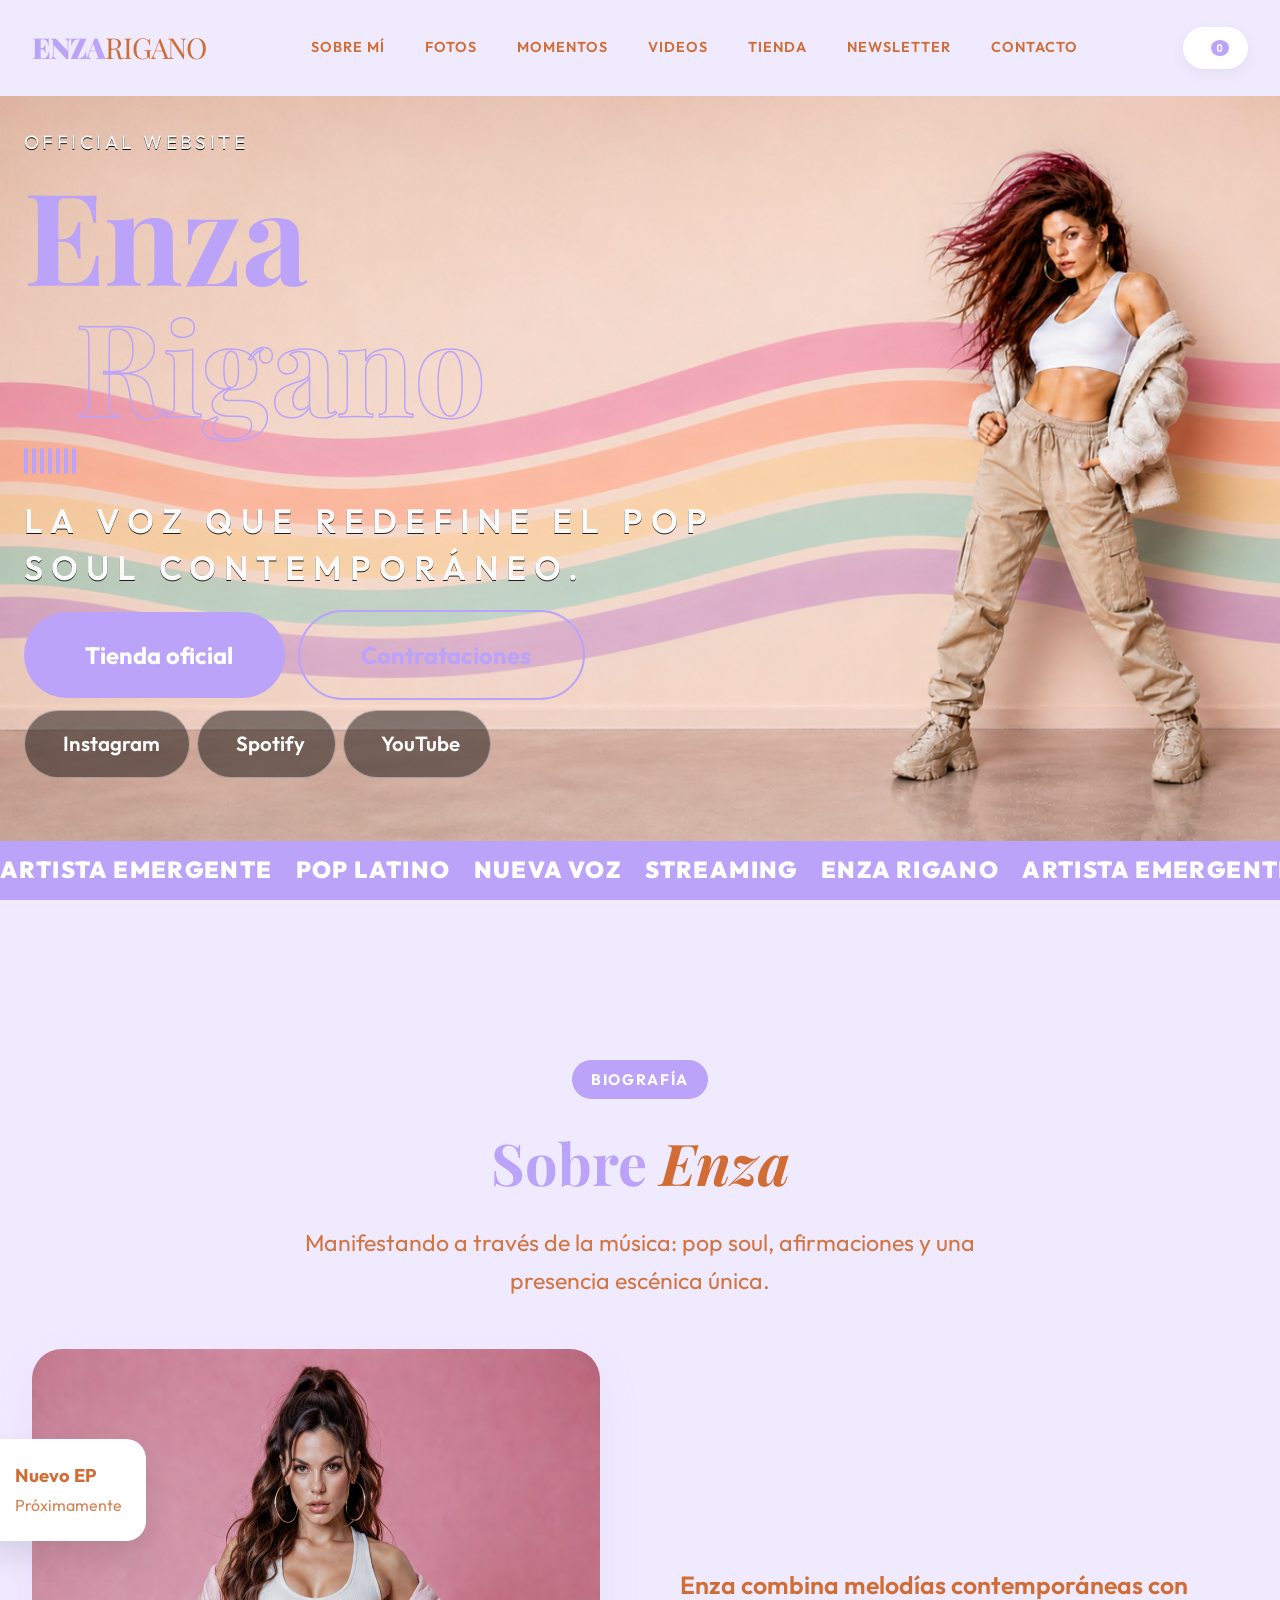
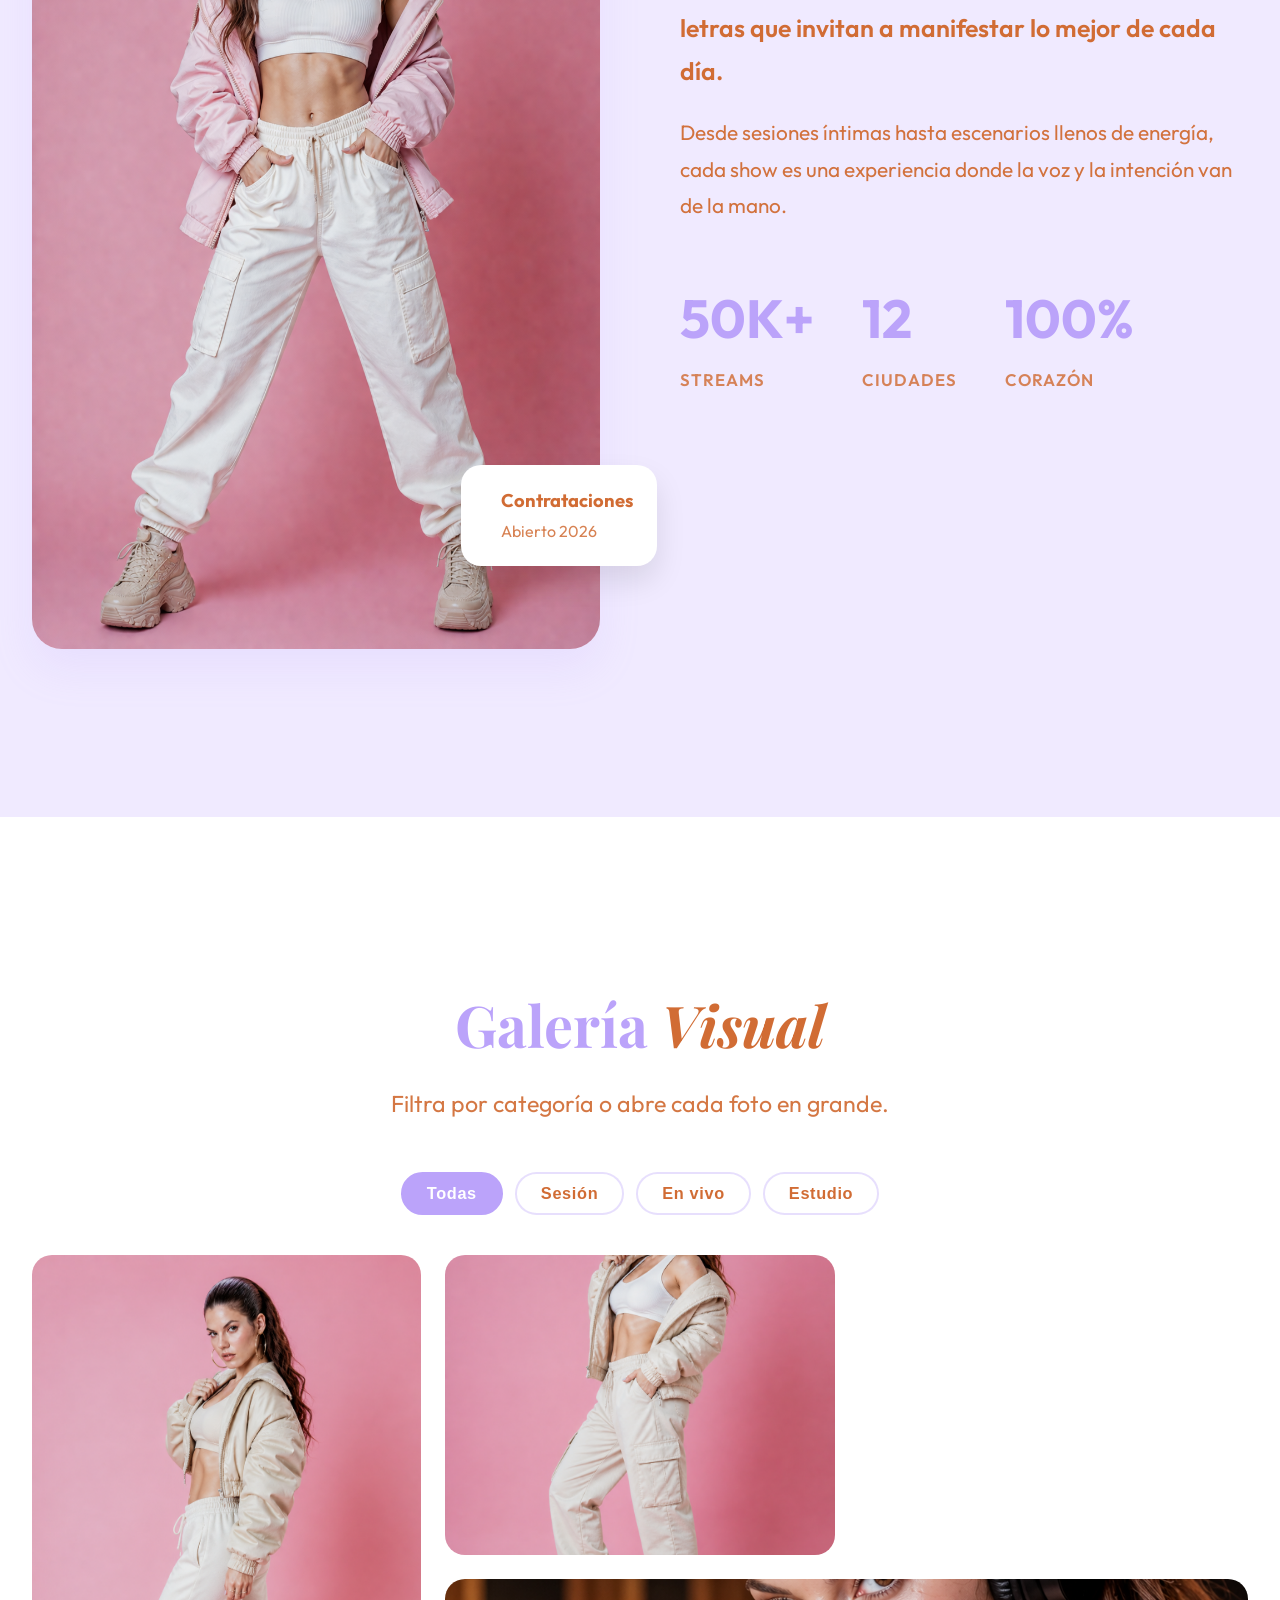
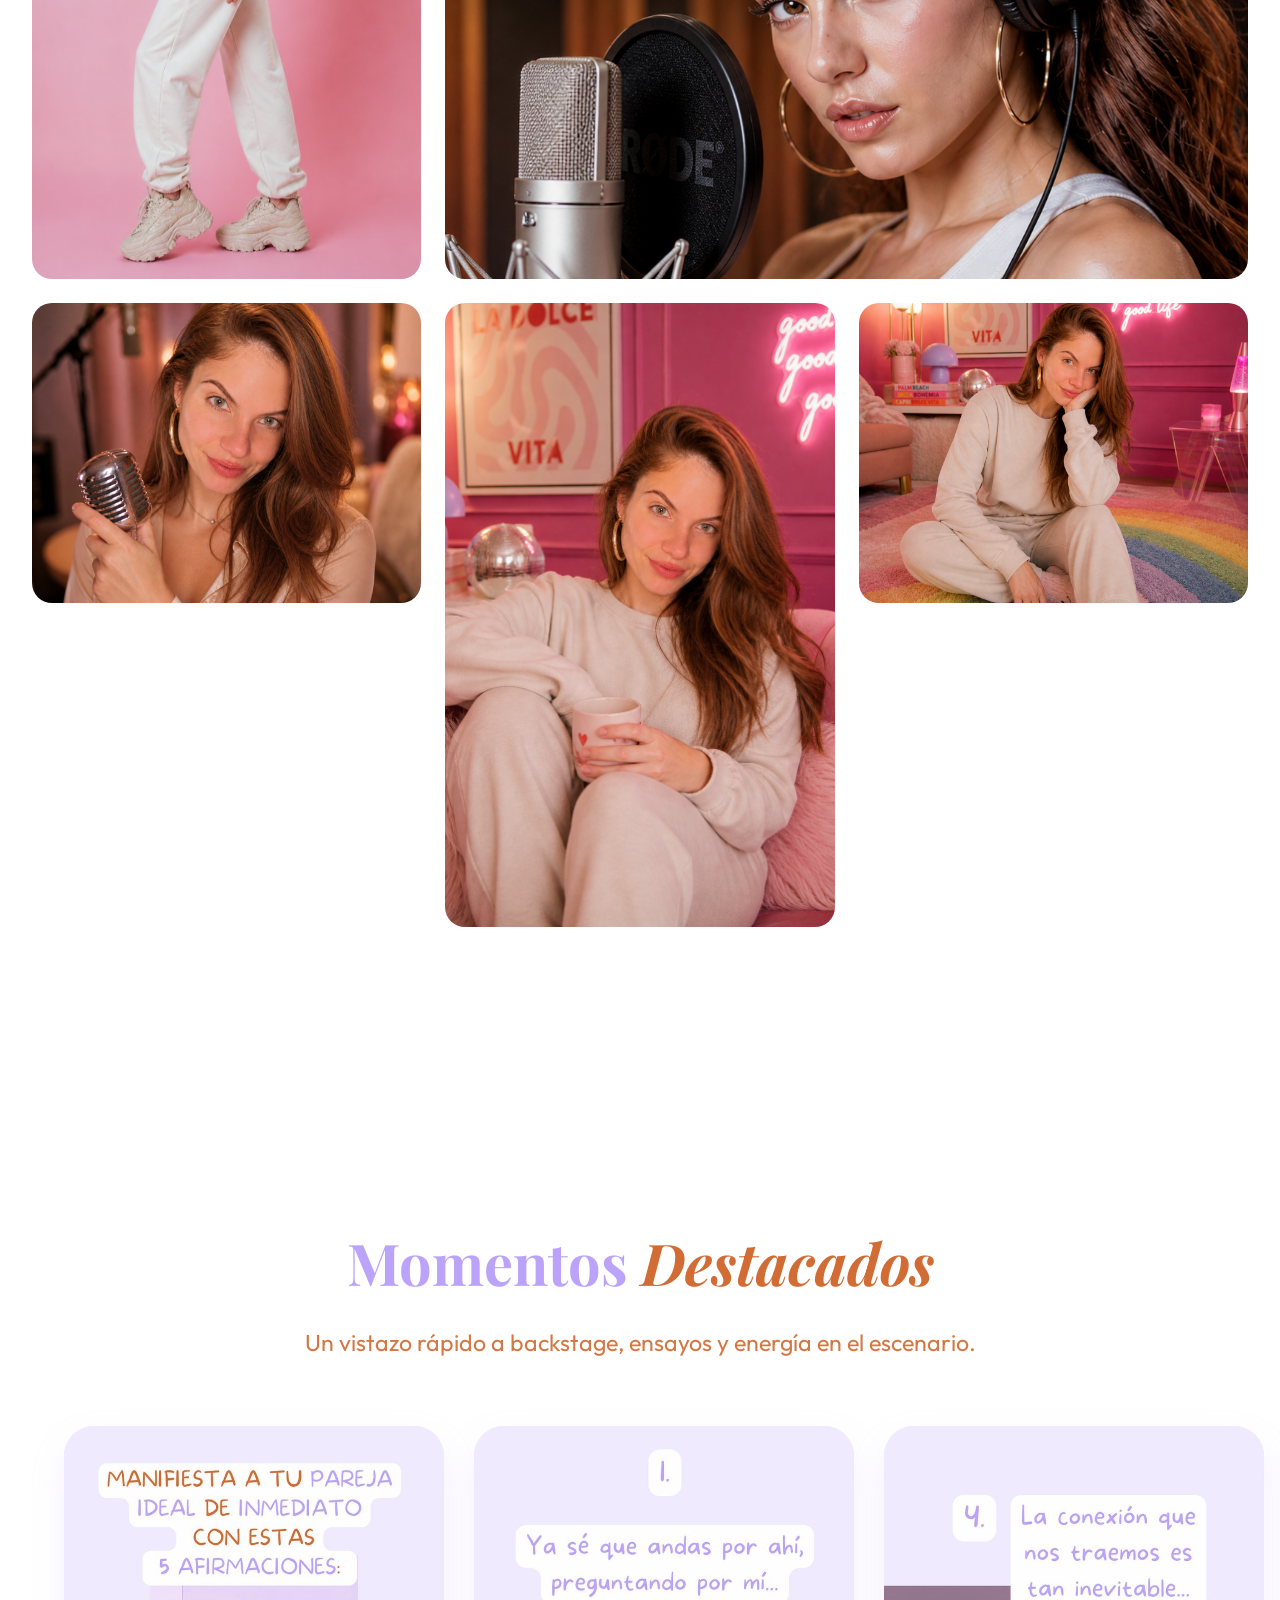
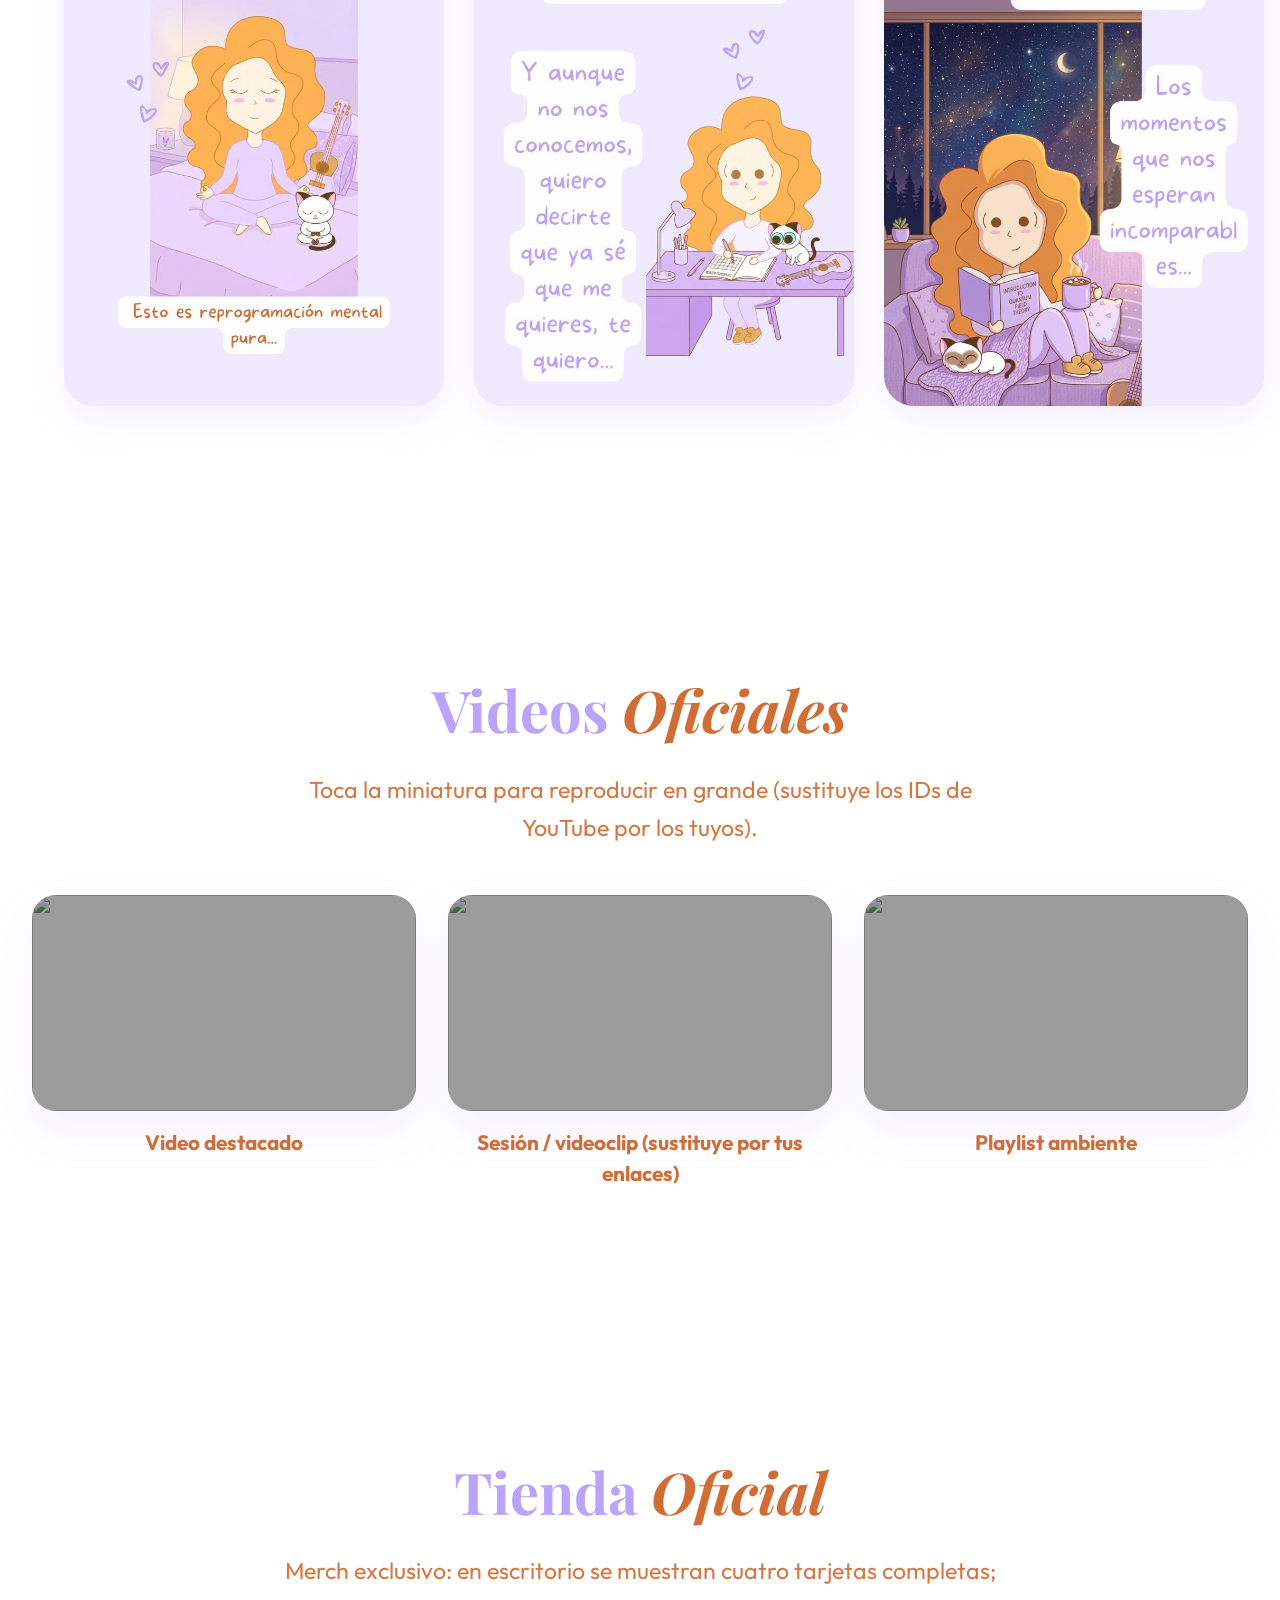
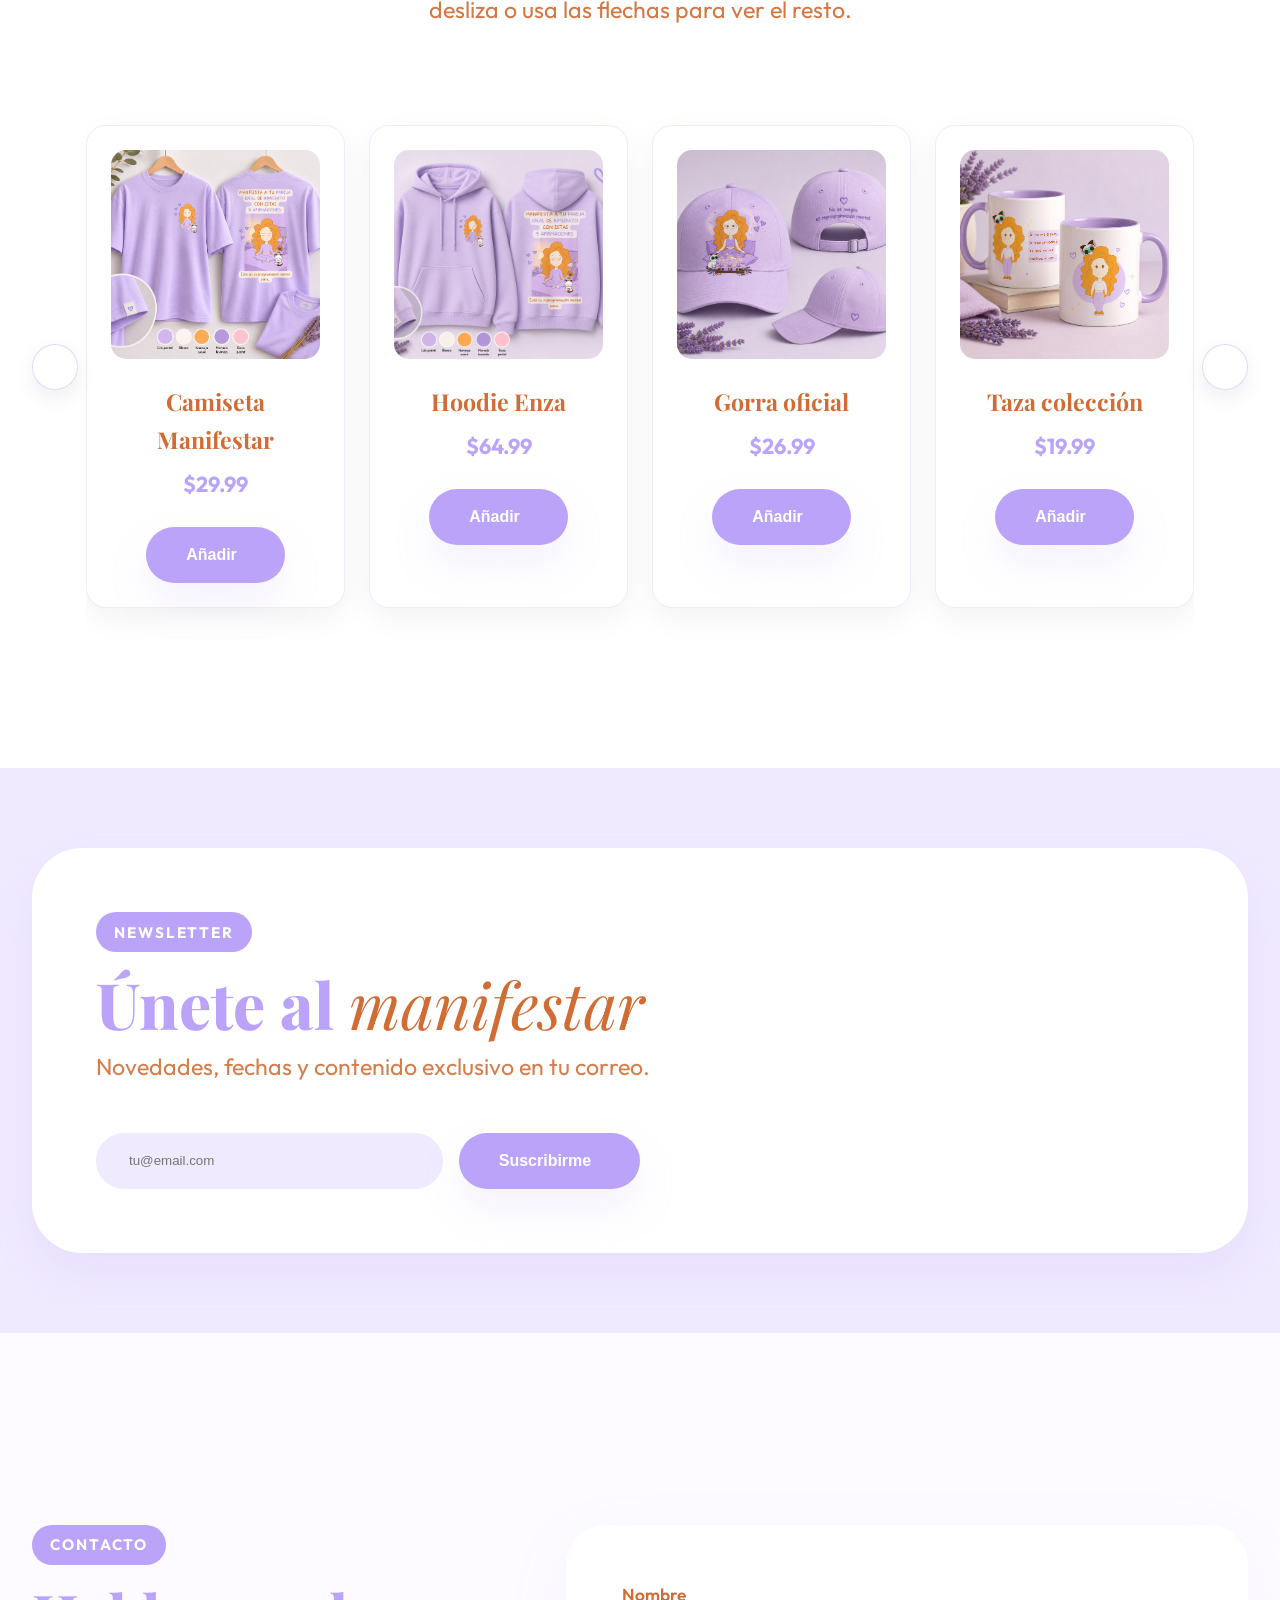
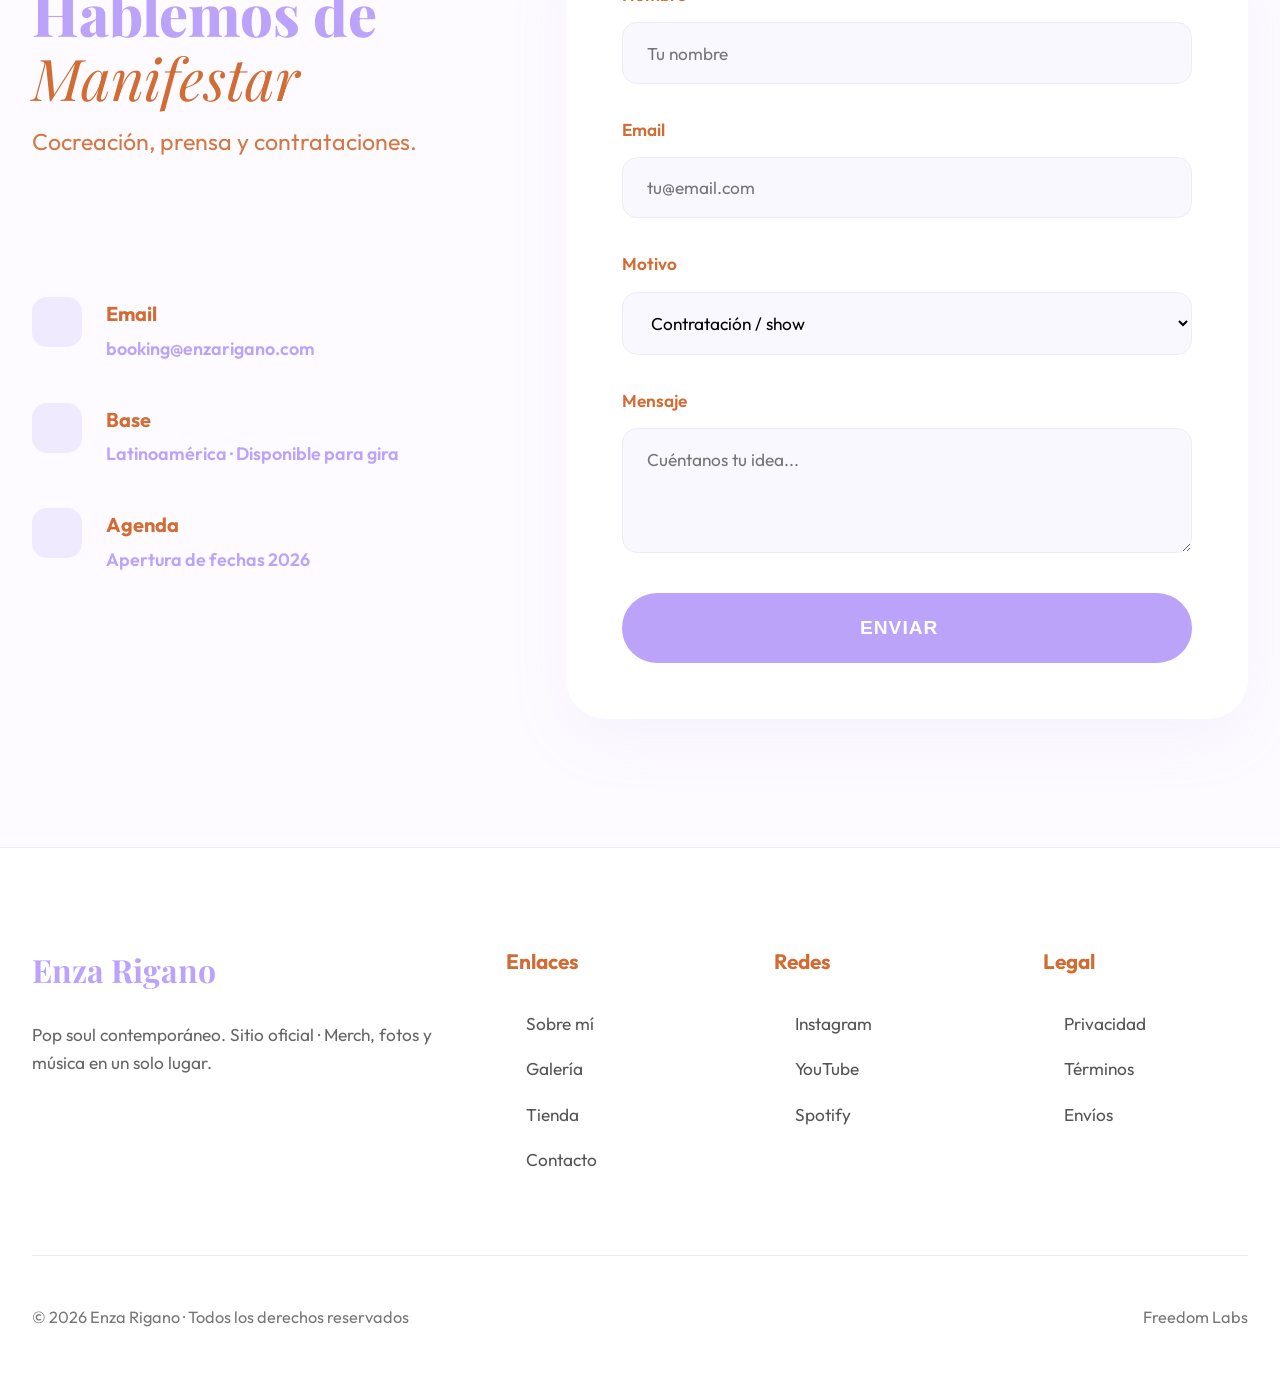
==== index.html @ 4b34cf37 "Sitio oficial Enza Rigano — landing estática Co-authored-by: Cursor <cursoragent@cursor.com>" ====
﻿<!DOCTYPE html>
<html lang="es">
<head>
  <meta charset="UTF-8"/>
  <meta name="viewport" content="width=device-width, initial-scale=1.0"/>
  <title>Enza Rigano — Oficial</title>
  <meta name="description" content="Sitio oficial de Enza Rigano. Música, fotos, videos y tienda oficial."/>
  <link rel="preconnect" href="https://fonts.googleapis.com"/>
  <link rel="preconnect" href="https://fonts.gstatic.com" crossorigin/>
  <link href="https://fonts.googleapis.com/css2?family=Outfit:wght@300;400;500;600;700;800;900&family=Playfair+Display:ital,wght@0,700;1,700&display=swap" rel="stylesheet"/>
  <script src="https://unpkg.com/lucide@latest"></script>
  <link rel="stylesheet" href="style.css?v=23"/>
</head>
<body>

<div id="cart-overlay" class="cart-overlay" onclick="toggleCart()"></div>
<aside id="cart-drawer" class="cart-drawer">
  <div class="cart-header">
    <h3>Tu Carrito <i data-lucide="shopping-bag"></i></h3>
    <button type="button" class="cart-close" onclick="toggleCart()" aria-label="Cerrar carrito"><i data-lucide="x"></i></button>
  </div>
  <div id="cart-items" class="cart-items">
    <p class="cart-empty"><i data-lucide="shopping-bag" aria-hidden="true"></i><span>Tu carrito está vacío</span></p>
  </div>
  <div class="cart-footer">
    <div class="cart-total-row"><span>Total</span><span id="cart-total">$0.00</span></div>
    <button type="button" class="btn-checkout" onclick="checkout()">Comprar ahora <i data-lucide="arrow-right" class="btn-lucide" aria-hidden="true"></i></button>
  </div>
</aside>

<header id="header">
  <div class="header-inner">
    <a href="#hero" class="logo">ENZA<span>RIGANO</span></a>
    <nav class="nav-links" aria-label="Principal">
      <a href="#about">Sobre Mí</a>
      <a href="#gallery">Fotos</a>
      <a href="#moments">Momentos</a>
      <a href="#videos">Videos</a>
      <a href="#store">Tienda</a>
      <a href="#newsletter">Newsletter</a>
      <a href="#contact">Contacto</a>
    </nav>
    <button type="button" class="cart-btn" onclick="toggleCart()"><i data-lucide="shopping-cart"></i> <span id="cart-count" class="cart-badge">0</span></button>
    <button type="button" class="nav-toggle" onclick="toggleNav()" aria-label="Abrir menú"><i data-lucide="menu"></i></button>
  </div>
</header>

<nav id="mobile-nav" class="mobile-nav" aria-label="Móvil">
  <a href="#about" onclick="toggleNav()">Sobre Mí</a>
  <a href="#gallery" onclick="toggleNav()">Fotos</a>
  <a href="#moments" onclick="toggleNav()">Momentos</a>
  <a href="#videos" onclick="toggleNav()">Videos</a>
  <a href="#store" onclick="toggleNav()">Tienda</a>
  <a href="#newsletter" onclick="toggleNav()">Newsletter</a>
  <a href="#contact" onclick="toggleNav()">Contacto</a>
</nav>

<!-- Header (fijo) + este bloque = 1 pantalla: hero flexible + franja marquee -->
<div id="hero" class="hero-viewport">
  <section class="hero-section" aria-label="Inicio">
    <img src="public/hero.png" class="hero-bg-img" alt="" width="1920" height="1080" fetchpriority="high">

    <div class="hero-inner">
      <div class="hero-content">
        <div class="hero-tag">Official Website</div>
        <h1 class="hero-title">
          <span class="hero-name-1">Enza</span>
          <span class="hero-name-2">Rigano</span>
        </h1>
        <div class="hero-waveform" aria-hidden="true">
          <span></span><span></span><span></span><span></span><span></span><span></span><span></span>
        </div>
        <p class="hero-subtitle">La voz que redefine el pop soul contemporáneo.</p>
        <div class="hero-btns">
          <a href="#store" class="btn-primary btn-with-icon"><i data-lucide="shopping-bag" aria-hidden="true"></i> Tienda oficial</a>
          <a href="#contact" class="btn-outline btn-with-icon"><i data-lucide="mic-2" aria-hidden="true"></i> Contrataciones</a>
        </div>
        <div class="hero-socials">
          <a href="https://instagram.com" class="social-pill" target="_blank" rel="noopener noreferrer"><i data-lucide="instagram"></i> Instagram</a>
          <a href="https://open.spotify.com" class="social-pill" target="_blank" rel="noopener noreferrer"><i data-lucide="music-2"></i> Spotify</a>
          <a href="https://youtube.com" class="social-pill" target="_blank" rel="noopener noreferrer"><i data-lucide="youtube"></i> YouTube</a>
        </div>
      </div>
    </div>
  </section>

  <div class="marquee-wrap" aria-hidden="true">
    <div class="marquee-track"><div class="marquee-group"><span class="marquee-phrase">Artista emergente</span><span class="marquee-sep" aria-hidden="true"><i data-lucide="sparkle"></i></span><span class="marquee-phrase">Pop latino</span><span class="marquee-sep" aria-hidden="true"><i data-lucide="sparkle"></i></span><span class="marquee-phrase">Nueva voz</span><span class="marquee-sep" aria-hidden="true"><i data-lucide="sparkle"></i></span><span class="marquee-phrase">Streaming</span><span class="marquee-sep" aria-hidden="true"><i data-lucide="sparkle"></i></span><span class="marquee-phrase">Enza Rigano</span><span class="marquee-sep" aria-hidden="true"><i data-lucide="sparkle"></i></span></div><div class="marquee-group"><span class="marquee-phrase">Artista emergente</span><span class="marquee-sep" aria-hidden="true"><i data-lucide="sparkle"></i></span><span class="marquee-phrase">Pop latino</span><span class="marquee-sep" aria-hidden="true"><i data-lucide="sparkle"></i></span><span class="marquee-phrase">Nueva voz</span><span class="marquee-sep" aria-hidden="true"><i data-lucide="sparkle"></i></span><span class="marquee-phrase">Streaming</span><span class="marquee-sep" aria-hidden="true"><i data-lucide="sparkle"></i></span><span class="marquee-phrase">Enza Rigano</span><span class="marquee-sep" aria-hidden="true"><i data-lucide="sparkle"></i></span></div><div class="marquee-group"><span class="marquee-phrase">Artista emergente</span><span class="marquee-sep" aria-hidden="true"><i data-lucide="sparkle"></i></span><span class="marquee-phrase">Pop latino</span><span class="marquee-sep" aria-hidden="true"><i data-lucide="sparkle"></i></span><span class="marquee-phrase">Nueva voz</span><span class="marquee-sep" aria-hidden="true"><i data-lucide="sparkle"></i></span><span class="marquee-phrase">Streaming</span><span class="marquee-sep" aria-hidden="true"><i data-lucide="sparkle"></i></span><span class="marquee-phrase">Enza Rigano</span><span class="marquee-sep" aria-hidden="true"><i data-lucide="sparkle"></i></span></div></div>
  </div>
</div>

<!-- ===== ABOUT ===== -->
<section id="about" class="about">
  <div class="container">
    <div class="section-header">
      <div class="section-tag">Biografía</div>
      <h2>Sobre <em>Enza</em></h2>
      <p>Manifestando a través de la música: pop soul, afirmaciones y una presencia escénica única.</p>
    </div>
    <div class="about-grid">
      <div class="about-img-wrap">
        <img src="public/enza4.png" class="about-img" alt="Enza Rigano en sesión" width="700" height="900" loading="lazy">
        <div class="about-card floating">
          <i data-lucide="disc-3"></i>
          <div><strong>Nuevo EP</strong><br><small>Próximamente</small></div>
        </div>
        <div class="about-card floating-2">
          <i data-lucide="mic-2"></i>
          <div><strong>Contrataciones</strong><br><small>Abierto 2026</small></div>
        </div>
      </div>
      <div class="about-copy">
        <p class="lead-text">Enza combina melodías contemporáneas con letras que invitan a manifestar lo mejor de cada día.</p>
        <p>Desde sesiones íntimas hasta escenarios llenos de energía, cada show es una experiencia donde la voz y la intención van de la mano.</p>
        <div class="about-stats">
          <div class="stat"><strong>50K+</strong><span>Streams</span></div>
          <div class="stat"><strong>12</strong><span>Ciudades</span></div>
          <div class="stat"><strong>100%</strong><span>Corazón</span></div>
        </div>
      </div>
    </div>
  </div>
</section>

<!-- ===== GALLERY ===== -->
<section id="gallery" class="gallery">
  <div class="container">
    <div class="section-header">
      <h2>Galería <em>Visual</em></h2>
      <p>Filtra por categoría o abre cada foto en grande.</p>
    </div>
    <div class="gallery-filters">
      <button type="button" class="filter-btn active" data-cat="all" onclick="filterGallery('all', this)">Todas</button>
      <button type="button" class="filter-btn" data-cat="sesion" onclick="filterGallery('sesion', this)">Sesión</button>
      <button type="button" class="filter-btn" data-cat="vivo" onclick="filterGallery('vivo', this)">En vivo</button>
      <button type="button" class="filter-btn" data-cat="estudio" onclick="filterGallery('estudio', this)">Estudio</button>
    </div>
    <div class="gallery-grid">
      <div class="gallery-item tall" data-cat="sesion" onclick="openLightbox('public/enza2.png','Sesión creativa')">
        <img src="public/enza2.png" alt="Galería Enza Rigano" loading="lazy">
        <div class="gallery-overlay"><span class="gallery-overlay-label"><i data-lucide="maximize-2" aria-hidden="true"></i> Ver</span></div>
      </div>
      <div class="gallery-item" data-cat="estudio" onclick="openLightbox('public/enza3.png','Estudio')">
        <img src="public/enza3.png" alt="Galería Enza Rigano" loading="lazy">
        <div class="gallery-overlay"><span class="gallery-overlay-label"><i data-lucide="maximize-2" aria-hidden="true"></i> Ver</span></div>
      </div>
      <div class="gallery-item wide" data-cat="vivo" onclick="openLightbox('public/enza5.png','En vivo')">
        <img src="public/enza5.png" alt="Galería Enza Rigano" loading="lazy">
        <div class="gallery-overlay"><span class="gallery-overlay-label"><i data-lucide="maximize-2" aria-hidden="true"></i> Ver</span></div>
      </div>
      <div class="gallery-item" data-cat="sesion" onclick="openLightbox('public/enza8.png','Sesión')">
        <img src="public/enza8.png" alt="Galería Enza Rigano" loading="lazy">
        <div class="gallery-overlay"><span class="gallery-overlay-label"><i data-lucide="maximize-2" aria-hidden="true"></i> Ver</span></div>
      </div>
      <div class="gallery-item tall" data-cat="vivo" onclick="openLightbox('public/enza9.png','Show')">
        <img src="public/enza9.png" alt="Galería Enza Rigano" loading="lazy">
        <div class="gallery-overlay"><span class="gallery-overlay-label"><i data-lucide="maximize-2" aria-hidden="true"></i> Ver</span></div>
      </div>
      <div class="gallery-item" data-cat="estudio" onclick="openLightbox('public/enza10.png','Estudio')">
        <img src="public/enza10.png" alt="Galería Enza Rigano" loading="lazy">
        <div class="gallery-overlay"><span class="gallery-overlay-label"><i data-lucide="maximize-2" aria-hidden="true"></i> Ver</span></div>
      </div>
    </div>
  </div>
</section>

<!-- ===== INSTA / MOMENTS CAROUSEL ===== -->
<section id="moments" class="insta-carousel">
  <div class="container">
    <div class="section-header">
      <h2>Momentos <em>Destacados</em></h2>
      <p>Un vistazo rápido a backstage, ensayos y energía en el escenario.</p>
    </div>
    <div class="insta-slider">
      <div id="insta-track" class="insta-track">
        <div class="insta-card"><img src="public/1.jfif" alt="Momento 1" loading="lazy" width="380" height="580"></div>
        <div class="insta-card"><img src="public/2.jfif" alt="Momento 2" loading="lazy" width="380" height="580"></div>
        <div class="insta-card"><img src="public/3.jfif" alt="Momento 3" loading="lazy" width="380" height="580"></div>
        <div class="insta-card"><img src="public/4.jfif" alt="Momento 4" loading="lazy" width="380" height="580"></div>
        <div class="insta-card"><img src="public/5.jfif" alt="Momento 5" loading="lazy" width="380" height="580"></div>
        <div class="insta-card"><img src="public/6.jfif" alt="Momento 6" loading="lazy" width="380" height="580"></div>
        <div class="insta-card"><img src="public/7.jfif" alt="Momento 7" loading="lazy" width="380" height="580"></div>
      </div>
    </div>
  </div>
</section>

<!-- ===== VIDEOS ===== -->
<section id="videos" class="videos">
  <div class="container">
    <div class="section-header">
      <h2>Videos <em>Oficiales</em></h2>
      <p>Toca la miniatura para reproducir en grande (sustituye los IDs de YouTube por los tuyos).</p>
    </div>
    <div class="video-grid video-grid--thumbs">
      <article class="video-card video-card--thumb">
        <button type="button" class="video-thumb-btn" onclick="openVideo('https://www.youtube.com/embed/jfKfPfyJRdk?autoplay=1&amp;rel=0')" aria-label="Reproducir video 1">
          <img src="https://img.youtube.com/vi/jfKfPfyJRdk/hqdefault.jpg" alt="" width="480" height="360" loading="lazy">
          <span class="video-play"><i data-lucide="play"></i></span>
        </button>
        <h3 class="video-card-title">Video destacado</h3>
      </article>
      <article class="video-card video-card--thumb">
        <button type="button" class="video-thumb-btn" onclick="openVideo('https://www.youtube.com/embed/kXYiU_JCYtU?autoplay=1&amp;rel=0')" aria-label="Reproducir video 2">
          <img src="https://img.youtube.com/vi/kXYiU_JCYtU/hqdefault.jpg" alt="" width="480" height="360" loading="lazy">
          <span class="video-play"><i data-lucide="play"></i></span>
        </button>
        <h3 class="video-card-title">Sesión / videoclip (sustituye por tus enlaces)</h3>
      </article>
      <article class="video-card video-card--thumb">
        <button type="button" class="video-thumb-btn" onclick="openVideo('https://www.youtube.com/embed/5qap5aO4i9A?autoplay=1&amp;rel=0')" aria-label="Reproducir video 3">
          <img src="https://img.youtube.com/vi/5qap5aO4i9A/hqdefault.jpg" alt="" width="480" height="360">
          <span class="video-play"><i data-lucide="play"></i></span>
        </button>
        <h3 class="video-card-title">Playlist ambiente</h3>
      </article>
    </div>
  </div>
</section>

<!-- ===== STORE ===== -->
<section id="store" class="marketplace">
  <div class="container">
    <div class="section-header">
      <h2>Tienda <em>Oficial</em></h2>
      <p>Merch exclusivo: en escritorio se muestran cuatro tarjetas completas; desliza o usa las flechas para ver el resto.</p>
    </div>
    <div class="product-carousel-shell">
      <button type="button" class="carousel-arrow carousel-arrow-prev" onclick="scrollProductCarousel(-1)" aria-label="Productos anteriores"><i data-lucide="chevron-left" aria-hidden="true"></i></button>
      <div class="product-carousel" id="product-carousel">
      <div class="product-card">
        <img src="public/camiseta.png" alt="Camiseta Manifestar" class="product-img" width="400" height="400" loading="lazy">
        <div class="product-info">
          <h3>Camiseta Manifestar</h3>
          <span class="product-price">$29.99</span>
          <button type="button" class="btn-primary" onclick="addToCart('Camiseta Manifestar', 29.99, 'public/camiseta.png')">Añadir <i data-lucide="plus" class="btn-lucide" aria-hidden="true"></i></button>
        </div>
      </div>
      <div class="product-card">
        <img src="public/hoodie.png" alt="Hoodie" class="product-img" width="400" height="400" loading="lazy">
        <div class="product-info">
          <h3>Hoodie Enza</h3>
          <span class="product-price">$64.99</span>
          <button type="button" class="btn-primary" onclick="addToCart('Hoodie Enza', 64.99, 'public/hoodie.png')">Añadir <i data-lucide="plus" class="btn-lucide" aria-hidden="true"></i></button>
        </div>
      </div>
      <div class="product-card">
        <img src="public/gorra.png" alt="Gorra" class="product-img" width="400" height="400" loading="lazy">
        <div class="product-info">
          <h3>Gorra oficial</h3>
          <span class="product-price">$26.99</span>
          <button type="button" class="btn-primary" onclick="addToCart('Gorra oficial', 26.99, 'public/gorra.png')">Añadir <i data-lucide="plus" class="btn-lucide" aria-hidden="true"></i></button>
        </div>
      </div>
      <div class="product-card">
        <img src="public/taza.png" alt="Taza" class="product-img" width="400" height="400" loading="lazy">
        <div class="product-info">
          <h3>Taza colección</h3>
          <span class="product-price">$19.99</span>
          <button type="button" class="btn-primary" onclick="addToCart('Taza colección', 19.99, 'public/taza.png')">Añadir <i data-lucide="plus" class="btn-lucide" aria-hidden="true"></i></button>
        </div>
      </div>
      <div class="product-card">
        <img src="public/cuadro.png" alt="Cuadro" class="product-img" width="400" height="400" loading="lazy">
        <div class="product-info">
          <h3>Cuadro edición limitada</h3>
          <span class="product-price">$48.99</span>
          <button type="button" class="btn-primary" onclick="addToCart('Cuadro edición limitada', 48.99, 'public/cuadro.png')">Añadir <i data-lucide="plus" class="btn-lucide" aria-hidden="true"></i></button>
        </div>
      </div>
      <div class="product-card">
        <img src="public/agenda.png" alt="Agenda" class="product-img" width="400" height="400" loading="lazy">
        <div class="product-info">
          <h3>Agenda Manifestar</h3>
          <span class="product-price">$34.99</span>
          <button type="button" class="btn-primary" onclick="addToCart('Agenda Manifestar', 34.99, 'public/agenda.png')">Añadir <i data-lucide="plus" class="btn-lucide" aria-hidden="true"></i></button>
        </div>
      </div>
    </div>
      <button type="button" class="carousel-arrow carousel-arrow-next" onclick="scrollProductCarousel(1)" aria-label="Más productos"><i data-lucide="chevron-right" aria-hidden="true"></i></button>
    </div>
  </div>
</section>

<!-- ===== NEWSLETTER ===== -->
<section id="newsletter" class="newsletter">
  <div class="container">
    <div class="newsletter-inner">
      <div>
        <div class="section-tag">Newsletter</div>
        <h2 class="section-title" style="margin-bottom: 0.5rem;">Únete al <em>manifestar</em></h2>
        <p class="section-sub" style="margin-bottom: 0;">Novedades, fechas y contenido exclusivo en tu correo.</p>
      </div>
      <form id="newsletter-form" class="nl-form" onsubmit="subscribeNewsletter(event)">
        <input type="email" name="email" placeholder="tu@email.com" required autocomplete="email">
        <button type="submit" class="btn-primary btn-with-icon">Suscribirme <i data-lucide="mail" aria-hidden="true"></i></button>
      </form>
    </div>
    <p id="nl-success" class="hidden nl-success nl-success-row" style="text-align:center;margin-top:1rem;"><i data-lucide="check-circle-2" class="success-icon" aria-hidden="true"></i><span>Gracias. Revisa tu bandeja.</span></p>
  </div>
</section>

<!-- ===== CONTACT ===== -->
<section id="contact" class="contact">
  <div class="container">
    <div class="contact-grid">
      <div class="contact-info">
        <div class="section-header section-header--left">
          <div class="section-tag">Contacto</div>
          <h2 class="section-title">Hablemos de <em>Manifestar</em></h2>
          <p class="section-sub">Cocreación, prensa y contrataciones.</p>
        </div>
        <div class="contact-item">
          <div class="contact-icon"><i data-lucide="mail"></i></div>
          <div class="contact-detail">
            <h4>Email</h4>
            <p><a href="mailto:booking@enzarigano.com">booking@enzarigano.com</a></p>
          </div>
        </div>
        <div class="contact-item">
          <div class="contact-icon"><i data-lucide="map-pin"></i></div>
          <div class="contact-detail">
            <h4>Base</h4>
            <p>Latinoamérica · Disponible para gira</p>
          </div>
        </div>
        <div class="contact-item">
          <div class="contact-icon"><i data-lucide="calendar"></i></div>
          <div class="contact-detail">
            <h4>Agenda</h4>
            <p>Apertura de fechas 2026</p>
          </div>
        </div>
      </div>
      <form class="contact-form" id="contact-form">
        <div class="form-group">
          <label for="contact-name">Nombre</label>
          <input id="contact-name" type="text" name="name" placeholder="Tu nombre" required>
        </div>
        <div class="form-group">
          <label for="contact-email">Email</label>
          <input id="contact-email" type="email" name="email" placeholder="tu@email.com" required autocomplete="email">
        </div>
        <div class="form-group">
          <label for="contact-topic">Motivo</label>
          <select id="contact-topic" name="topic">
            <option value="booking">Contratación / show</option>
            <option value="press">Prensa &amp; medios</option>
            <option value="collab">Colaboración</option>
            <option value="other">Otro</option>
          </select>
        </div>
        <div class="form-group">
          <label for="contact-msg">Mensaje</label>
          <textarea id="contact-msg" name="message" rows="4" placeholder="Cuéntanos tu idea..." required></textarea>
        </div>
        <button type="submit" class="btn-submit"><span>Enviar</span><i data-lucide="send-horizontal" class="btn-lucide" aria-hidden="true"></i></button>
        <p id="contact-success" class="hidden nl-success nl-success-row"><i data-lucide="check-circle-2" class="success-icon" aria-hidden="true"></i><span>Mensaje enviado. Te responderemos pronto.</span></p>
      </form>
    </div>
  </div>
</section>

<!-- ===== FOOTER ===== -->
<footer class="footer">
  <div class="container">
    <div class="footer-top">
      <div class="footer-brand">
        <span class="footer-logo">Enza Rigano</span>
        <p>Pop soul contemporáneo. Sitio oficial · Merch, fotos y música en un solo lugar.</p>
        <div class="footer-payments" aria-hidden="true">
          <i data-lucide="credit-card"></i>
          <i data-lucide="shield-check"></i>
        </div>
      </div>
      <div class="footer-col">
        <h4>Enlaces</h4>
        <ul class="footer-list">
          <li><a href="#about" class="footer-link"><i data-lucide="chevron-right" class="footer-link-icon" aria-hidden="true"></i><span>Sobre mí</span></a></li>
          <li><a href="#gallery" class="footer-link"><i data-lucide="chevron-right" class="footer-link-icon" aria-hidden="true"></i><span>Galería</span></a></li>
          <li><a href="#store" class="footer-link"><i data-lucide="chevron-right" class="footer-link-icon" aria-hidden="true"></i><span>Tienda</span></a></li>
          <li><a href="#contact" class="footer-link"><i data-lucide="chevron-right" class="footer-link-icon" aria-hidden="true"></i><span>Contacto</span></a></li>
        </ul>
      </div>
      <div class="footer-col">
        <h4>Redes</h4>
        <ul class="footer-list">
          <li><a href="https://instagram.com" target="_blank" rel="noopener noreferrer" class="footer-link"><i data-lucide="chevron-right" class="footer-link-icon" aria-hidden="true"></i><span>Instagram</span></a></li>
          <li><a href="https://youtube.com" target="_blank" rel="noopener noreferrer" class="footer-link"><i data-lucide="chevron-right" class="footer-link-icon" aria-hidden="true"></i><span>YouTube</span></a></li>
          <li><a href="https://open.spotify.com" target="_blank" rel="noopener noreferrer" class="footer-link"><i data-lucide="chevron-right" class="footer-link-icon" aria-hidden="true"></i><span>Spotify</span></a></li>
        </ul>
      </div>
      <div class="footer-col">
        <h4>Legal</h4>
        <ul class="footer-list">
          <li><a href="#" class="footer-link"><i data-lucide="chevron-right" class="footer-link-icon" aria-hidden="true"></i><span>Privacidad</span></a></li>
          <li><a href="#" class="footer-link"><i data-lucide="chevron-right" class="footer-link-icon" aria-hidden="true"></i><span>Términos</span></a></li>
          <li><a href="#" class="footer-link"><i data-lucide="chevron-right" class="footer-link-icon" aria-hidden="true"></i><span>Envíos</span></a></li>
        </ul>
      </div>
    </div>
    <div class="footer-bottom">
      <span>© <span id="year"></span> Enza Rigano · Todos los derechos reservados</span>
      <span><a href="https://freedomlabs.dev">Freedom Labs</a></span>
    </div>
  </div>
</footer>

<!-- ===== LIGHTBOX ===== -->
<div id="lightbox" class="lightbox" role="dialog" aria-modal="true" aria-label="Vista ampliada" onclick="closeLightbox()">
  <button type="button" class="lightbox-close" onclick="event.stopPropagation(); closeLightbox()" aria-label="Cerrar">×</button>
  <img id="lightbox-img" src="" alt="" onclick="event.stopPropagation()">
  <p id="lightbox-caption" class="lightbox-caption" onclick="event.stopPropagation()"></p>
</div>

<!-- ===== VIDEO MODAL ===== -->
<div id="video-modal" class="video-modal" role="dialog" aria-modal="true" aria-label="Reproductor de video" onclick="closeVideo()">
  <button type="button" class="video-modal-close" onclick="event.stopPropagation(); closeVideo()" aria-label="Cerrar video">×</button>
  <div class="video-modal-inner" onclick="event.stopPropagation()">
    <iframe id="video-iframe" title="Video" allow="accelerometer; autoplay; clipboard-write; encrypted-media; gyroscope; picture-in-picture" allowfullscreen></iframe>
  </div>
</div>

<script src="app.js"></script>
<script>
  document.getElementById('year').textContent = new Date().getFullYear();
  lucide.createIcons();
</script>
</body>
</html>
---- style.css ----
:root {
  --color-lila-bg: #f0eaff;
  --color-accent-purple: #bba3fa;
  --color-text-brown: #d16c34;
  --color-white: #ffffff;
  --color-dark: #2d2d2d;
  --color-glass: rgba(255, 255, 255, 0.7);
  --font-primary: 'Outfit', sans-serif;
  --font-secondary: 'Playfair Display', serif;
  --transition: all 0.4s cubic-bezier(0.165, 0.84, 0.44, 1);
  --shadow-premium: 0 20px 40px rgba(187, 163, 250, 0.15);
}

svg.lucide {
  width: 20px;
  height: 20px;
  stroke-width: 2px;
  vertical-align: middle;
}

.icon-inline svg.lucide {
  width: 16px;
  height: 16px;
  margin-left: 5px;
}

/* Iconos en botones � Lucide (l�nea fina, consistente con el resto del sitio) */
.btn-checkout,
.product-carousel .btn-primary {
  display: inline-flex;
  align-items: center;
  justify-content: center;
  gap: 0.5rem;
}

.btn-checkout svg.lucide,
.product-carousel .btn-primary svg.lucide {
  width: 1.15em;
  height: 1.15em;
  flex-shrink: 0;
}

.contact-form .btn-submit svg.lucide {
  width: 1.2em;
  height: 1.2em;
}

* {
  margin: 0;
  padding: 0;
  box-sizing: border-box;
}

html {
  scroll-behavior: smooth;
}

body {
  font-family: var(--font-primary);
  background-color: var(--color-lila-bg);
  color: var(--color-text-brown);
  overflow-x: hidden;
  line-height: 1.65;
  font-size: 1.0625rem;
}

h1, h2, h3, .logo {
  color: var(--color-accent-purple);
  font-family: var(--font-secondary);
}

a {
  text-decoration: none;
  color: inherit;
  transition: var(--transition);
}

ul {
  list-style: none;
}

.container {
  max-width: 1300px;
  margin: 0 auto;
  padding: 0 2rem;
}

.section-tag {
  display: inline-block;
  background: var(--color-accent-purple);
  color: white;
  padding: 0.45rem 1.15rem;
  border-radius: 50px;
  font-size: 0.95rem;
  font-weight: 700;
  text-transform: uppercase;
  letter-spacing: 0.12em;
  margin-bottom: 1rem;
}

.section-title {
  font-size: clamp(2.35rem, 5vw, 4rem);
  font-weight: 800;
  margin-bottom: 1.5rem;
  line-height: 1.12;
}

.section-title em {
  font-style: italic;
  font-family: var(--font-secondary);
  font-weight: 400;
  color: var(--color-text-brown);
}

.section-sub {
  font-size: clamp(1.25rem, 2.2vw, 1.45rem);
  margin-bottom: 3rem;
  opacity: 0.88;
  line-height: 1.6;
}

/* ===== BUTTONS ===== */
.btn-primary {
  display: inline-block;
  background: var(--color-accent-purple);
  color: white;
  padding: 1.2rem 2.5rem;
  border-radius: 50px;
  font-weight: 700;
  font-size: 1rem;
  border: none;
  cursor: pointer;
  box-shadow: var(--shadow-premium);
  transition: var(--transition);
}

.btn-primary:hover {
  transform: translateY(-5px);
  box-shadow: 0 25px 50px rgba(187, 163, 250, 0.3);
}

.btn-ghost {
  display: inline-block;
  background: transparent;
  color: var(--color-accent-purple);
  padding: 1.2rem 2.5rem;
  border-radius: 50px;
  font-weight: 700;
  font-size: 1rem;
  border: 2px solid var(--color-accent-purple);
  cursor: pointer;
  transition: var(--transition);
  margin-left: 1rem;
}

.btn-ghost:hover {
  background: var(--color-accent-purple);
  color: white;
}

/* ===== HEADER ===== */
header {
  background: #f0eaff;
  position: fixed;
  top: 0;
  left: 0;
  width: 100%;
  z-index: 1000;
  transition: var(--transition);
  padding: 1.5rem 0;
}

header.scrolled {
  background: #f0eaff;
  backdrop-filter: blur(20px);
  padding: 1rem 0;
  box-shadow: 0 10px 30px rgba(0,0,0,0.05);
}

.header-inner {
  max-width: 1400px;
  margin: 0 auto;
  padding: 0 2rem;
  display: flex;
  justify-content: space-between;
  align-items: center;
}

.logo {
  font-size: 1.8rem;
  font-weight: 900;
  letter-spacing: -1px;
}

.logo span {
  font-weight: 300;
  color: var(--color-text-brown);
}

.nav-links {
  display: flex;
  gap: 2.5rem;
}

.nav-links a {
  font-weight: 600;
  font-size: 0.9rem;
  text-transform: uppercase;
  letter-spacing: 1px;
  position: relative;
}

.nav-links a::after {
  content: '';
  position: absolute;
  bottom: -5px;
  left: 0;
  width: 0;
  height: 2px;
  background: var(--color-accent-purple);
  transition: var(--transition);
}

.nav-links a:hover::after {
  width: 100%;
}

.cart-btn {
  background: white;
  border: none;
  padding: 0.8rem 1.2rem;
  border-radius: 50px;
  font-weight: 700;
  cursor: pointer;
  display: flex;
  align-items: center;
  gap: 0.5rem;
  box-shadow: 0 5px 15px rgba(0,0,0,0.05);
}

.cart-badge {
  background: var(--color-accent-purple);
  color: white;
  font-size: 0.7rem;
  padding: 2px 6px;
  border-radius: 50%;
}

/* ===== HERO ===== */
.hero {
  position: relative;
  height: 100vh;
  display: flex;
  align-items: center;
  justify-content: center;
  overflow: hidden;
  background: #000; background-color: #1a1a1a;
}

.hero-bg {
  position: absolute;
  top: 0;
  left: 0;
  width: 100%;
  height: 100%;
}

/* Opacidad solo en el bloque legacy .hero � no en .hero-section (foto a full color) */
.hero .hero-bg-img {
  width: 100%;
  height: 100%;
  object-fit: cover;
  opacity: 0.6;
}

.hero-overlay {
  position: absolute;
  top: 0;
  left: 0;
  width: 100%;
  height: 100%;
  background: linear-gradient(to bottom, rgba(240, 234, 255, 0.2), var(--color-lila-bg));
}

.hero-content {
  position: relative;
  z-index: 2;
  text-align: left;
  width: 50%;
  padding-left: 5%;
}

.hero-title {
  font-size: clamp(4rem, 12vw, 9rem);
  line-height: 0.85;
  margin-bottom: 1.5rem;
  letter-spacing: -4px;
}

.hero-name-1 { 
  display: block; 
  color: var(--color-accent-purple);
  text-shadow: 0 0 30px rgba(187, 163, 250, 0.3);
}
.hero-name-2 { 
  display: block; 
  padding-left: clamp(2rem, 5vw, 6rem);
  color: transparent;
  -webkit-text-stroke: 1.5px var(--color-accent-purple);
  filter: drop-shadow(0 0 10px rgba(187, 163, 250, 0.2));
}

.hero-waveform {
  display: flex;
  align-items: center;
  gap: 4px;
  margin-bottom: 3rem;
  height: 40px;
}

.hero-waveform span {
  width: 4px;
  height: 20px;
  background: var(--color-accent-purple);
  border-radius: 10px;
  animation: wave 1.2s ease-in-out infinite;
}

@keyframes wave {
  0%, 100% { height: 10px; opacity: 0.5; }
  50% { height: 40px; opacity: 1; }
}

.hero-waveform span:nth-child(2) { animation-delay: 0.1s; }
.hero-waveform span:nth-child(3) { animation-delay: 0.2s; }
.hero-waveform span:nth-child(4) { animation-delay: 0.3s; }
.hero-waveform span:nth-child(5) { animation-delay: 0.4s; }
/* ... and so on for others ... */

.hero-socials {
  display: flex;
  gap: 1rem;
  margin-top: 3rem;
}

.social-pill {
  padding: 0.6rem 1.2rem;
  border-radius: 50px;
  background: var(--color-glass);
  backdrop-filter: blur(10px);
  border: 1px solid rgba(255,255,255,0.3);
  font-size: 0.8rem;
  font-weight: 600;
  color: var(--color-text-brown);
  display: flex;
  align-items: center;
  gap: 0.5rem;
}

.hero-subtitle {
  font-size: 1.5rem;
  font-weight: 300;
  margin-bottom: 2.5rem;
  letter-spacing: 8px;
  text-transform: uppercase;
}

.hero-artist-img {
  position: absolute;
  right: 5%;
  bottom: 0;
  width: 45%;
  height: 90%;
  z-index: 1;
}

.artist-photo {
  width: 100%;
  height: 100%;
  object-fit: contain;
  filter: drop-shadow(0 20px 50px rgba(187, 163, 250, 0.4));
}

/* ===== MARQUEE ===== */
.marquee-wrap {
  background: var(--color-accent-purple);
  padding: 1rem 0;
  overflow: hidden;
  white-space: nowrap;
}

.marquee-track {
  display: inline-flex;
  flex-wrap: nowrap;
  align-items: center;
  width: max-content;
  animation: marquee 20s linear infinite;
}

.marquee-group {
  display: inline-flex;
  align-items: center;
  flex-shrink: 0;
}

.marquee-track .marquee-phrase {
  color: white;
  font-size: clamp(1.15rem, 3.5vw, 1.85rem);
  font-weight: 900;
  text-transform: uppercase;
  margin-right: 0;
  font-family: var(--font-primary);
  letter-spacing: 0.06em;
}

.marquee-sep {
  display: inline-flex;
  align-items: center;
  justify-content: center;
  vertical-align: middle;
  margin: 0 1.15rem;
  color: rgba(255, 255, 255, 0.95);
}

.marquee-sep svg.lucide {
  width: 0.95em;
  height: 0.95em;
  flex-shrink: 0;
  stroke-width: 2.4px;
}

@keyframes marquee {
  0% { transform: translateX(0); }
  /* Tres copias iguales: avanzar exactamente una copia (sin huecos por espacios en HTML) */
  100% { transform: translateX(calc(-100% / 3)); }
}

/* ===== ABOUT ===== */
.about {
  padding: 10rem 0;
}

.about-grid {
  display: grid;
  grid-template-columns: 1fr 1fr;
  gap: 5rem;
  align-items: center;
}

.about-img-wrap {
  position: relative;
}

.about-img {
  width: 100%;
  border-radius: 30px;
  box-shadow: var(--shadow-premium);
}

.about-card {
  position: absolute;
  background: white;
  padding: 1.35rem 1.5rem;
  border-radius: 20px;
  display: flex;
  align-items: center;
  gap: 1rem;
  box-shadow: 0 15px 30px rgba(0,0,0,0.1);
  font-size: 1.05rem;
}

.about-card strong {
  font-size: 1.15rem;
}

.about-card small {
  font-size: 1rem;
  opacity: 0.85;
}

.floating { top: 10%; left: -10%; animation: float 6s ease-in-out infinite; }
.floating-2 { bottom: 10%; right: -10%; animation: float 6s ease-in-out infinite reverse; }

@keyframes float {
  0%, 100% { transform: translateY(0); }
  50% { transform: translateY(-20px); }
}

.about-stats {
  display: flex;
  gap: 3rem;
  margin: 3rem 0;
}

.stat strong {
  display: block;
  font-size: clamp(2.75rem, 5vw, 3.35rem);
  color: var(--color-accent-purple);
}

/* ===== GALLERY ===== */
.gallery {
  padding: 10rem 0;
  background: white;
}

.gallery-grid {
  display: grid;
  grid-template-columns: repeat(auto-fill, minmax(300px, 1fr));
  grid-auto-rows: 300px;
  gap: 1.5rem;
}

.gallery-item {
  position: relative;
  overflow: hidden;
  border-radius: 20px;
  cursor: pointer;
}

.gallery-item.tall { grid-row: span 2; }
.gallery-item.wide { grid-column: span 2; }

.gallery-item img {
  width: 100%;
  height: 100%;
  object-fit: cover;
  transition: var(--transition);
}

.gallery-item:hover img {
  transform: scale(1.1);
}

.gallery-overlay {
  position: absolute;
  top: 0;
  left: 0;
  width: 100%;
  height: 100%;
  background: rgba(187, 163, 250, 0.8);
  display: flex;
  align-items: center;
  justify-content: center;
  opacity: 0;
  transition: var(--transition);
}

.gallery-item:hover .gallery-overlay {
  opacity: 1;
}

.gallery-overlay-label {
  display: inline-flex;
  align-items: center;
  gap: 0.45rem;
  color: white;
  font-weight: 700;
  text-transform: uppercase;
  letter-spacing: 0.08em;
}

.gallery-overlay-label svg.lucide {
  width: 1.05em;
  height: 1.05em;
  flex-shrink: 0;
}

/* ===== STORE ===== */
.store {
  padding: 10rem 0;
}

.store-grid {
  display: grid;
  grid-template-columns: repeat(auto-fill, minmax(350px, 1fr));
  gap: 2.5rem;
}

.product-card {
  background: white;
  border-radius: 30px;
  padding: 1.5rem;
  transition: var(--transition);
  border: 1px solid rgba(187, 163, 250, 0.1);
}

.product-card:hover {
  transform: translateY(-10px);
  box-shadow: var(--shadow-premium);
}

.product-img-wrap {
  position: relative;
  border-radius: 20px;
  overflow: hidden;
  aspect-ratio: 1;
}

.product-img-wrap img {
  width: 100%;
  height: 100%;
  object-fit: cover;
}

.btn-add-cart {
  background: var(--color-accent-purple);
  color: white;
  border: none;
  padding: 0.8rem 1.5rem;
  border-radius: 50px;
  font-weight: 700;
  cursor: pointer;
  transition: var(--transition);
}

.product-footer {
  display: flex;
  justify-content: space-between;
  align-items: center;
  margin-top: 1.5rem;
}

.product-price {
  font-size: 1.5rem;
  font-weight: 800;
  color: var(--color-accent-purple);
}

/* ===== CART DRAWER ===== */
.cart-drawer {
  position: fixed;
  top: 0;
  right: -450px;
  width: 400px;
  height: 100vh;
  background: white;
  z-index: 2000;
  transition: 0.5s cubic-bezier(0.77, 0, 0.175, 1);
  padding: 2rem;
  display: flex;
  flex-direction: column;
  box-shadow: -10px 0 30px rgba(0,0,0,0.1);
}

.cart-drawer.open {
  right: 0;
}

.cart-overlay {
  position: fixed;
  inset: 0;
  background: rgba(0, 0, 0, 0.45);
  z-index: 1999;
  opacity: 0;
  visibility: hidden;
  transition: opacity 0.35s ease, visibility 0.35s ease;
}

.cart-overlay.open {
  opacity: 1;
  visibility: visible;
}

.cart-close {
  background: none;
  border: none;
  cursor: pointer;
  padding: 0.35rem;
  color: var(--color-accent-purple);
  display: flex;
  align-items: center;
  justify-content: center;
}

.cart-header {
  display: flex;
  justify-content: space-between;
  align-items: center;
  margin-bottom: 2rem;
  border-bottom: 1px solid var(--color-lila-bg);
  padding-bottom: 1rem;
}

.cart-items {
  flex: 1;
  overflow-y: auto;
}

.cart-empty {
  display: flex;
  align-items: center;
  justify-content: center;
  gap: 0.65rem;
  padding: 2.25rem 1rem;
  text-align: center;
  font-size: 1.08rem;
  color: var(--color-text-brown);
  opacity: 0.9;
}

.cart-empty svg.lucide {
  width: 22px;
  height: 22px;
  opacity: 0.5;
  flex-shrink: 0;
}

.cart-item {
  display: flex;
  gap: 1rem;
  align-items: center;
  margin-bottom: 1.5rem;
  background: #f0eaff;
  padding: 1rem;
  border-radius: 15px;
  position: relative;
}

.cart-item img {
  width: 60px;
  height: 60px;
  border-radius: 10px;
  object-fit: cover;
}

.cart-item-info h4 {
  font-size: 1rem;
  margin-bottom: 0.2rem;
}

.cart-remove {
  position: absolute;
  top: 10px;
  right: 10px;
  background: none;
  border: none;
  color: var(--color-text-brown);
  cursor: pointer;
}

.cart-footer {
  margin-top: 2rem;
  border-top: 1px solid var(--color-lila-bg);
  padding-top: 1.5rem;
}

.cart-total-row {
  display: flex;
  justify-content: space-between;
  font-size: 1.5rem;
  font-weight: 800;
  margin-bottom: 1.5rem;
  color: var(--color-accent-purple);
}

.btn-checkout {
  width: 100%;
  background: var(--color-accent-purple);
  color: white;
  border: none;
  padding: 1.2rem;
  border-radius: 50px;
  font-weight: 700;
  cursor: pointer;
}

/* ===== LIGHTBOX & VIDEO MODAL ===== */
.lightbox, .video-modal {
  position: fixed;
  top: 0;
  left: 0;
  width: 100%;
  height: 100%;
  background: rgba(0,0,0,0.9);
  z-index: 3000;
  display: none;
  align-items: center;
  justify-content: center;
  flex-direction: column;
}

.lightbox.open, .video-modal.open {
  display: flex;
}

.lightbox img {
  max-width: 80%;
  max-height: 80%;
  border-radius: 20px;
}

.video-modal-inner {
  width: 80%;
  aspect-ratio: 16/9;
  position: relative;
}

.video-modal-inner iframe {
  width: 100%;
  height: 100%;
  border-radius: 20px;
}

.lightbox-close, .video-modal-close {
  position: absolute;
  top: 30px;
  right: 30px;
  background: white;
  border: none;
  width: 40px;
  height: 40px;
  border-radius: 50%;
  cursor: pointer;
  font-weight: bold;
}

/* ===== PARTICLES ===== */
.hero-particles {
  position: absolute;
  top: 0;
  left: 0;
  width: 100%;
  height: 100%;
  pointer-events: none;
}

.particle {
  position: absolute;
  width: 5px;
  height: 5px;
  background: var(--color-accent-purple);
  border-radius: 50%;
  opacity: 0.3;
  animation: moveParticle 10s linear infinite;
}

@keyframes moveParticle {
  0% { transform: translateY(0) rotate(0deg); }
  100% { transform: translateY(-100vh) rotate(360deg); }
}

/* ===== MOBILE NAV ===== */
.mobile-nav {
  position: fixed;
  top: 0;
  right: -100%;
  width: 100%;
  height: 100vh;
  background: var(--color-accent-purple);
  z-index: 999;
  display: flex;
  flex-direction: column;
  align-items: center;
  justify-content: center;
  gap: 2rem;
  transition: 0.5s;
}

.mobile-nav.open {
  right: 0;
}

.mobile-nav a {
  color: white;
  font-size: 2rem;
  font-weight: 800;
}

.nav-toggle {
  display: none;
  background: none;
  border: none;
  font-size: 2rem;
  color: var(--color-accent-purple);
  cursor: pointer;
}

@media (max-width: 768px) {
  .nav-links {
    display: none;
  }

  .nav-toggle {
    display: block;
  }
}

/* ===== NEWSLETTER ===== */
.newsletter {
  padding: 5rem 0;
}

.newsletter-inner {
  background: var(--color-white);
  padding: 4rem;
  border-radius: 50px;
  display: flex;
  justify-content: space-between;
  align-items: center;
  gap: 3rem;
  box-shadow: var(--shadow-premium);
}

.nl-form {
  display: flex;
  align-items: center;
  gap: 1rem;
  width: 50%;
}

.nl-form input {
  flex: 1;
  padding: 1.2rem 2rem;
  border-radius: 50px;
  border: 1px solid var(--color-lila-bg);
  background: #f0eaff;
}

.hidden { display: none; }
.nl-success {
  color: #2ecc71;
  font-weight: 700;
  margin-top: 1rem;
  font-size: 1.12rem;
}

.nl-success.nl-success-row:not(.hidden) {
  display: inline-flex;
  align-items: center;
  justify-content: center;
  gap: 0.55rem;
  flex-wrap: wrap;
  width: 100%;
}

.nl-success-row svg.lucide {
  width: 1.35em;
  height: 1.35em;
  flex-shrink: 0;
}

/* ===== CONTACT ===== */
.contact-grid { align-items: flex-start; display: grid; }

/* ===== SECTION HEADERS (p�gina principal) ===== */
.section-header {
  text-align: center;
  max-width: 720px;
  margin: 0 auto 3rem;
}

.section-header h2 {
  font-size: clamp(2.35rem, 4.5vw, 3.75rem);
  margin-bottom: 0.85rem;
  color: var(--color-accent-purple);
}

.section-header h2 em {
  font-style: italic;
  font-family: var(--font-secondary);
  color: var(--color-text-brown);
}

.section-header p {
  font-size: clamp(1.2rem, 2.3vw, 1.45rem);
  line-height: 1.65;
  opacity: 0.92;
}

.section-header--left {
  text-align: left;
  margin-left: 0;
  max-width: none;
}

.hero-btns {
  display: flex;
  gap: 1rem;
  flex-wrap: wrap;
  align-items: center;
}

.btn-with-icon {
  display: inline-flex;
  align-items: center;
  justify-content: center;
  gap: 0.55rem;
}

.btn-with-icon svg.lucide {
  width: 1.15em;
  height: 1.15em;
  flex-shrink: 0;
}

button.btn-with-icon,
a.btn-primary.btn-with-icon,
a.btn-outline.btn-with-icon {
  display: inline-flex;
}

.btn-outline {
  display: inline-block;
  border: 2px solid rgba(255, 255, 255, 0.95);
  color: #fff;
  padding: 1rem 2rem;
  border-radius: 50px;
  font-weight: 700;
  font-size: 0.95rem;
  transition: var(--transition);
}

.btn-outline:hover {
  background: #fff;
  color: var(--color-accent-purple);
}

.hero-section .btn-outline {
  border: 2px solid var(--color-accent-purple);
  color: var(--color-accent-purple);
}

.hero-section .btn-outline:hover {
  background: var(--color-accent-purple);
  color: #fff;
}

/* ===== VIDEOS ===== */
.videos {
  padding: 8rem 0;
  background: white;
}

.video-grid {
  display: grid;
  gap: 2rem;
  max-width: 900px;
  margin: 0 auto;
}

.video-card {
  border-radius: 24px;
  overflow: hidden;
  aspect-ratio: 16 / 9;
  background: #000;
  box-shadow: var(--shadow-premium);
}

.video-card iframe {
  width: 100%;
  height: 100%;
  border: 0;
  display: block;
}


/* ===== RESTORED INSTA CAROUSEL ===== */
.insta-carousel {
  padding: 8rem 0;
  background: var(--color-white);
  overflow: hidden;
}

.insta-slider {
  margin-top: 4rem;
  position: relative;
  width: 100%;
  mask-image: none !important;
}

.insta-track {
  display: flex;
  gap: 30px;
  width: max-content;
  animation: scrollInsta 60s linear infinite;
}

.insta-card {
  width: 380px;
  height: 580px;
  flex-shrink: 0;
  border-radius: 30px;
  overflow: hidden;
  box-shadow: 0 15px 35px rgba(187, 163, 250, 0.15);
  transition: var(--transition);
  cursor: pointer;
  background: #f0eaff;
}

.insta-card:hover {
  transform: translateY(-15px) scale(1.02);
  box-shadow: 0 25px 50px rgba(187, 163, 250, 0.3);
}

.insta-card img {
  width: 100%;
  height: 100%;
  object-fit: cover;
}

@keyframes scrollInsta {
  0% { transform: translateX(0); }
  100% { transform: translateX(calc(-350px * 7)); } /* Basado en 7 im�genes originales */
}



.insta-carousel .container { max-width: 1700px !important; width: 95% !important; }


/* ===== RESTORED CONTACT SECTION ===== */
.contact {
  padding: 8rem 0;
  background: #fdfbff;
}

.contact-grid { align-items: flex-start;
  display: grid;
  grid-template-columns: 1fr 1.5fr;
  gap: 5rem;
  margin-top: 4rem;
}

.contact-info {
  display: flex;
  flex-direction: column;
  gap: 2.5rem;
}

.contact-item {
  display: flex;
  align-items: flex-start;
  gap: 1.5rem;
}

.contact-icon {
  width: 50px;
  height: 50px;
  background: var(--color-lila-bg);
  border-radius: 15px;
  display: flex;
  align-items: center;
  justify-content: center;
  color: var(--color-accent-purple);
  flex-shrink: 0;
}

.contact-detail h4 {
  font-size: 1.25rem;
  margin-bottom: 0.35rem;
  color: var(--color-text-brown);
}

.contact-detail p, .contact-detail a {
  color: var(--color-accent-purple);
  font-weight: 600;
  text-decoration: none;
  font-size: 1.12rem;
  line-height: 1.5;
}

.contact-form {
  background: var(--color-white);
  padding: 3.5rem;
  border-radius: 40px;
  box-shadow: 0 20px 60px rgba(187, 163, 250, 0.1);
}

.form-group {
  margin-bottom: 2rem;
}

.form-group label {
  display: block;
  margin-bottom: 0.8rem;
  font-weight: 600;
  color: var(--color-text-brown);
  font-size: 1.08rem;
}

.form-group input, .form-group select, .form-group textarea {
  width: 100%;
  padding: 1.2rem 1.5rem;
  border-radius: 15px;
  border: 1px solid #eee;
  background: #f9f7ff;
  font-family: inherit;
  font-size: 1.08rem;
  transition: var(--transition);
}

.form-group input:focus, .form-group select:focus, .form-group textarea:focus {
  outline: none;
  border-color: var(--color-accent-purple);
  background: var(--color-white);
  box-shadow: 0 0 0 4px rgba(187, 163, 250, 0.1);
}

.btn-submit {
  width: 100%;
  padding: 1.5rem;
  background: var(--color-accent-purple);
  color: white;
  border: none;
  border-radius: 50px;
  font-size: 1.2rem;
  font-weight: 700;
  text-transform: uppercase;
  letter-spacing: 1px;
  cursor: pointer;
  transition: var(--transition);
  display: flex;
  align-items: center;
  justify-content: center;
  gap: 1rem;
}

.btn-submit:hover {
  background: var(--color-text-brown);
  transform: translateY(-5px);
}

/* ===== RESTORED FOOTER ===== */
.footer {
  padding: 6rem 0 3rem;
  background: #fff;
  border-top: 1px solid #f0eaff;
}

.footer-top {
  display: grid;
  grid-template-columns: 2fr 1fr 1fr 1fr;
  gap: 4rem;
  margin-bottom: 4rem;
}

.footer-brand .footer-logo {
  font-family: 'Playfair Display', serif;
  font-size: 2rem;
  font-weight: 700;
  color: var(--color-accent-purple);
  margin-bottom: 1.5rem;
  display: block;
}

.footer-brand p {
  color: #666;
  line-height: 1.65;
  margin-bottom: 2rem;
  font-size: 1.08rem;
}

.footer-col h4 {
  font-size: 1.3rem;
  margin-bottom: 2rem;
  color: var(--color-text-brown);
}

.footer-list {
  list-style: none;
}

.footer-list li {
  margin-bottom: 1rem;
}

.footer-list a {
  color: #555;
  text-decoration: none;
  transition: var(--transition);
  font-size: 1.08rem;
}

.footer-link {
  display: inline-flex;
  align-items: center;
  gap: 0.4rem;
}

.footer-link-icon {
  width: 14px;
  height: 14px;
  flex-shrink: 0;
  opacity: 0.42;
  stroke-width: 2px;
}

.footer-link:hover .footer-link-icon {
  opacity: 0.85;
}

.footer-list a:hover {
  color: var(--color-accent-purple);
}

.footer-bottom {
  padding-top: 3rem;
  border-top: 1px solid #eee;
  display: flex;
  justify-content: space-between;
  align-items: center;
  color: #777;
  font-size: 1.02rem;
}

@media (max-width: 992px) {
  .contact-grid, .footer-top {
    grid-template-columns: 1fr;
    gap: 3rem;
  }
}


.footer-top { display: grid; grid-template-columns: 2fr 1fr 1fr 1fr; gap: 4rem; margin-bottom: 4rem; }


.footer-payments {
  display: flex;
  gap: 1.5rem;
  align-items: center;
  margin-top: 2rem;
  opacity: 0.6;
}
.footer-payments i {
  font-size: 1.5rem;
}


/* ===== MARKETPLACE / TIENDA (carrusel horizontal) ===== */
.marketplace {
  padding: 8rem 0;
  background: var(--color-white);
}

.marketplace .product-carousel-shell {
  position: relative;
  margin-top: 4rem;
}

.marketplace .product-carousel {
  --pgap: 1.5rem;
  margin-top: 0;
  display: flex;
  gap: var(--pgap);
  overflow-x: auto;
  overflow-y: hidden;
  padding: 2rem 0;
  scroll-snap-type: x proximity;
  scroll-padding-inline: 0;
  -webkit-overflow-scrolling: touch;
  scrollbar-width: thin;
  scrollbar-color: rgba(187, 163, 250, 0.55) transparent;
}

.marketplace .product-carousel::-webkit-scrollbar {
  height: 7px;
}

.marketplace .product-carousel::-webkit-scrollbar-thumb {
  background: rgba(187, 163, 250, 0.45);
  border-radius: 99px;
}

.marketplace .product-carousel .product-card {
  scroll-snap-align: start;
  flex-shrink: 0;
  box-sizing: border-box;
  background: #fff;
  border-radius: 20px;
  padding: 1.5rem;
  border: 1px solid #f0eaff;
  box-shadow: 0 10px 30px rgba(0, 0, 0, 0.05);
  text-align: center;
  transition: var(--transition);
}

.marketplace .product-carousel .product-card:hover {
  transform: translateY(-8px);
  box-shadow: 0 20px 50px rgba(187, 163, 250, 0.18);
}

.marketplace .product-carousel .product-img {
  width: 100%;
  aspect-ratio: 1;
  height: auto;
  border-radius: 15px;
  object-fit: cover;
  margin-bottom: 1rem;
  background: #f9f7ff;
}

.marketplace .product-carousel .product-info h3 {
  font-size: 1.45rem;
  color: var(--color-text-brown);
  margin-bottom: 0.5rem;
}

.marketplace .product-carousel .product-price {
  font-size: 1.35rem;
  font-weight: 700;
  color: var(--color-accent-purple);
  margin-bottom: 1.5rem;
  display: block;
}

/* Ancho = N tarjetas enteras seg�n el ancho �til del carrusel (evita la 4� cortada) */
@media (min-width: 1100px) {
  .marketplace .product-carousel .product-card {
    flex: 0 0 calc((100% - 3 * var(--pgap)) / 4);
    width: calc((100% - 3 * var(--pgap)) / 4);
    max-width: calc((100% - 3 * var(--pgap)) / 4);
  }
}

@media (min-width: 768px) and (max-width: 1099.98px) {
  .marketplace .product-carousel {
    --pgap: 1.35rem;
  }

  .marketplace .product-carousel .product-card {
    flex: 0 0 calc((100% - 2 * var(--pgap)) / 3);
    width: calc((100% - 2 * var(--pgap)) / 3);
    max-width: calc((100% - 2 * var(--pgap)) / 3);
  }
}

@media (min-width: 520px) and (max-width: 767.98px) {
  .marketplace .product-carousel {
    --pgap: 1rem;
  }

  .marketplace .product-carousel .product-card {
    flex: 0 0 calc((100% - var(--pgap)) / 2);
    width: calc((100% - var(--pgap)) / 2);
    max-width: calc((100% - var(--pgap)) / 2);
  }
}

@media (max-width: 519.98px) {
  .marketplace .product-carousel {
    --pgap: 0.85rem;
    scroll-padding-inline: 0.25rem;
  }

  .marketplace .product-carousel .product-card {
    flex: 0 0 min(calc(100vw - 3.25rem), 320px);
    width: min(calc(100vw - 3.25rem), 320px);
    max-width: min(calc(100vw - 3.25rem), 320px);
  }
}

.marketplace .carousel-arrow {
  position: absolute;
  top: 50%;
  transform: translateY(-50%);
  z-index: 2;
  width: 46px;
  height: 46px;
  border-radius: 50%;
  border: 1px solid rgba(187, 163, 250, 0.4);
  background: #fff;
  color: var(--color-accent-purple);
  cursor: pointer;
  display: none;
  align-items: center;
  justify-content: center;
  box-shadow: 0 8px 22px rgba(0, 0, 0, 0.07);
  transition: var(--transition);
}

.marketplace .carousel-arrow:hover {
  background: var(--color-lila-bg);
  border-color: var(--color-accent-purple);
}

.marketplace .carousel-arrow svg.lucide {
  width: 22px;
  height: 22px;
}

.marketplace .carousel-arrow-prev {
  left: 0;
}

.marketplace .carousel-arrow-next {
  right: 0;
}

@media (min-width: 768px) {
  .marketplace .carousel-arrow {
    display: flex;
  }

  .marketplace .product-carousel-shell {
    padding: 0 54px;
  }
}

/* ===== PAGE RESTORE: anchors + hero layout + gallery filters + video thumbs ===== */
section[id],
#hero.hero-viewport {
  scroll-margin-top: 96px;
}

/* Una pantalla: header (fixed) + hero + franja marquee caben en el viewport */
.hero-viewport {
  display: flex;
  flex-direction: column;
  width: 100%;
  height: 100vh;
  height: 100dvh;
  max-height: 100vh;
  max-height: 100dvh;
  overflow: hidden;
  box-sizing: border-box;
}

.hero-viewport > .hero-section {
  flex: 1 1 0;
  min-height: 0;
}

.hero-viewport > .marquee-wrap {
  flex: 0 0 auto;
}

.hero-section {
  position: relative;
  box-sizing: border-box;
  min-height: 0;
  overflow: hidden;
  background: #0a0a0a;
}

/* Fondo foto: opacidad 1 (antes heredaba .hero-bg-img al 60% + fondo lila = aspecto blanquecino) */
.hero-section .hero-bg-img {
  position: absolute;
  inset: 0;
  width: 100%;
  height: 100%;
  object-fit: cover;
  object-position: center center;
  opacity: 1;
  z-index: 1;
  pointer-events: none;
}

.hero-inner {
  position: relative;
  z-index: 2;
  max-width: 1400px;
  width: 100%;
  height: 100%;
  min-height: 0;
  margin: 0 auto;
  padding: 4.75rem 1.5rem 0.75rem;
  box-sizing: border-box;
  display: flex;
  align-items: center;
  justify-content: flex-start;
  overflow-y: auto;
  overflow-x: hidden;
  -webkit-overflow-scrolling: touch;
}

.hero-section .hero-content {
  width: 100%;
  max-width: 820px;
  text-align: left;
  padding: 0.25rem 0;
  background: transparent;
  border-radius: 0;
  box-shadow: none;
  max-height: 100%;
  box-sizing: border-box;
}

.hero-section .hero-tag {
  display: inline-block;
  text-transform: uppercase;
  margin-bottom: 0.6rem;
  font-size: 1.2rem;
  letter-spacing: 0.18em;
  color: rgba(255, 255, 255, 0.98);
  /* Sin glow: solo contorno m�nimo para leer sobre la foto */
  text-shadow: 0 1px 0 rgba(0, 0, 0, 0.9);
}

.hero-section .hero-title {
  letter-spacing: -1px;
  margin-bottom: 0.5rem;
}

/* M�s grande y sin resplandor (anula .hero-name-* globales: text-shadow / filter) */
.hero-section .hero-name-1 {
  font-size: clamp(3.75rem, 13vw, 8rem);
  line-height: 1.02;
  text-shadow: none;
  filter: none;
}

.hero-section .hero-name-2 {
  font-size: clamp(3.75rem, 13vw, 8rem);
  line-height: 1.02;
  filter: none;
  padding-left: clamp(1.25rem, 4vw, 4rem);
  text-shadow: none;
}

/* Evita el margin-bottom global de 3rem del .hero-waveform que romp�a los 540px */
.hero-section .hero-waveform {
  margin-bottom: 0.75rem;
  height: 48px;
}

.hero-section .hero-waveform span {
  height: 26px;
}

.hero-section .hero-subtitle {
  margin-bottom: 1.2rem;
  font-size: clamp(1.45rem, 3.2vw, 2.1rem);
  line-height: 1.4;
  color: rgba(255, 255, 255, 0.98);
  text-shadow: 0 1px 0 rgba(0, 0, 0, 0.85);
  font-weight: 600;
}

.hero-section .hero-btns {
  justify-content: flex-start;
  gap: 0.85rem;
}

.hero-section .hero-btns .btn-primary,
.hero-section .hero-btns .btn-outline {
  padding: 1.45rem 3.25rem;
  font-size: 1.48rem;
  border-radius: 50px;
  box-shadow: none;
  filter: none;
}

.hero-section .hero-btns .btn-primary:hover,
.hero-section .hero-btns .btn-outline:hover {
  box-shadow: none;
  transform: translateY(-2px);
}

.hero-section .hero-socials {
  margin-top: 0.65rem;
  flex-wrap: wrap;
  gap: 0.45rem;
}

.hero-section .social-pill {
  color: #fff;
  font-size: 1.28rem;
  padding: 1rem 1.85rem;
  background: rgba(0, 0, 0, 0.45);
  border: 1px solid rgba(255, 255, 255, 0.4);
  backdrop-filter: none;
  -webkit-backdrop-filter: none;
  box-shadow: none;
}

.hero-section .social-pill svg.lucide {
  width: 28px;
  height: 28px;
}

.hero-viewport .marquee-wrap {
  padding: 0.65rem 0;
}

.hero-viewport .marquee-track .marquee-phrase {
  font-size: clamp(0.95rem, 2.8vw, 1.45rem);
}

.hero-viewport .marquee-sep {
  margin: 0 0.72rem;
}

.hero-viewport .marquee-sep svg.lucide {
  width: 0.88em;
  height: 0.88em;
}

@media (max-height: 720px) {
  .hero-section .hero-name-1,
  .hero-section .hero-name-2 {
    font-size: clamp(2.65rem, 9vw, 4.75rem);
  }

  .hero-section .hero-waveform {
    margin-bottom: 0.45rem;
    height: 34px;
  }

  .hero-section .hero-subtitle {
    font-size: clamp(1.15rem, 2.5vw, 1.55rem);
    margin-bottom: 0.65rem;
  }

  .hero-section .hero-socials {
    margin-top: 0.45rem;
  }

  .hero-section .hero-btns .btn-primary,
  .hero-section .hero-btns .btn-outline {
    padding: 1.15rem 2.35rem;
    font-size: 1.22rem;
  }

  .hero-inner {
    padding-top: 4.25rem;
    padding-bottom: 0.35rem;
  }
}

@media (max-width: 992px) {
  .hero-inner {
    align-items: center;
    justify-content: center;
    text-align: center;
    min-height: 0;
    height: 100%;
    padding: 4.75rem 1rem 0.65rem;
  }

  .hero-section .hero-content {
    text-align: center;
    margin: 0 auto;
    max-width: 100%;
  }

  .hero-section .hero-subtitle {
    margin-left: auto;
    margin-right: auto;
  }

  .hero-section .hero-btns,
  .hero-section .hero-socials {
    justify-content: center;
  }
}

.lead-text {
  font-size: clamp(1.35rem, 2.5vw, 1.55rem);
  line-height: 1.75;
  margin-bottom: 1.35rem;
  font-weight: 600;
}

.about-copy {
  font-size: clamp(1.15rem, 2vw, 1.3rem);
  line-height: 1.75;
}

.about-copy p:not(.lead-text) {
  opacity: 0.95;
  margin-bottom: 1.15rem;
}

.about-stats .stat span {
  display: block;
  font-size: 1.05rem;
  font-weight: 600;
  opacity: 0.82;
  text-transform: uppercase;
  letter-spacing: 0.06em;
}

.gallery-filters {
  display: flex;
  flex-wrap: wrap;
  gap: 0.75rem;
  justify-content: center;
  margin-bottom: 2.5rem;
}

.filter-btn {
  border: 2px solid rgba(187, 163, 250, 0.35);
  background: white;
  color: var(--color-text-brown);
  padding: 0.65rem 1.5rem;
  border-radius: 50px;
  font-weight: 700;
  font-size: 1.02rem;
  letter-spacing: 0.04em;
  cursor: pointer;
  transition: var(--transition);
}

.filter-btn:hover,
.filter-btn.active {
  background: var(--color-accent-purple);
  border-color: var(--color-accent-purple);
  color: white;
}

.video-grid--thumbs {
  max-width: none;
  grid-template-columns: repeat(auto-fit, minmax(260px, 1fr));
}

.video-card--thumb {
  aspect-ratio: auto;
  background: transparent;
  box-shadow: none;
  overflow: visible;
}

.video-thumb-btn {
  position: relative;
  display: block;
  width: 100%;
  padding: 0;
  border: none;
  border-radius: 24px;
  overflow: hidden;
  cursor: pointer;
  aspect-ratio: 16 / 9;
  box-shadow: var(--shadow-premium);
}

.video-thumb-btn img {
  width: 100%;
  height: 100%;
  object-fit: cover;
  display: block;
  transition: transform 0.45s ease;
}

.video-thumb-btn:hover img {
  transform: scale(1.05);
}

.video-play {
  position: absolute;
  inset: 0;
  display: flex;
  align-items: center;
  justify-content: center;
  background: rgba(0, 0, 0, 0.35);
  transition: var(--transition);
}

.video-thumb-btn:hover .video-play {
  background: rgba(0, 0, 0, 0.5);
}

.video-play svg.lucide {
  width: 56px;
  height: 56px;
  color: white;
  stroke-width: 1.5px;
  filter: drop-shadow(0 4px 12px rgba(0, 0, 0, 0.5));
}

.video-card-title {
  margin-top: 1rem;
  font-size: clamp(1.12rem, 2vw, 1.3rem);
  font-family: var(--font-primary);
  font-weight: 700;
  color: var(--color-text-brown);
  text-align: center;
  line-height: 1.45;
}

.lightbox {
  padding: 2rem;
  cursor: zoom-out;
}

.lightbox img {
  cursor: default;
}

.lightbox-caption {
  color: white;
  margin-top: 1rem;
  font-weight: 600;
  text-align: center;
  max-width: 90vw;
}

.newsletter-inner {
  flex-wrap: wrap;
}

@media (max-width: 768px) {
  .nl-form {
    width: 100%;
    flex-direction: column;
  }
}
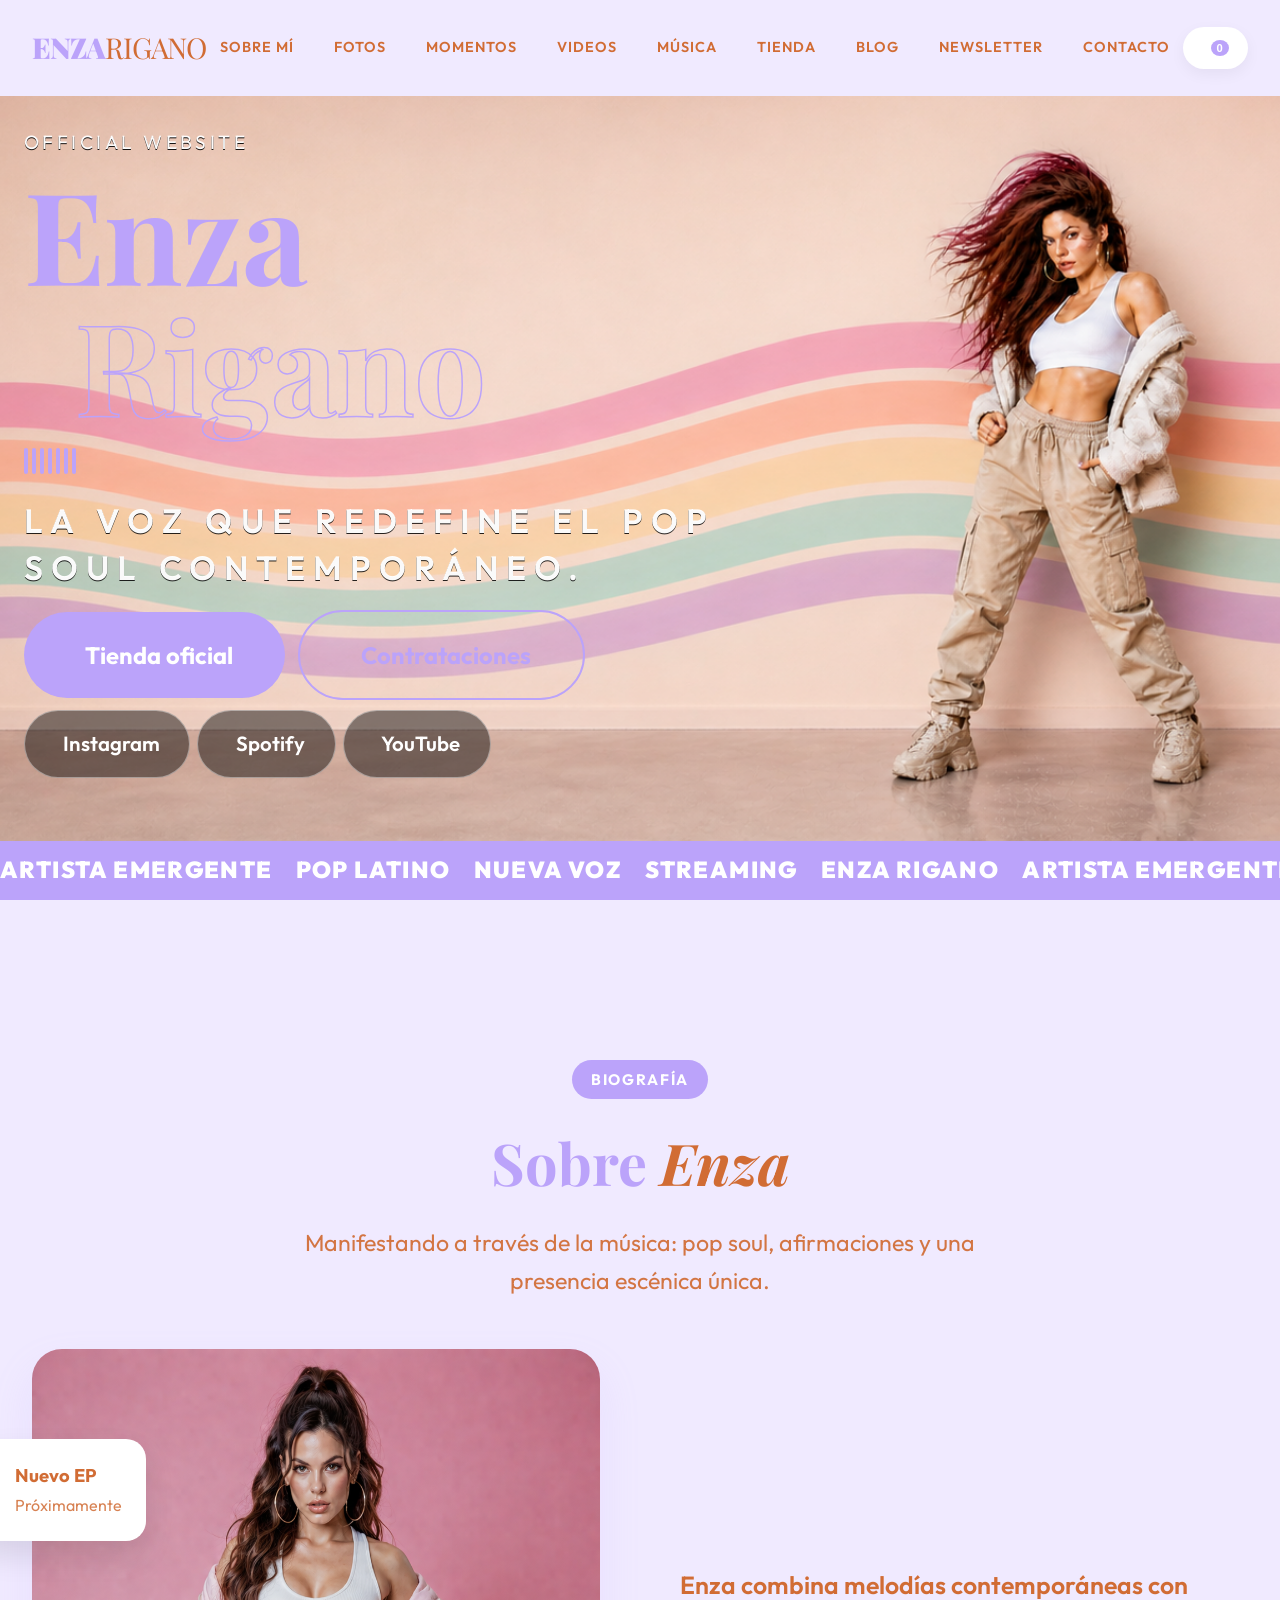
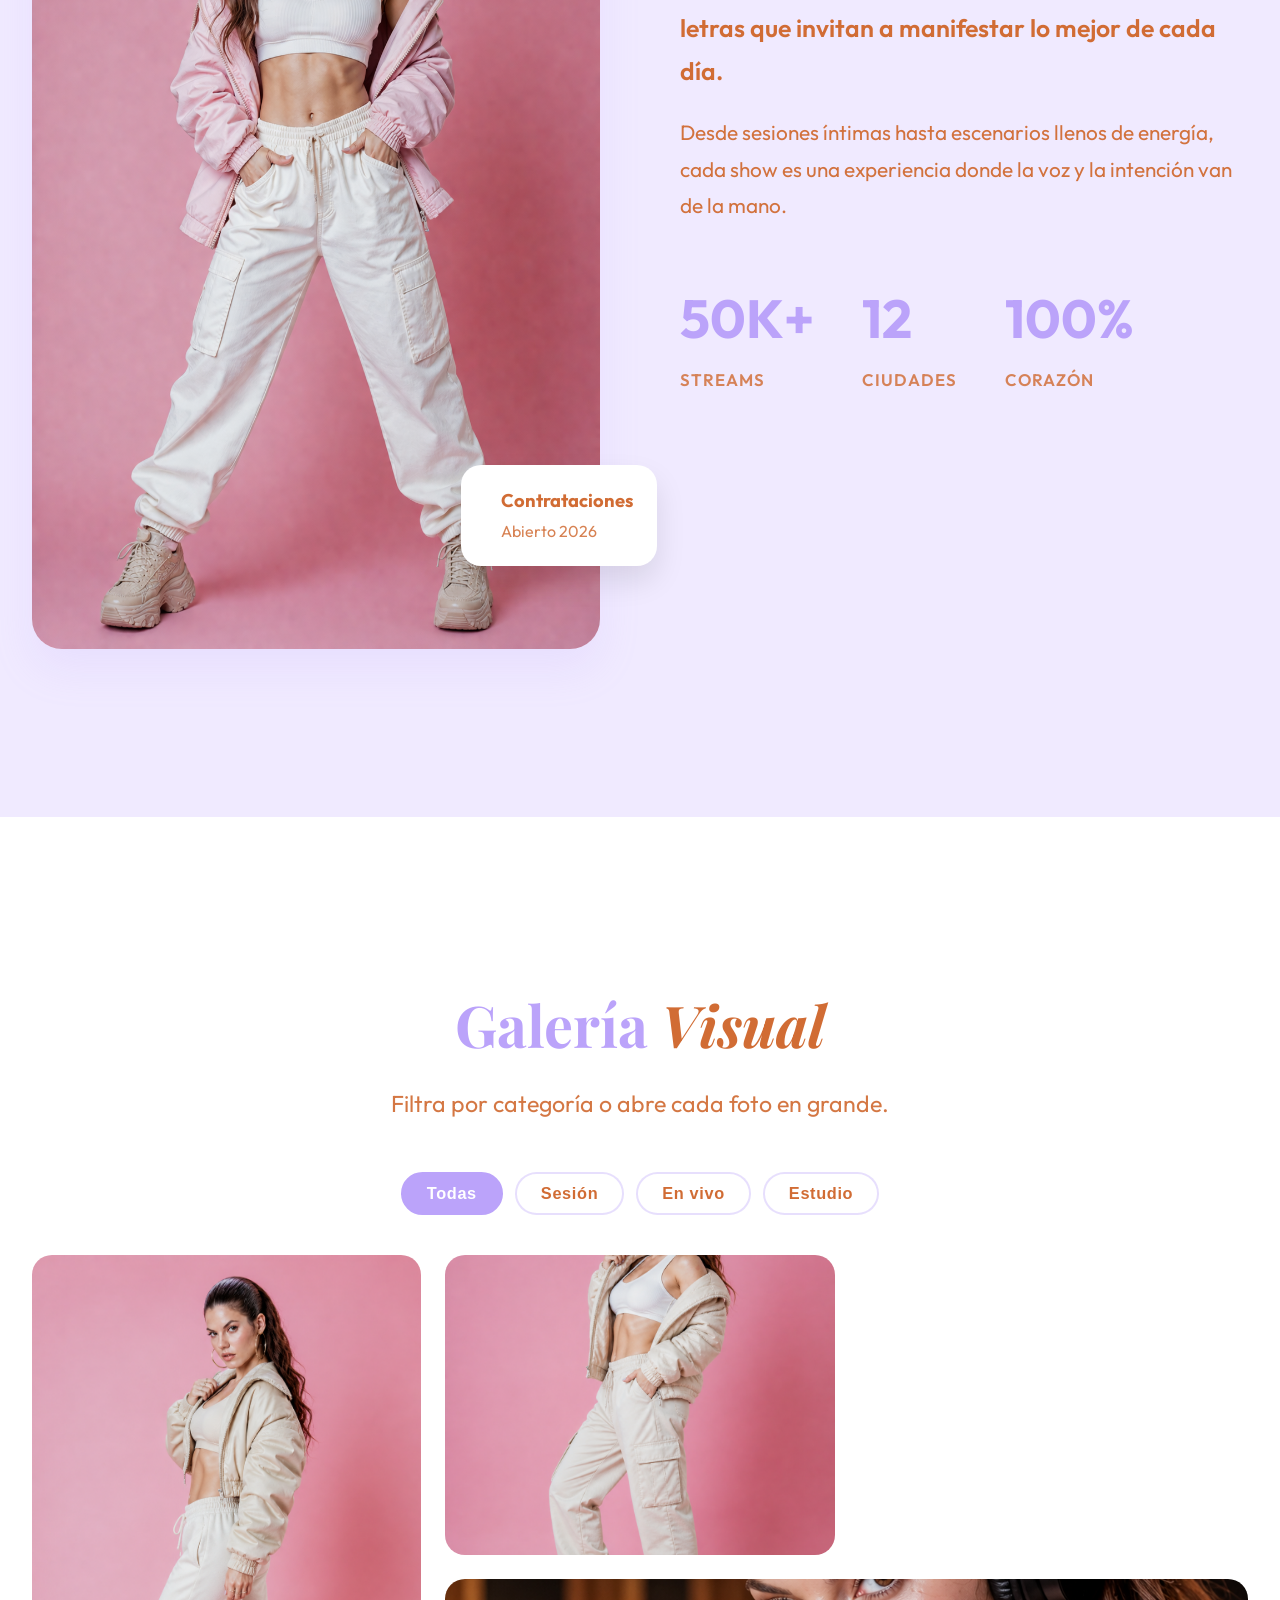
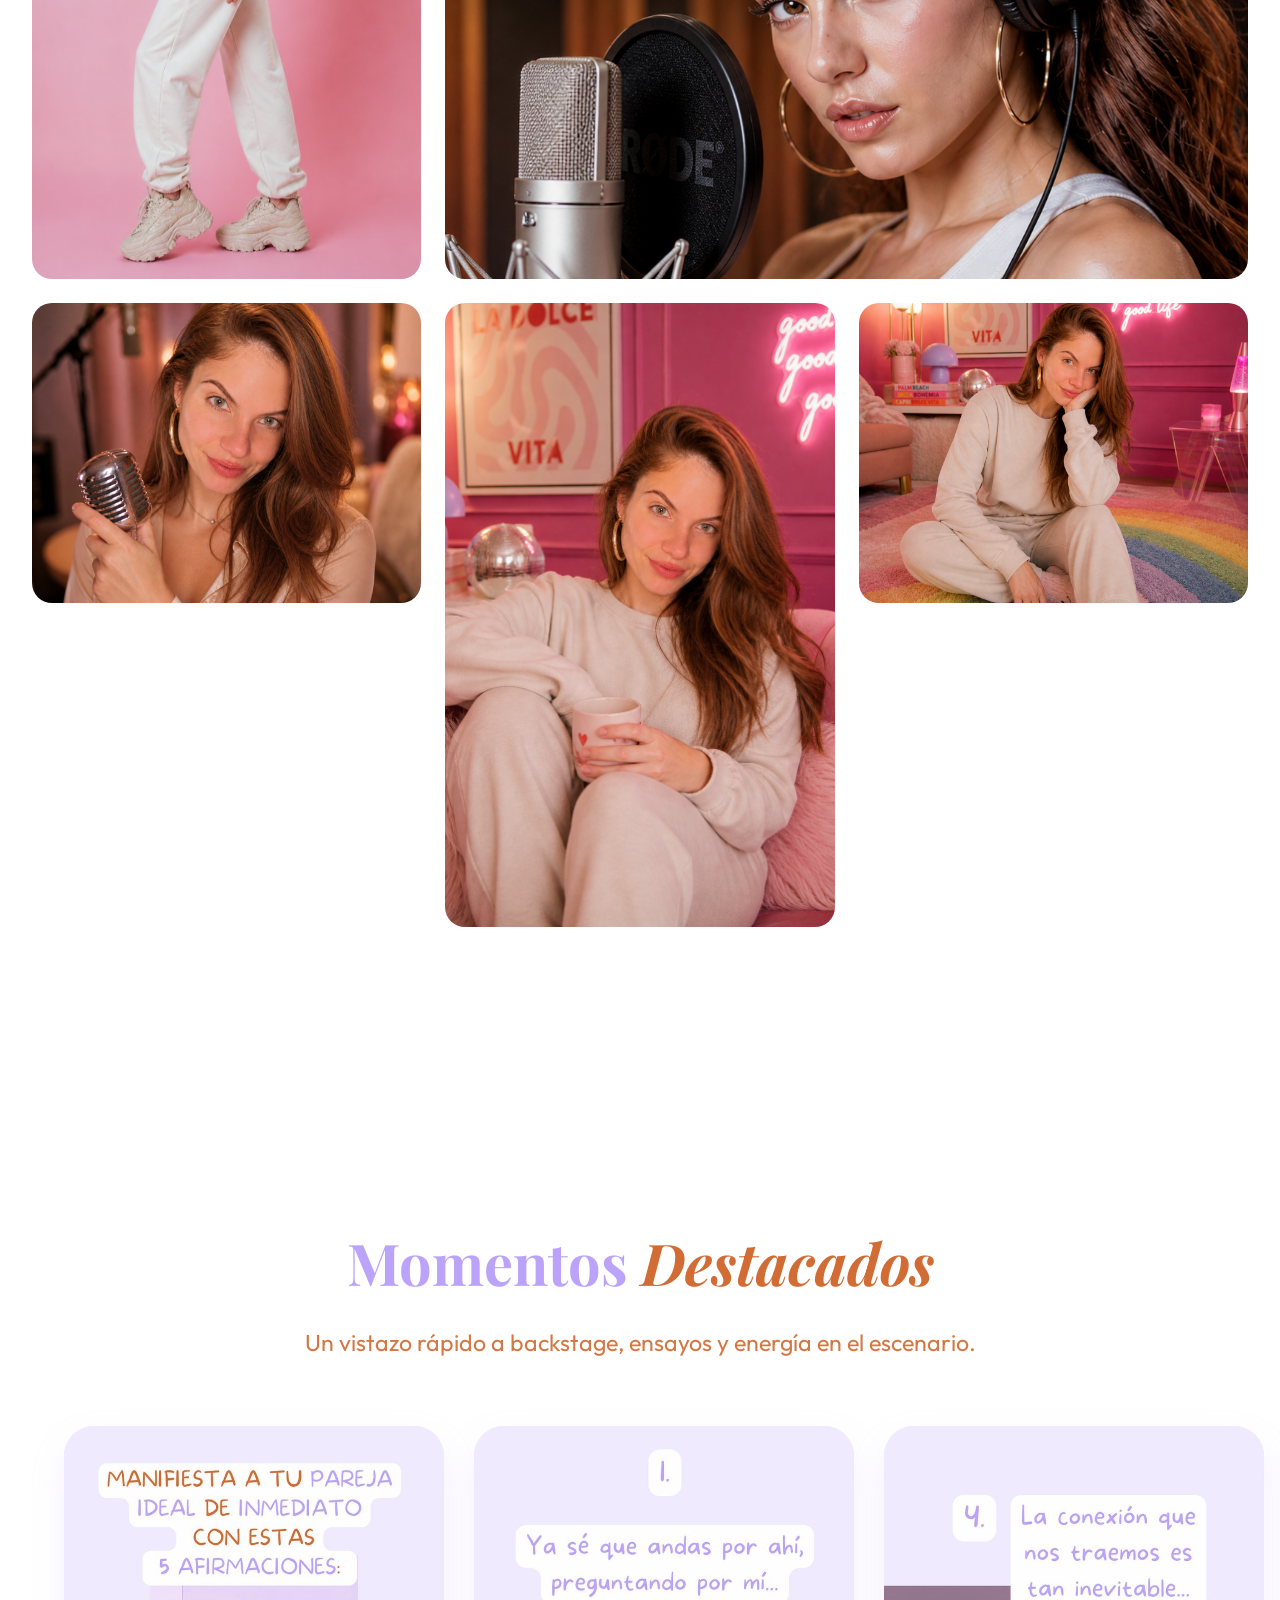
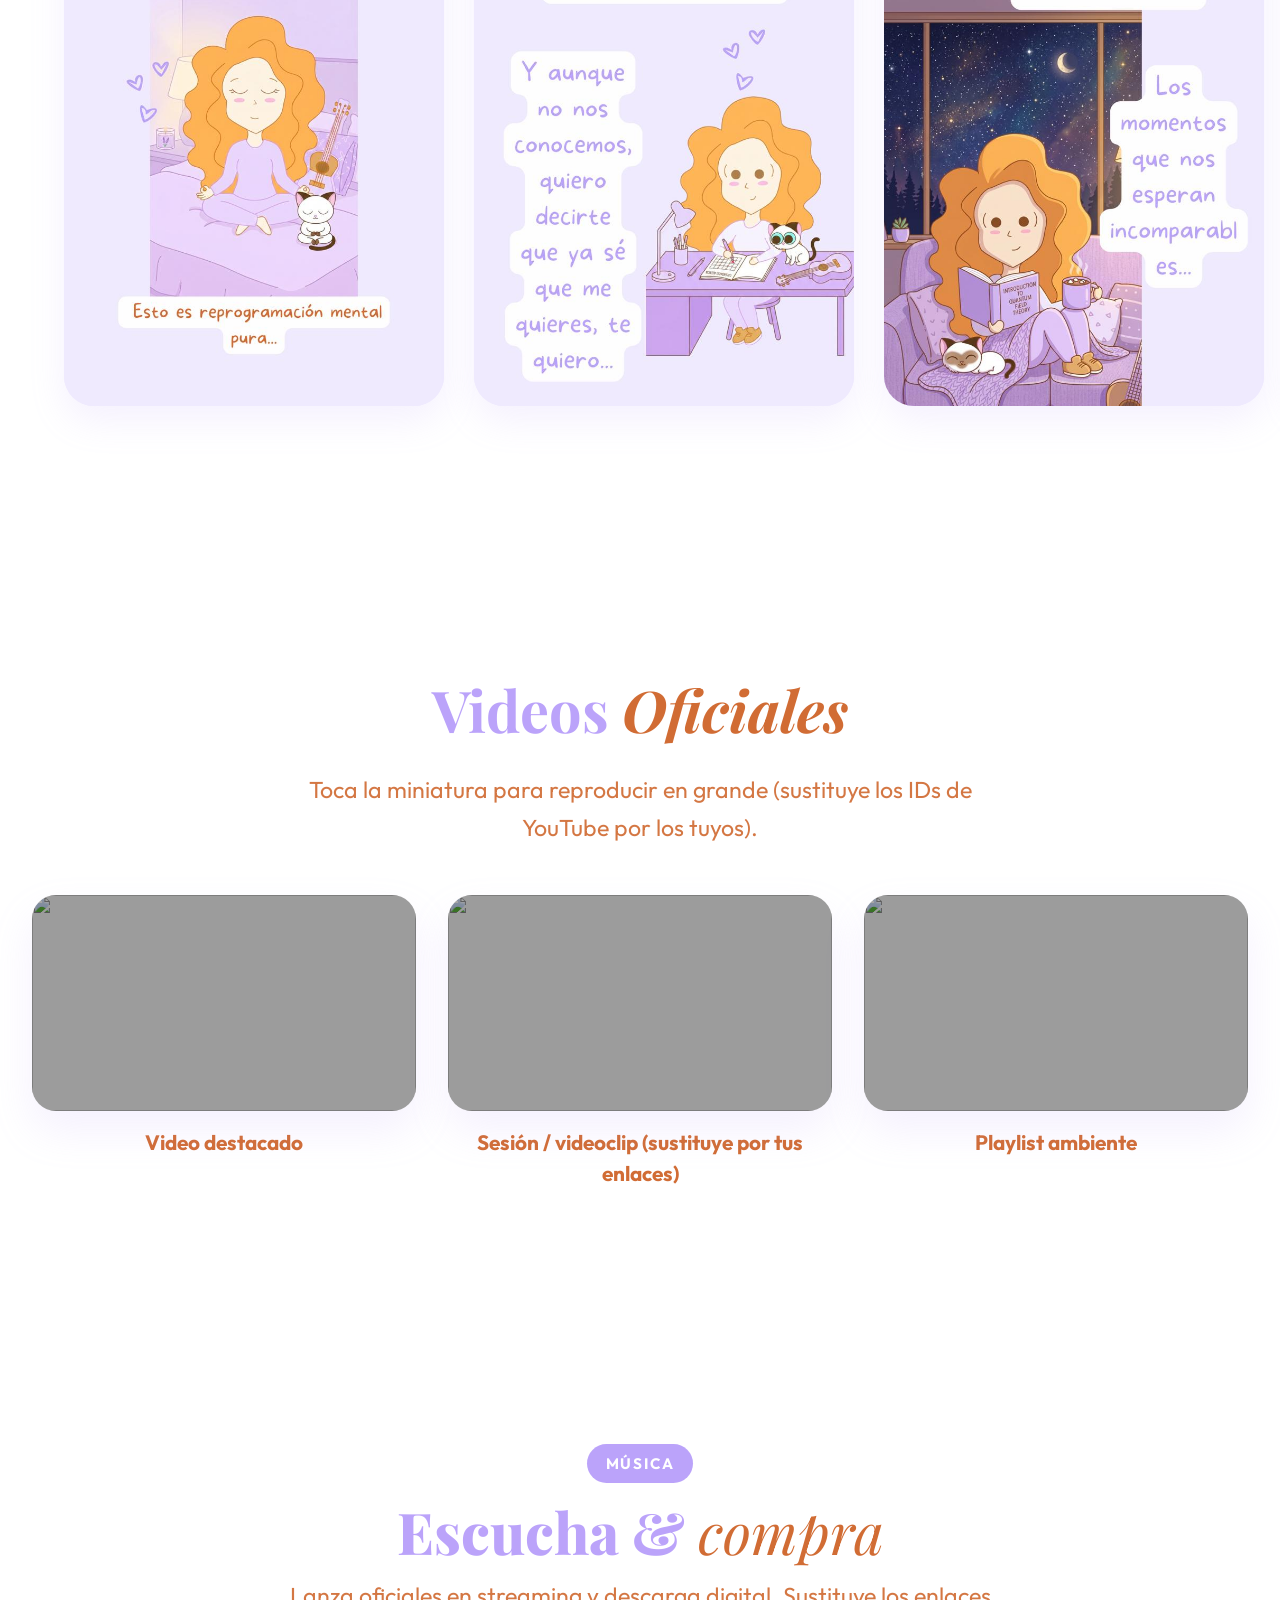
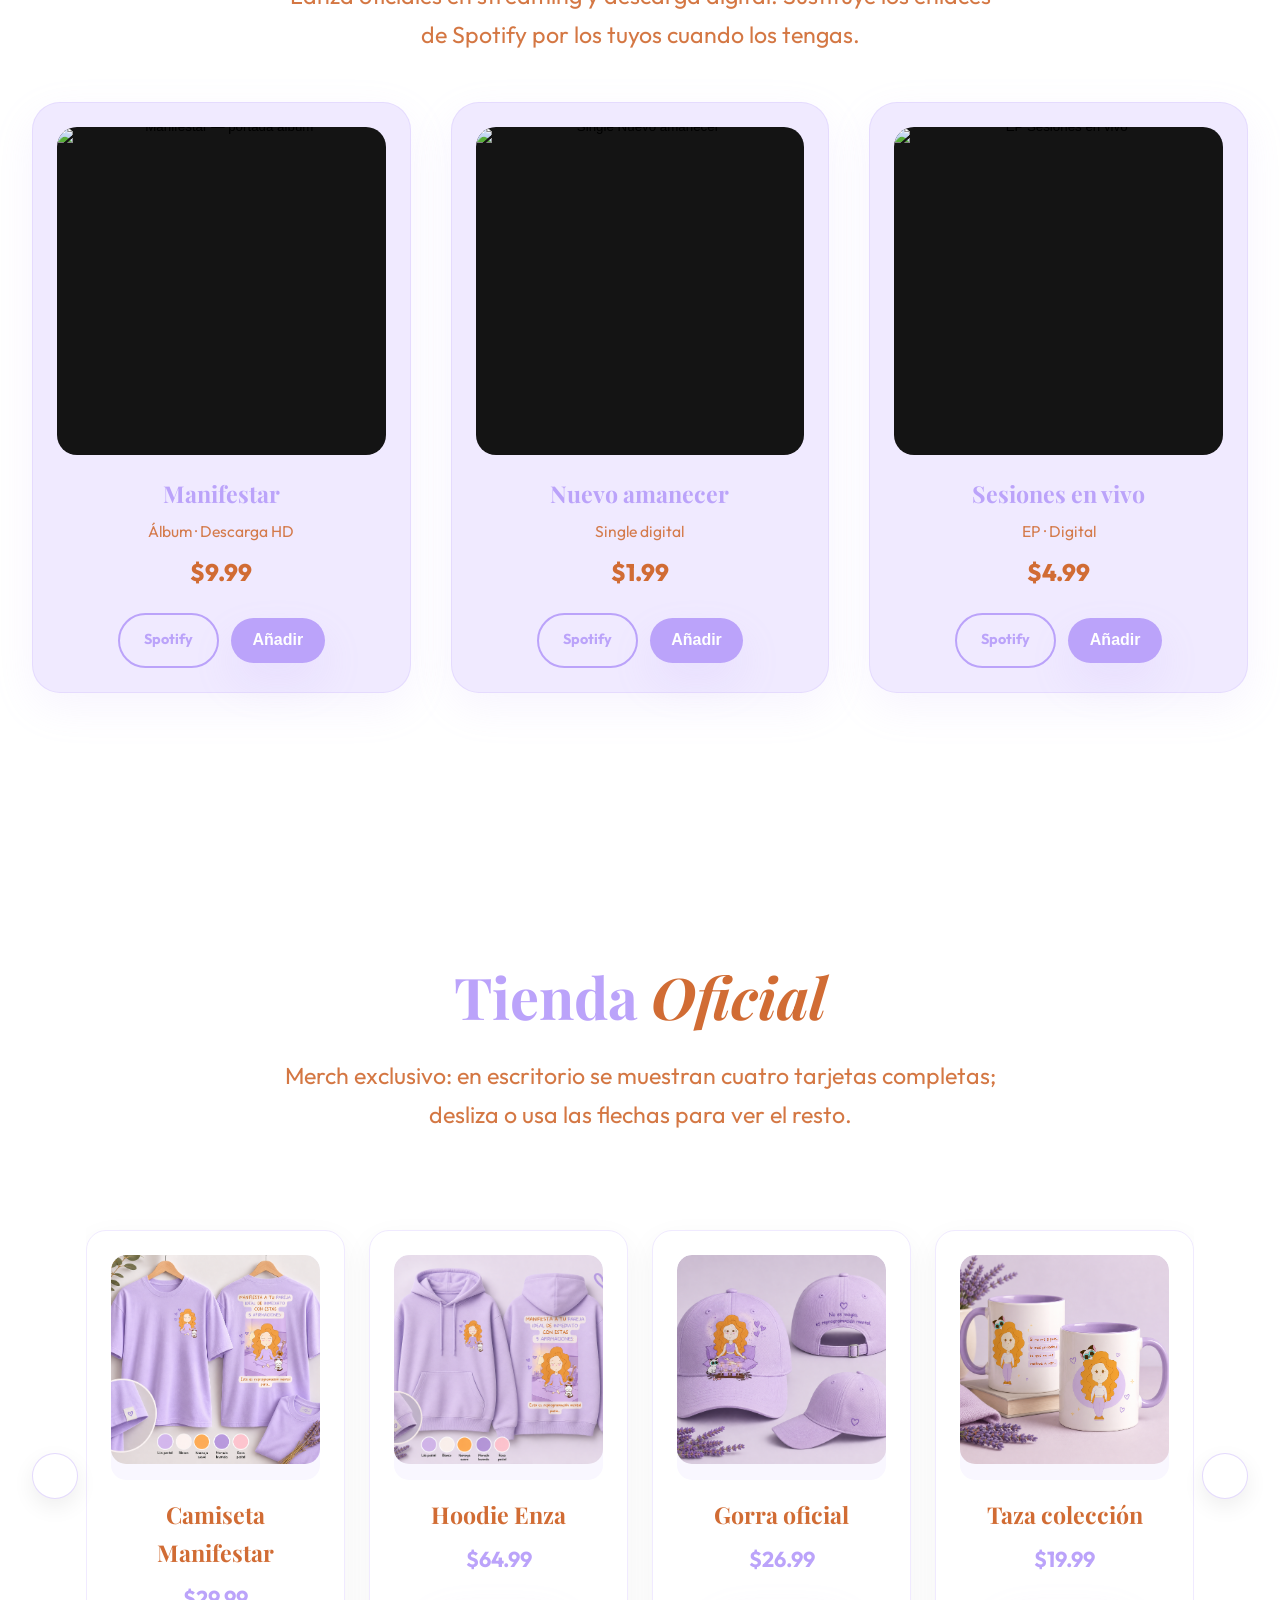
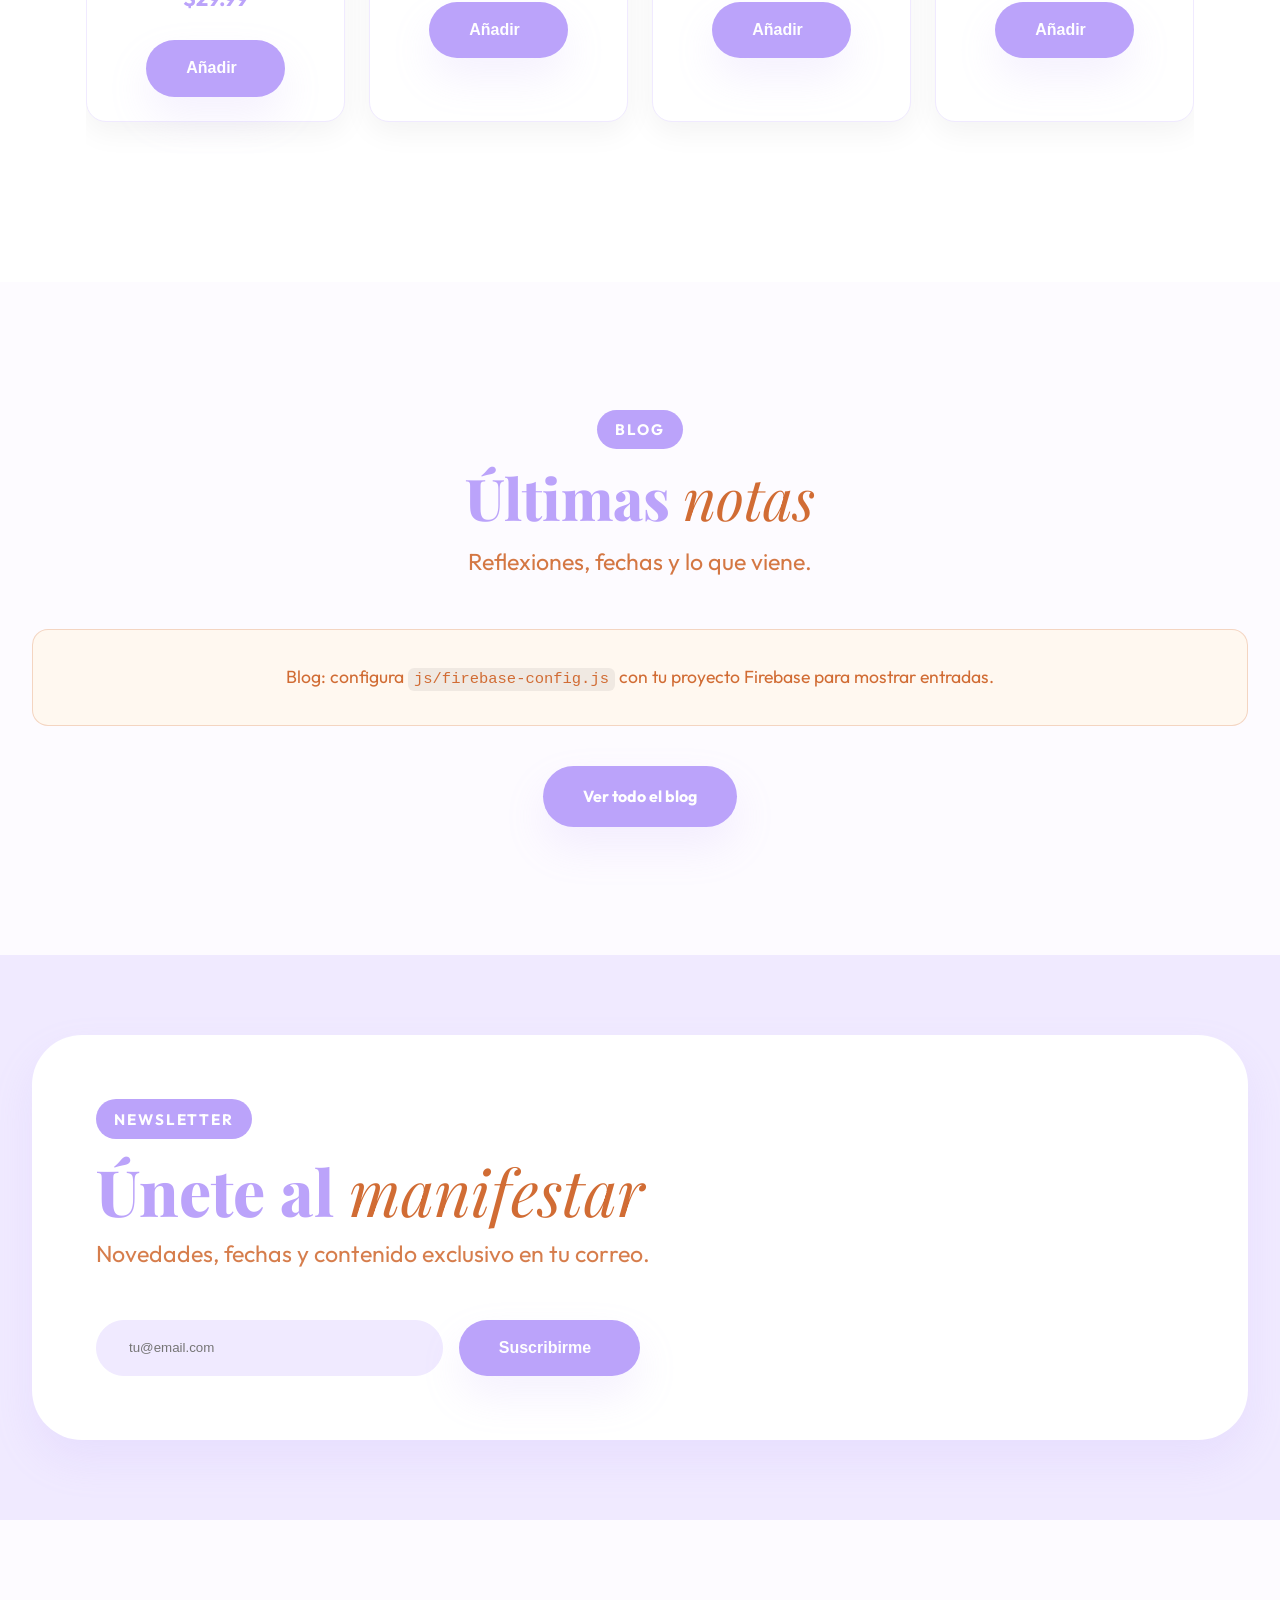
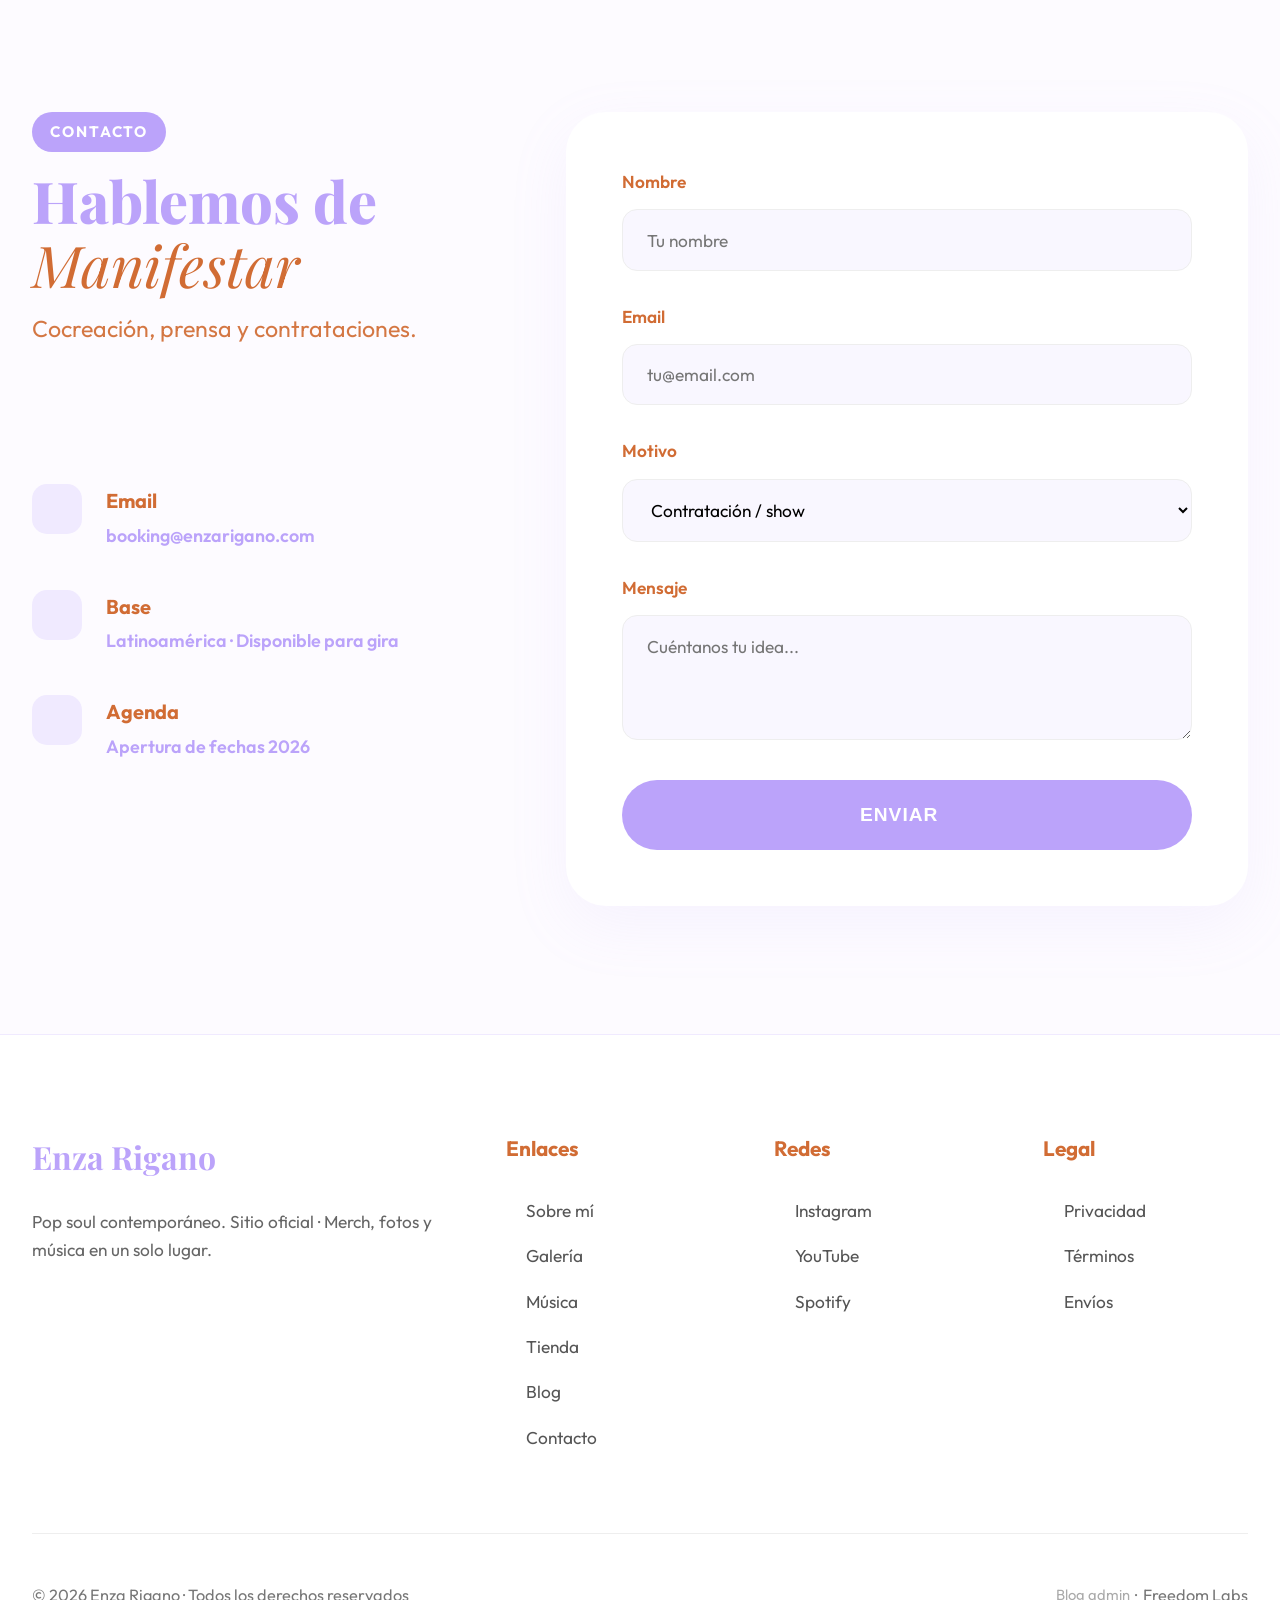
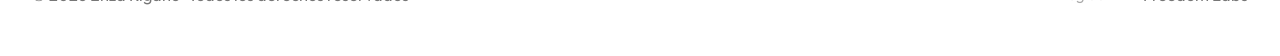
==== commit a9dde91a: "Blog Firebase, seccion Musica, modal de producto y estilos Co-authored-by: Cursor <cursoragent@curso" ====
--- a/index.html
+++ b/index.html
@@ -9,7 +9,7 @@
   <link rel="preconnect" href="https://fonts.gstatic.com" crossorigin/>
   <link href="https://fonts.googleapis.com/css2?family=Outfit:wght@300;400;500;600;700;800;900&family=Playfair+Display:ital,wght@0,700;1,700&display=swap" rel="stylesheet"/>
   <script src="https://unpkg.com/lucide@latest"></script>
-  <link rel="stylesheet" href="style.css?v=23"/>
+  <link rel="stylesheet" href="style.css?v=25"/>
 </head>
 <body>
 
@@ -36,7 +36,9 @@
       <a href="#gallery">Fotos</a>
       <a href="#moments">Momentos</a>
       <a href="#videos">Videos</a>
+      <a href="#music">Música</a>
       <a href="#store">Tienda</a>
+      <a href="blog/index.html">Blog</a>
       <a href="#newsletter">Newsletter</a>
       <a href="#contact">Contacto</a>
     </nav>
@@ -50,7 +52,9 @@
   <a href="#gallery" onclick="toggleNav()">Fotos</a>
   <a href="#moments" onclick="toggleNav()">Momentos</a>
   <a href="#videos" onclick="toggleNav()">Videos</a>
+  <a href="#music" onclick="toggleNav()">Música</a>
   <a href="#store" onclick="toggleNav()">Tienda</a>
+  <a href="blog/index.html" onclick="toggleNav()">Blog</a>
   <a href="#newsletter" onclick="toggleNav()">Newsletter</a>
   <a href="#contact" onclick="toggleNav()">Contacto</a>
 </nav>
@@ -218,6 +222,55 @@
   </div>
 </section>
 
+<!-- ===== MÚSICA (venta digital + streaming) ===== -->
+<section id="music" class="music-store">
+  <div class="container">
+    <div class="section-header">
+      <div class="section-tag">Música</div>
+      <h2 class="section-title">Escucha &amp; <em>compra</em></h2>
+      <p class="section-sub">Lanza oficiales en streaming y descarga digital. Sustituye los enlaces de Spotify por los tuyos cuando los tengas.</p>
+    </div>
+    <div class="music-grid">
+      <article class="music-card">
+        <button type="button" class="modal-hit music-cover-hit" data-pname="Manifestar — Álbum (digital)" data-pprice="9.99" data-pimg="public/album1.png" aria-label="Ampliar portada Manifestar">
+          <img src="public/album1.png" alt="Manifestar — portada álbum" class="music-cover-img" width="400" height="400" loading="lazy">
+        </button>
+        <h3 class="music-card-title">Manifestar</h3>
+        <p class="music-card-meta">Álbum · Descarga HD</p>
+        <span class="music-card-price">$9.99</span>
+        <div class="music-card-actions">
+          <a href="https://open.spotify.com/" target="_blank" rel="noopener noreferrer" class="btn-outline music-stream-btn">Spotify</a>
+          <button type="button" class="btn-primary music-add-btn" onclick="addToCart('Manifestar — Álbum (digital)', 9.99, 'public/album1.png')">Añadir <i data-lucide="plus" class="btn-lucide" aria-hidden="true"></i></button>
+        </div>
+      </article>
+      <article class="music-card">
+        <button type="button" class="modal-hit music-cover-hit" data-pname="Single — Nuevo amanecer (digital)" data-pprice="1.99" data-pimg="public/album2.png" aria-label="Ampliar portada single">
+          <img src="public/album2.png" alt="Single Nuevo amanecer" class="music-cover-img" width="400" height="400" loading="lazy">
+        </button>
+        <h3 class="music-card-title">Nuevo amanecer</h3>
+        <p class="music-card-meta">Single digital</p>
+        <span class="music-card-price">$1.99</span>
+        <div class="music-card-actions">
+          <a href="https://open.spotify.com/" target="_blank" rel="noopener noreferrer" class="btn-outline music-stream-btn">Spotify</a>
+          <button type="button" class="btn-primary music-add-btn" onclick="addToCart('Single — Nuevo amanecer (digital)', 1.99, 'public/album2.png')">Añadir <i data-lucide="plus" class="btn-lucide" aria-hidden="true"></i></button>
+        </div>
+      </article>
+      <article class="music-card">
+        <button type="button" class="modal-hit music-cover-hit" data-pname="EP Sesiones en vivo (digital)" data-pprice="4.99" data-pimg="public/album3.png" aria-label="Ampliar portada EP">
+          <img src="public/album3.png" alt="EP Sesiones en vivo" class="music-cover-img" width="400" height="400" loading="lazy">
+        </button>
+        <h3 class="music-card-title">Sesiones en vivo</h3>
+        <p class="music-card-meta">EP · Digital</p>
+        <span class="music-card-price">$4.99</span>
+        <div class="music-card-actions">
+          <a href="https://open.spotify.com/" target="_blank" rel="noopener noreferrer" class="btn-outline music-stream-btn">Spotify</a>
+          <button type="button" class="btn-primary music-add-btn" onclick="addToCart('EP Sesiones en vivo (digital)', 4.99, 'public/album3.png')">Añadir <i data-lucide="plus" class="btn-lucide" aria-hidden="true"></i></button>
+        </div>
+      </article>
+    </div>
+  </div>
+</section>
+
 <!-- ===== STORE ===== -->
 <section id="store" class="marketplace">
   <div class="container">
@@ -229,7 +282,9 @@
       <button type="button" class="carousel-arrow carousel-arrow-prev" onclick="scrollProductCarousel(-1)" aria-label="Productos anteriores"><i data-lucide="chevron-left" aria-hidden="true"></i></button>
       <div class="product-carousel" id="product-carousel">
       <div class="product-card">
-        <img src="public/camiseta.png" alt="Camiseta Manifestar" class="product-img" width="400" height="400" loading="lazy">
+        <button type="button" class="modal-hit product-img-hit" data-pname="Camiseta Manifestar" data-pprice="29.99" data-pimg="public/camiseta.png" aria-label="Ver Camiseta Manifestar">
+          <img src="public/camiseta.png" alt="Camiseta Manifestar" class="product-img" width="400" height="400" loading="lazy">
+        </button>
         <div class="product-info">
           <h3>Camiseta Manifestar</h3>
           <span class="product-price">$29.99</span>
@@ -237,7 +292,9 @@
         </div>
       </div>
       <div class="product-card">
-        <img src="public/hoodie.png" alt="Hoodie" class="product-img" width="400" height="400" loading="lazy">
+        <button type="button" class="modal-hit product-img-hit" data-pname="Hoodie Enza" data-pprice="64.99" data-pimg="public/hoodie.png" aria-label="Ver Hoodie Enza">
+          <img src="public/hoodie.png" alt="Hoodie" class="product-img" width="400" height="400" loading="lazy">
+        </button>
         <div class="product-info">
           <h3>Hoodie Enza</h3>
           <span class="product-price">$64.99</span>
@@ -245,7 +302,9 @@
         </div>
       </div>
       <div class="product-card">
-        <img src="public/gorra.png" alt="Gorra" class="product-img" width="400" height="400" loading="lazy">
+        <button type="button" class="modal-hit product-img-hit" data-pname="Gorra oficial" data-pprice="26.99" data-pimg="public/gorra.png" aria-label="Ver gorra oficial">
+          <img src="public/gorra.png" alt="Gorra" class="product-img" width="400" height="400" loading="lazy">
+        </button>
         <div class="product-info">
           <h3>Gorra oficial</h3>
           <span class="product-price">$26.99</span>
@@ -253,7 +312,9 @@
         </div>
       </div>
       <div class="product-card">
-        <img src="public/taza.png" alt="Taza" class="product-img" width="400" height="400" loading="lazy">
+        <button type="button" class="modal-hit product-img-hit" data-pname="Taza colección" data-pprice="19.99" data-pimg="public/taza.png" aria-label="Ver taza colección">
+          <img src="public/taza.png" alt="Taza" class="product-img" width="400" height="400" loading="lazy">
+        </button>
         <div class="product-info">
           <h3>Taza colección</h3>
           <span class="product-price">$19.99</span>
@@ -261,7 +322,9 @@
         </div>
       </div>
       <div class="product-card">
-        <img src="public/cuadro.png" alt="Cuadro" class="product-img" width="400" height="400" loading="lazy">
+        <button type="button" class="modal-hit product-img-hit" data-pname="Cuadro edición limitada" data-pprice="48.99" data-pimg="public/cuadro.png" aria-label="Ver cuadro">
+          <img src="public/cuadro.png" alt="Cuadro" class="product-img" width="400" height="400" loading="lazy">
+        </button>
         <div class="product-info">
           <h3>Cuadro edición limitada</h3>
           <span class="product-price">$48.99</span>
@@ -269,7 +332,9 @@
         </div>
       </div>
       <div class="product-card">
-        <img src="public/agenda.png" alt="Agenda" class="product-img" width="400" height="400" loading="lazy">
+        <button type="button" class="modal-hit product-img-hit" data-pname="Agenda Manifestar" data-pprice="34.99" data-pimg="public/agenda.png" aria-label="Ver agenda">
+          <img src="public/agenda.png" alt="Agenda" class="product-img" width="400" height="400" loading="lazy">
+        </button>
         <div class="product-info">
           <h3>Agenda Manifestar</h3>
           <span class="product-price">$34.99</span>
@@ -278,6 +343,21 @@
       </div>
     </div>
       <button type="button" class="carousel-arrow carousel-arrow-next" onclick="scrollProductCarousel(1)" aria-label="Más productos"><i data-lucide="chevron-right" aria-hidden="true"></i></button>
+    </div>
+  </div>
+</section>
+
+<!-- ===== BLOG PREVIEW ===== -->
+<section id="blog" class="blog-section">
+  <div class="container">
+    <div class="section-header">
+      <div class="section-tag">Blog</div>
+      <h2 class="section-title">Últimas <em>notas</em></h2>
+      <p class="section-sub">Reflexiones, fechas y lo que viene.</p>
+    </div>
+    <div id="blog-preview" class="blog-preview-grid"></div>
+    <div class="blog-preview-actions">
+      <a href="blog/index.html" class="btn-primary blog-all-link">Ver todo el blog</a>
     </div>
   </div>
 </section>
@@ -378,7 +458,9 @@
         <ul class="footer-list">
           <li><a href="#about" class="footer-link"><i data-lucide="chevron-right" class="footer-link-icon" aria-hidden="true"></i><span>Sobre mí</span></a></li>
           <li><a href="#gallery" class="footer-link"><i data-lucide="chevron-right" class="footer-link-icon" aria-hidden="true"></i><span>Galería</span></a></li>
+          <li><a href="#music" class="footer-link"><i data-lucide="chevron-right" class="footer-link-icon" aria-hidden="true"></i><span>Música</span></a></li>
           <li><a href="#store" class="footer-link"><i data-lucide="chevron-right" class="footer-link-icon" aria-hidden="true"></i><span>Tienda</span></a></li>
+          <li><a href="blog/index.html" class="footer-link"><i data-lucide="chevron-right" class="footer-link-icon" aria-hidden="true"></i><span>Blog</span></a></li>
           <li><a href="#contact" class="footer-link"><i data-lucide="chevron-right" class="footer-link-icon" aria-hidden="true"></i><span>Contacto</span></a></li>
         </ul>
       </div>
@@ -401,7 +483,7 @@
     </div>
     <div class="footer-bottom">
       <span>© <span id="year"></span> Enza Rigano · Todos los derechos reservados</span>
-      <span><a href="https://freedomlabs.dev">Freedom Labs</a></span>
+      <span class="footer-bottom-links"><a href="admin/index.html" class="footer-admin-link">Blog admin</a><span aria-hidden="true"> · </span><a href="https://freedomlabs.dev">Freedom Labs</a></span>
     </div>
   </div>
 </footer>
@@ -421,6 +503,27 @@
   </div>
 </div>
 
+<!-- ===== PRODUCT / MUSIC PREVIEW MODAL ===== -->
+<div id="product-modal" class="product-modal" role="dialog" aria-modal="true" aria-label="Detalle del producto" onclick="if(event.target===this) closeProductModal()">
+  <button type="button" class="product-modal-close" onclick="closeProductModal()" aria-label="Cerrar">×</button>
+  <div class="product-modal-inner" onclick="event.stopPropagation()">
+    <div class="product-modal-visual">
+      <img id="product-modal-img" src="" alt="">
+    </div>
+    <div class="product-modal-detail">
+      <h3 id="product-modal-title" class="product-modal-title"></h3>
+      <p id="product-modal-price" class="product-modal-price"></p>
+      <button type="button" id="product-modal-add" class="btn-primary btn-with-icon product-modal-add">
+        Añadir al carrito <i data-lucide="plus" class="btn-lucide" aria-hidden="true"></i>
+      </button>
+    </div>
+  </div>
+</div>
+
+<script src="https://www.gstatic.com/firebasejs/10.14.1/firebase-app-compat.js"></script>
+<script src="https://www.gstatic.com/firebasejs/10.14.1/firebase-firestore-compat.js"></script>
+<script src="js/firebase-config.js"></script>
+<script src="js/public-blog.js"></script>
 <script src="app.js"></script>
 <script>
   document.getElementById('year').textContent = new Date().getFullYear();
--- a/style.css
+++ b/style.css
@@ -766,7 +766,7 @@
 }
 
 /* ===== LIGHTBOX & VIDEO MODAL ===== */
-.lightbox, .video-modal {
+.lightbox, .video-modal, .product-modal {
   position: fixed;
   top: 0;
   left: 0;
@@ -780,7 +780,7 @@
   flex-direction: column;
 }
 
-.lightbox.open, .video-modal.open {
+.lightbox.open, .video-modal.open, .product-modal.open {
   display: flex;
 }
 
@@ -802,7 +802,7 @@
   border-radius: 20px;
 }
 
-.lightbox-close, .video-modal-close {
+.lightbox-close, .video-modal-close, .product-modal-close {
   position: absolute;
   top: 30px;
   right: 30px;
@@ -813,6 +813,96 @@
   border-radius: 50%;
   cursor: pointer;
   font-weight: bold;
+  z-index: 5;
+}
+
+.product-modal-inner {
+  display: flex;
+  flex-direction: column;
+  align-items: stretch;
+  max-width: min(960px, 94vw);
+  max-height: 92vh;
+  margin: 3rem 1rem 1rem;
+  background: #fff;
+  border-radius: 28px;
+  overflow: hidden;
+  box-shadow: 0 24px 80px rgba(0, 0, 0, 0.35);
+}
+
+.product-modal-visual {
+  flex: 1;
+  min-height: 200px;
+  display: flex;
+  align-items: center;
+  justify-content: center;
+  background: linear-gradient(180deg, #f8f6ff 0%, #efe9ff 100%);
+  padding: 1.25rem;
+}
+
+.product-modal-visual img {
+  max-width: 100%;
+  max-height: min(52vh, 520px);
+  width: auto;
+  height: auto;
+  object-fit: contain;
+  border-radius: 16px;
+}
+
+.product-modal-detail {
+  flex-shrink: 0;
+  padding: 1.75rem 2rem 2rem;
+  text-align: center;
+  border-top: 1px solid #eee9fb;
+}
+
+.product-modal-title {
+  font-family: var(--font-secondary);
+  font-size: clamp(1.45rem, 3vw, 1.85rem);
+  color: var(--color-accent-purple);
+  margin-bottom: 0.5rem;
+  line-height: 1.25;
+}
+
+.product-modal-price {
+  font-size: 1.65rem;
+  font-weight: 800;
+  color: var(--color-text-brown);
+  margin-bottom: 1.35rem;
+}
+
+.product-modal-add {
+  padding: 1.05rem 2.25rem;
+  font-size: 1.05rem;
+}
+
+@media (min-width: 768px) {
+  .product-modal-inner {
+    flex-direction: row;
+    align-items: stretch;
+    max-height: min(88vh, 640px);
+    margin-top: 2rem;
+  }
+
+  .product-modal-visual {
+    flex: 1 1 58%;
+    min-height: 320px;
+    padding: 2rem;
+  }
+
+  .product-modal-detail {
+    flex: 0 0 42%;
+    display: flex;
+    flex-direction: column;
+    justify-content: center;
+    text-align: left;
+    border-top: none;
+    border-left: 1px solid #eee9fb;
+    padding: 2.5rem;
+  }
+
+  .product-modal-add {
+    align-self: flex-start;
+  }
 }
 
 /* ===== PARTICLES ===== */
@@ -1896,3 +1986,620 @@
   }
 }
 
+/* ===== BLOG (landing preview + listado + entrada) ===== */
+.blog-section {
+  padding: 8rem 0;
+  background: #fdfbff;
+}
+
+.blog-preview-grid {
+  display: grid;
+  grid-template-columns: repeat(auto-fit, minmax(280px, 1fr));
+  gap: 2rem;
+  margin-top: 2rem;
+  min-height: 4rem;
+}
+
+.blog-card {
+  background: #fff;
+  border-radius: 24px;
+  padding: 2rem;
+  border: 1px solid #eee9fb;
+  box-shadow: 0 12px 36px rgba(187, 163, 250, 0.08);
+  text-align: left;
+  transition: var(--transition);
+}
+
+.blog-card:hover {
+  transform: translateY(-6px);
+  box-shadow: 0 20px 48px rgba(187, 163, 250, 0.15);
+}
+
+.blog-card-meta {
+  font-size: 0.9rem;
+  color: #888;
+  margin-bottom: 0.75rem;
+  text-transform: uppercase;
+  letter-spacing: 0.06em;
+}
+
+.blog-card-title {
+  font-family: var(--font-secondary);
+  font-size: clamp(1.35rem, 2.5vw, 1.65rem);
+  color: var(--color-accent-purple);
+  margin-bottom: 0.75rem;
+  line-height: 1.25;
+}
+
+.blog-card-excerpt {
+  font-size: 1.08rem;
+  line-height: 1.6;
+  color: var(--color-text-brown);
+  opacity: 0.92;
+  margin-bottom: 1.25rem;
+}
+
+a.blog-card-link {
+  font-weight: 800;
+  color: var(--color-accent-purple);
+  text-transform: uppercase;
+  font-size: 0.88rem;
+  letter-spacing: 0.08em;
+}
+
+a.blog-card-link:hover {
+  text-decoration: underline;
+}
+
+.blog-preview-actions {
+  text-align: center;
+  margin-top: 2.5rem;
+}
+
+.blog-all-link {
+  display: inline-flex;
+  align-items: center;
+  justify-content: center;
+  padding: 1.1rem 2.5rem;
+}
+
+.blog-empty,
+.blog-loading,
+.blog-msg {
+  text-align: center;
+  font-size: 1.1rem;
+  color: #666;
+  padding: 2rem 1rem;
+  grid-column: 1 / -1;
+}
+
+.blog-msg--warn {
+  color: var(--color-text-brown);
+  background: #fff8f0;
+  border-radius: 16px;
+  border: 1px solid rgba(209, 108, 52, 0.25);
+}
+
+.blog-msg--err {
+  color: #b00020;
+  background: #fff5f5;
+  border-radius: 16px;
+  border: 1px solid rgba(176, 0, 32, 0.2);
+}
+
+.blog-msg code {
+  font-size: 0.88em;
+  background: rgba(0, 0, 0, 0.06);
+  padding: 0.15rem 0.4rem;
+  border-radius: 6px;
+}
+
+.blog-page {
+  padding: 7rem 0 5rem;
+  background: var(--color-white);
+  min-height: 60vh;
+}
+
+.blog-page-header {
+  margin-bottom: 3rem;
+}
+
+.blog-list {
+  display: flex;
+  flex-direction: column;
+  gap: 3rem;
+}
+
+.blog-list-item {
+  padding-bottom: 3rem;
+  border-bottom: 1px solid #eee;
+}
+
+.blog-list-item:last-child {
+  border-bottom: none;
+}
+
+.blog-list-date {
+  display: block;
+  font-size: 0.95rem;
+  color: #888;
+  margin-bottom: 0.5rem;
+  text-transform: uppercase;
+  letter-spacing: 0.06em;
+}
+
+.blog-list-title {
+  font-family: var(--font-secondary);
+  font-size: clamp(1.75rem, 3vw, 2.35rem);
+  color: var(--color-accent-purple);
+  margin-bottom: 1rem;
+}
+
+.blog-list-excerpt {
+  font-size: 1.15rem;
+  line-height: 1.65;
+  color: var(--color-text-brown);
+  margin-bottom: 1.5rem;
+  opacity: 0.92;
+}
+
+.blog-list-read {
+  display: inline-flex;
+  padding: 0.85rem 1.75rem;
+  font-size: 0.95rem;
+}
+
+.blog-post-page {
+  padding: 7rem 0 5rem;
+  max-width: 780px;
+}
+
+.blog-post-header {
+  margin-bottom: 2.5rem;
+}
+
+.blog-back {
+  display: inline-block;
+  font-weight: 700;
+  color: var(--color-accent-purple);
+  margin-bottom: 1rem;
+  font-size: 0.95rem;
+}
+
+.blog-post-date {
+  display: block;
+  font-size: 0.95rem;
+  color: #888;
+  margin-bottom: 1rem;
+}
+
+.blog-post-title {
+  font-family: var(--font-secondary);
+  font-size: clamp(2rem, 4vw, 2.75rem);
+  color: var(--color-accent-purple);
+  line-height: 1.15;
+}
+
+.blog-post-body {
+  font-size: 1.15rem;
+  line-height: 1.75;
+  color: var(--color-text-brown);
+}
+
+.blog-post-body p {
+  margin-bottom: 1.25rem;
+}
+
+.footer-admin-link {
+  color: #aaa;
+  font-size: 0.92rem;
+}
+
+.footer-admin-link:hover {
+  color: var(--color-accent-purple);
+}
+
+.footer-bottom-links {
+  display: inline-flex;
+  flex-wrap: wrap;
+  align-items: center;
+  gap: 0.35rem;
+}
+
+/* ===== ADMIN BLOG ===== */
+.admin-body {
+  min-height: 100vh;
+  background: var(--color-lila-bg);
+  padding-top: 5.5rem;
+}
+
+.admin-header {
+  background: #fff;
+  border-bottom: 1px solid #eee9fb;
+  padding: 1rem 0;
+  position: fixed;
+  top: 0;
+  left: 0;
+  width: 100%;
+  z-index: 1000;
+}
+
+.admin-header-inner {
+  display: flex;
+  align-items: center;
+  justify-content: space-between;
+  gap: 1rem;
+  flex-wrap: wrap;
+}
+
+.admin-logo {
+  font-size: 1.45rem;
+}
+
+.admin-badge {
+  font-size: 0.8rem;
+  font-weight: 700;
+  text-transform: uppercase;
+  letter-spacing: 0.1em;
+  color: var(--color-accent-purple);
+}
+
+.admin-logout {
+  margin-left: auto;
+  padding: 0.65rem 1.35rem;
+  font-size: 0.88rem;
+}
+
+.admin-main {
+  padding-bottom: 4rem;
+}
+
+.admin-banner {
+  margin-bottom: 1.5rem;
+}
+
+.admin-page-title {
+  font-family: var(--font-secondary);
+  font-size: clamp(1.75rem, 3vw, 2.25rem);
+  color: var(--color-accent-purple);
+  margin-bottom: 1rem;
+}
+
+.admin-intro {
+  font-size: 1.05rem;
+  color: #555;
+  margin-bottom: 1.5rem;
+  line-height: 1.6;
+}
+
+.admin-login-fields {
+  display: flex;
+  flex-direction: column;
+  gap: 0.5rem;
+  max-width: 420px;
+  margin-bottom: 1rem;
+}
+
+.admin-login-fields label {
+  font-weight: 700;
+  font-size: 0.9rem;
+  color: var(--color-text-brown);
+}
+
+.admin-login-fields input {
+  padding: 0.9rem 1.1rem;
+  border-radius: 12px;
+  border: 1px solid #ddd;
+  font-size: 1rem;
+  margin-bottom: 0.5rem;
+}
+
+.admin-login-actions {
+  display: flex;
+  flex-wrap: wrap;
+  gap: 1rem;
+  align-items: center;
+}
+
+.admin-btn-secondary {
+  border-color: var(--color-accent-purple);
+  color: var(--color-accent-purple);
+}
+
+.admin-msg {
+  padding: 0.75rem 1rem;
+  border-radius: 12px;
+  font-size: 0.98rem;
+  margin: 0.75rem 0;
+}
+
+.admin-msg--info {
+  background: #eef6ff;
+  color: #1565c0;
+}
+
+.admin-msg--ok {
+  background: #e8f5e9;
+  color: #2e7d32;
+}
+
+.admin-msg--err {
+  background: #ffebee;
+  color: #c62828;
+}
+
+.admin-login-panel {
+  background: #fff;
+  padding: 2.5rem;
+  border-radius: 24px;
+  box-shadow: var(--shadow-premium);
+  max-width: 560px;
+}
+
+.admin-editor {
+  background: #fff;
+  padding: 2.5rem;
+  border-radius: 24px;
+  box-shadow: var(--shadow-premium);
+}
+
+.admin-editor-head {
+  display: flex;
+  flex-wrap: wrap;
+  justify-content: space-between;
+  align-items: center;
+  gap: 1rem;
+  margin-bottom: 2rem;
+}
+
+.admin-form {
+  display: flex;
+  flex-direction: column;
+  gap: 0.5rem;
+}
+
+.admin-form label {
+  font-weight: 700;
+  margin-top: 0.75rem;
+  color: var(--color-text-brown);
+}
+
+.admin-hint {
+  font-weight: 400;
+  opacity: 0.75;
+  font-size: 0.9em;
+}
+
+.admin-form input[type="text"],
+.admin-form textarea {
+  padding: 0.85rem 1rem;
+  border-radius: 14px;
+  border: 1px solid #ddd;
+  font-size: 1.05rem;
+  font-family: var(--font-primary);
+}
+
+.admin-form textarea {
+  resize: vertical;
+  min-height: 120px;
+}
+
+.admin-checkbox {
+  display: flex;
+  align-items: center;
+  gap: 0.65rem;
+  margin-top: 1rem;
+  font-weight: 600;
+  cursor: pointer;
+}
+
+.admin-submit {
+  margin-top: 1rem;
+  align-self: flex-start;
+  padding: 1rem 2.5rem;
+}
+
+.admin-list-wrap {
+  margin-top: 3.5rem;
+  padding-top: 2.5rem;
+  border-top: 1px solid #eee;
+}
+
+.admin-list-title {
+  font-size: 1.35rem;
+  margin-bottom: 1.25rem;
+  color: var(--color-text-brown);
+}
+
+.admin-post-list {
+  list-style: none;
+}
+
+.admin-post-row {
+  display: flex;
+  flex-wrap: wrap;
+  align-items: center;
+  gap: 0.75rem 1rem;
+  padding: 1rem 0;
+  border-bottom: 1px solid #f0f0f0;
+}
+
+.admin-post-title {
+  flex: 1 1 200px;
+  font-weight: 700;
+  color: var(--color-dark);
+}
+
+.admin-post-badge {
+  font-size: 0.8rem;
+  padding: 0.25rem 0.65rem;
+  border-radius: 99px;
+  background: var(--color-lila-bg);
+  color: var(--color-accent-purple);
+  font-weight: 700;
+}
+
+.btn-admin-edit,
+.btn-admin-delete {
+  padding: 0.45rem 0.85rem;
+  border-radius: 10px;
+  border: none;
+  cursor: pointer;
+  font-weight: 700;
+  font-size: 0.88rem;
+}
+
+.btn-admin-edit {
+  background: var(--color-accent-purple);
+  color: #fff;
+}
+
+.btn-admin-delete {
+  background: transparent;
+  color: #b00020;
+  border: 1px solid rgba(176, 0, 32, 0.35);
+}
+
+.admin-loading,
+.admin-empty {
+  color: #777;
+  padding: 1rem 0;
+}
+
+.admin-body .btn-outline,
+.admin-header .btn-outline {
+  border: 2px solid var(--color-accent-purple);
+  color: var(--color-accent-purple);
+  background: transparent;
+}
+
+.admin-body .btn-outline:hover,
+.admin-header .btn-outline:hover {
+  background: var(--color-accent-purple);
+  color: #fff;
+}
+
+/* ===== M�SICA (venta digital) ===== */
+.music-store {
+  padding: 8rem 0;
+  background: #fff;
+}
+
+.music-grid {
+  display: grid;
+  grid-template-columns: repeat(auto-fit, minmax(280px, 1fr));
+  gap: 2.5rem;
+  margin-top: 2rem;
+}
+
+.music-card {
+  background: var(--color-lila-bg);
+  border-radius: 28px;
+  padding: 1.5rem;
+  text-align: center;
+  border: 1px solid rgba(187, 163, 250, 0.22);
+  box-shadow: 0 14px 42px rgba(187, 163, 250, 0.12);
+  transition: var(--transition);
+}
+
+.music-card:hover {
+  transform: translateY(-6px);
+  box-shadow: 0 22px 56px rgba(187, 163, 250, 0.18);
+}
+
+.music-cover-hit {
+  display: block;
+  width: 100%;
+  border: none;
+  padding: 0;
+  background: #141414;
+  border-radius: 20px;
+  overflow: hidden;
+  cursor: zoom-in;
+  margin-bottom: 1.25rem;
+  line-height: 0;
+  aspect-ratio: 1;
+}
+
+.music-cover-img {
+  width: 100%;
+  height: 100%;
+  object-fit: cover;
+  display: block;
+}
+
+.music-card-title {
+  font-family: var(--font-secondary);
+  font-size: 1.45rem;
+  color: var(--color-accent-purple);
+  margin-bottom: 0.35rem;
+}
+
+.music-card-meta {
+  font-size: 0.98rem;
+  opacity: 0.88;
+  margin-bottom: 0.5rem;
+  color: var(--color-text-brown);
+}
+
+.music-card-price {
+  display: block;
+  font-size: 1.5rem;
+  font-weight: 800;
+  color: var(--color-text-brown);
+  margin-bottom: 1.25rem;
+}
+
+.music-card-actions {
+  display: flex;
+  flex-wrap: wrap;
+  gap: 0.75rem;
+  justify-content: center;
+  align-items: center;
+}
+
+.music-stream-btn {
+  border: 2px solid var(--color-accent-purple);
+  color: var(--color-accent-purple);
+  background: transparent;
+  padding: 0.85rem 1.5rem;
+  border-radius: 50px;
+  font-weight: 700;
+  font-size: 0.9rem;
+  text-decoration: none;
+  transition: var(--transition);
+}
+
+.music-stream-btn:hover {
+  background: var(--color-accent-purple);
+  color: #fff;
+}
+
+.music-add-btn {
+  padding: 0.85rem 1.35rem;
+}
+
+/* Carrusel merch: foto clicable ? modal */
+.marketplace .product-img-hit {
+  display: block;
+  width: 100%;
+  border: none;
+  padding: 0;
+  margin: 0 0 1rem 0;
+  background: #f9f7ff;
+  border-radius: 15px;
+  cursor: zoom-in;
+  overflow: hidden;
+  line-height: 0;
+}
+
+.marketplace .product-img-hit:focus-visible {
+  outline: 3px solid var(--color-accent-purple);
+  outline-offset: 3px;
+}
+
+.music-cover-hit:focus-visible {
+  outline: 3px solid var(--color-accent-purple);
+  outline-offset: 3px;
+}
+
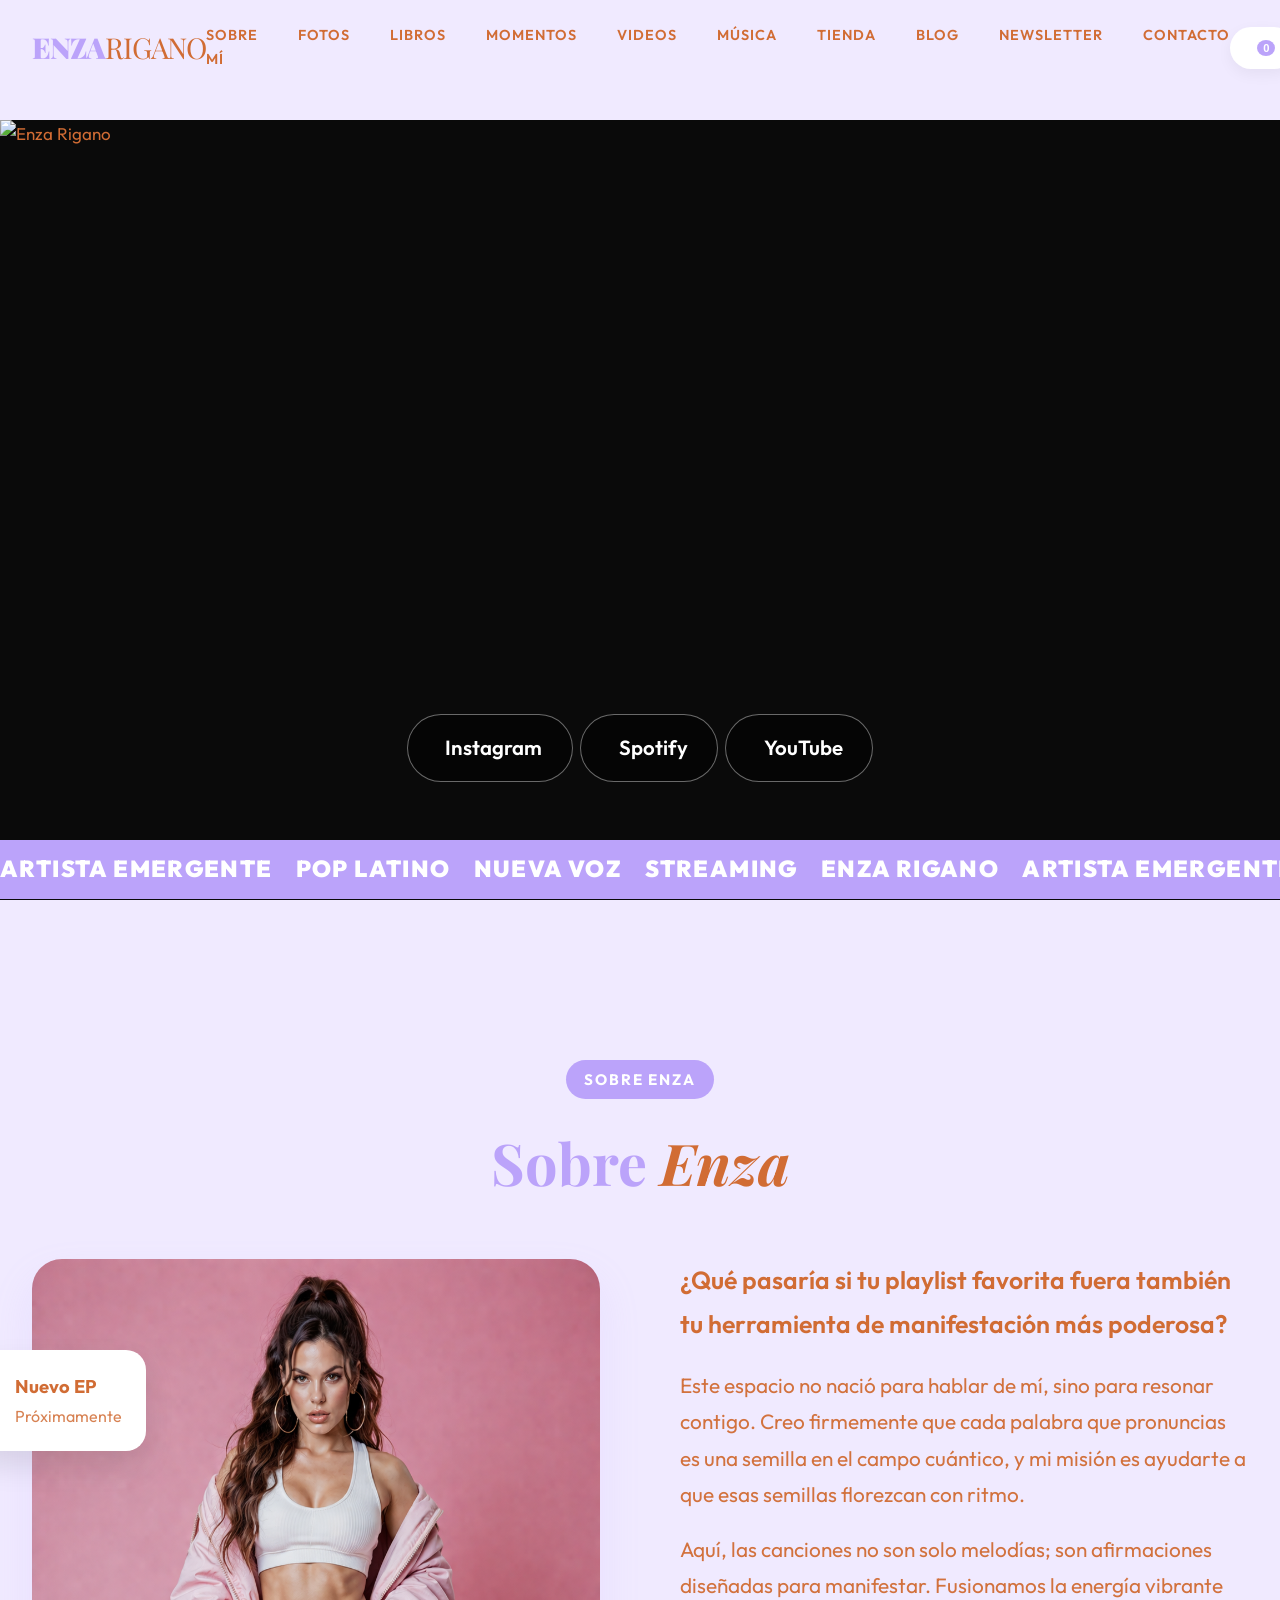
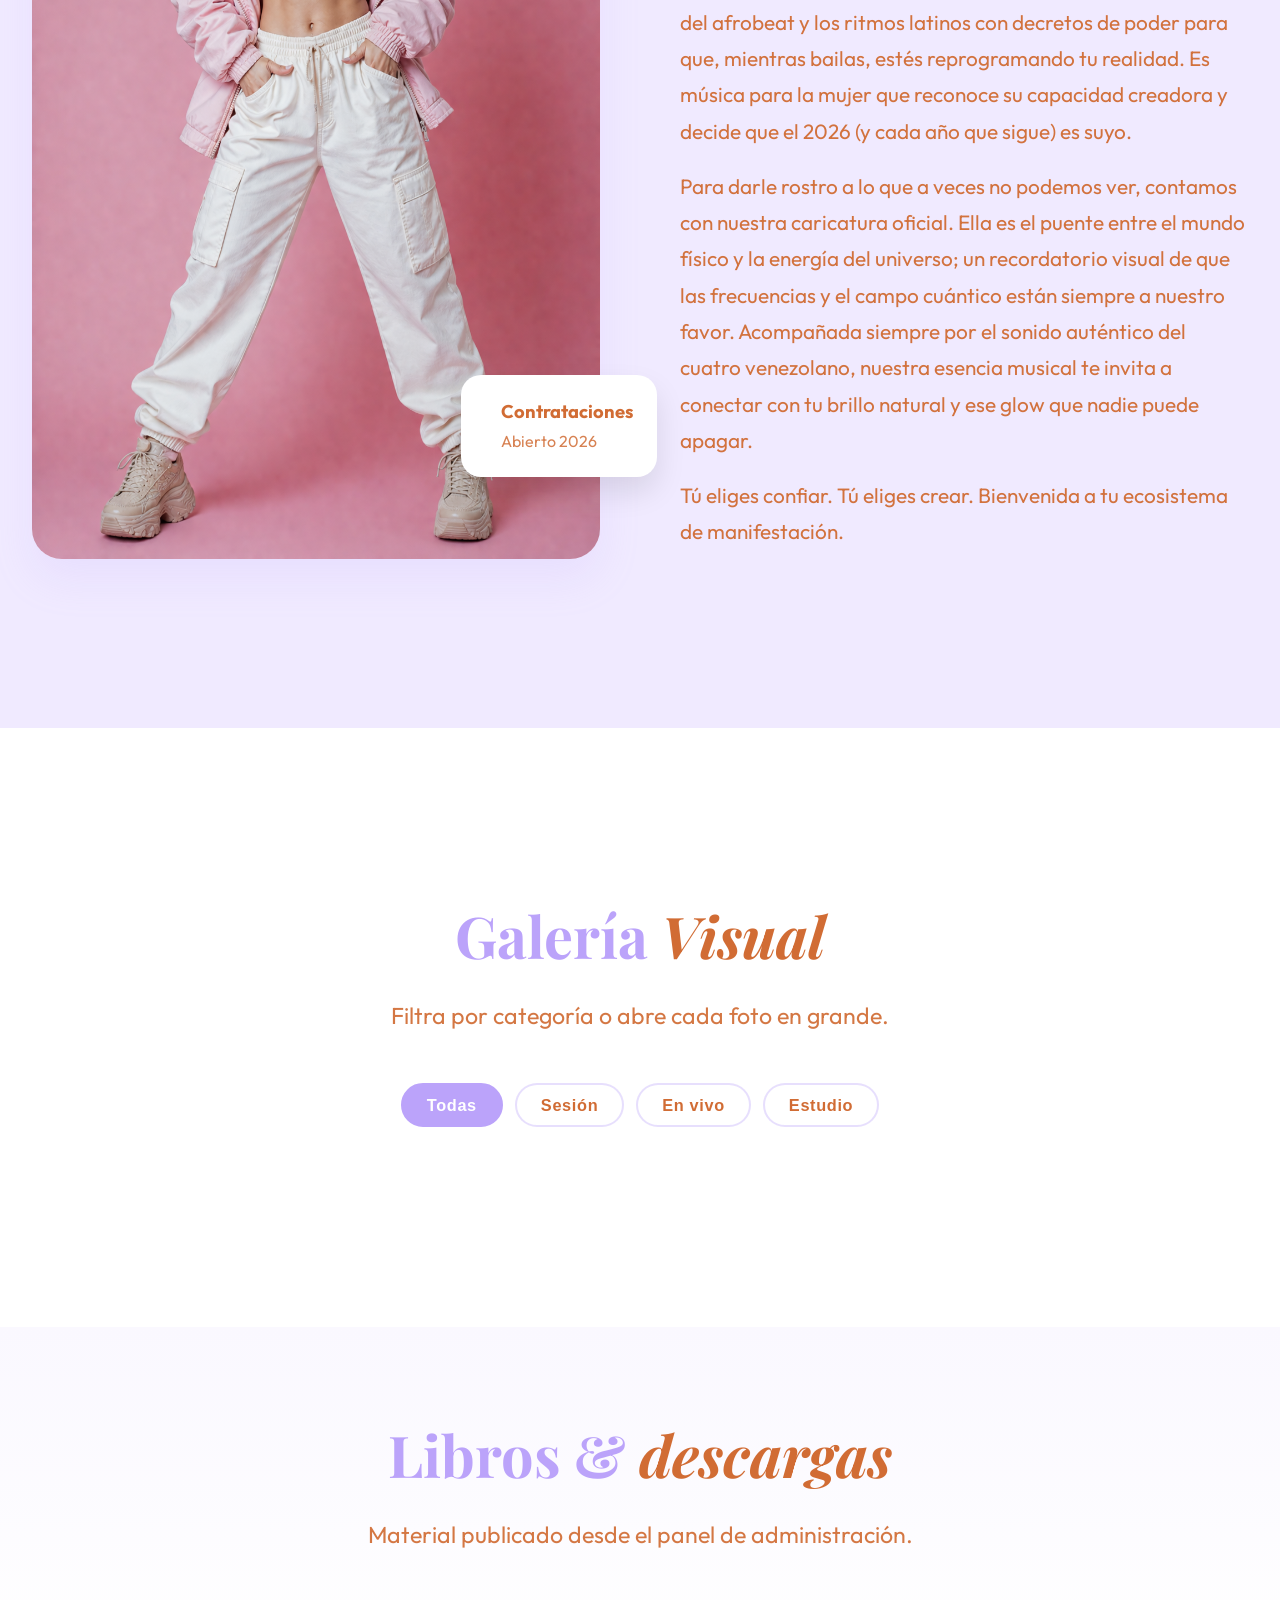
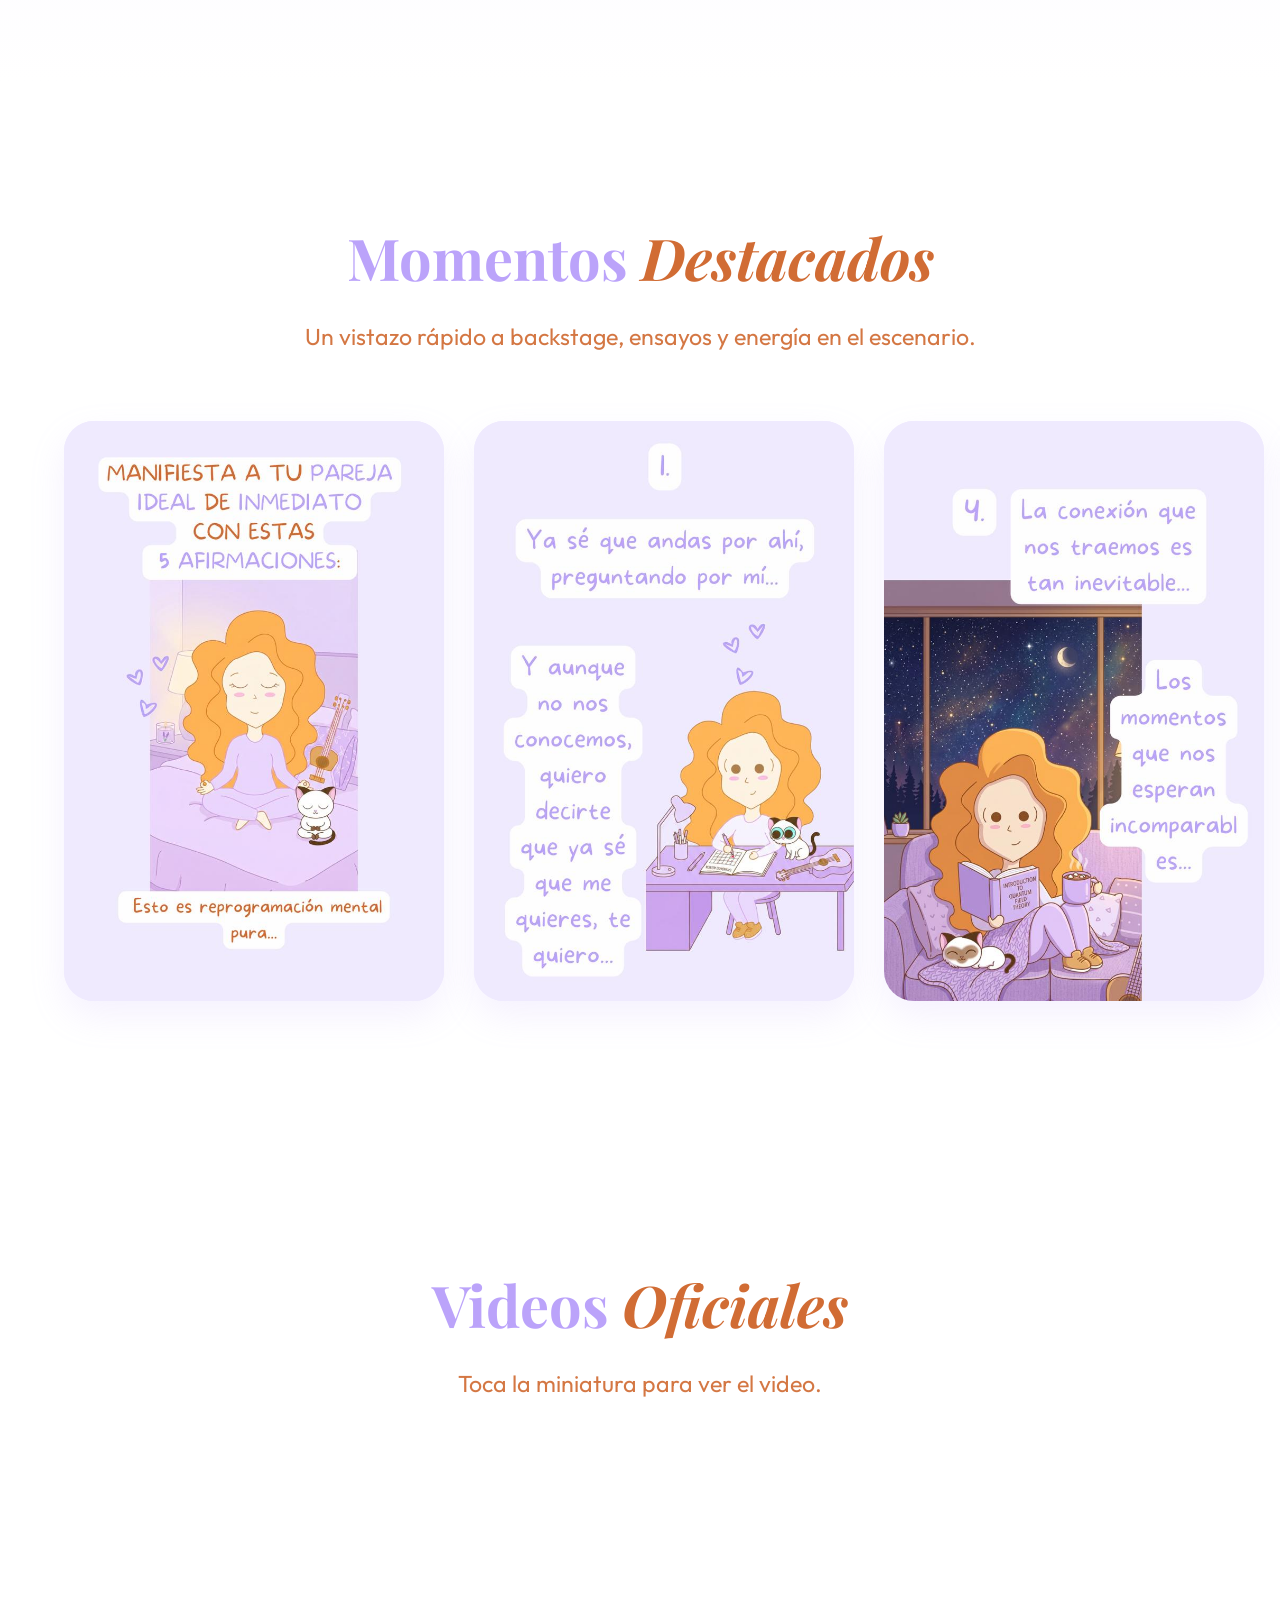
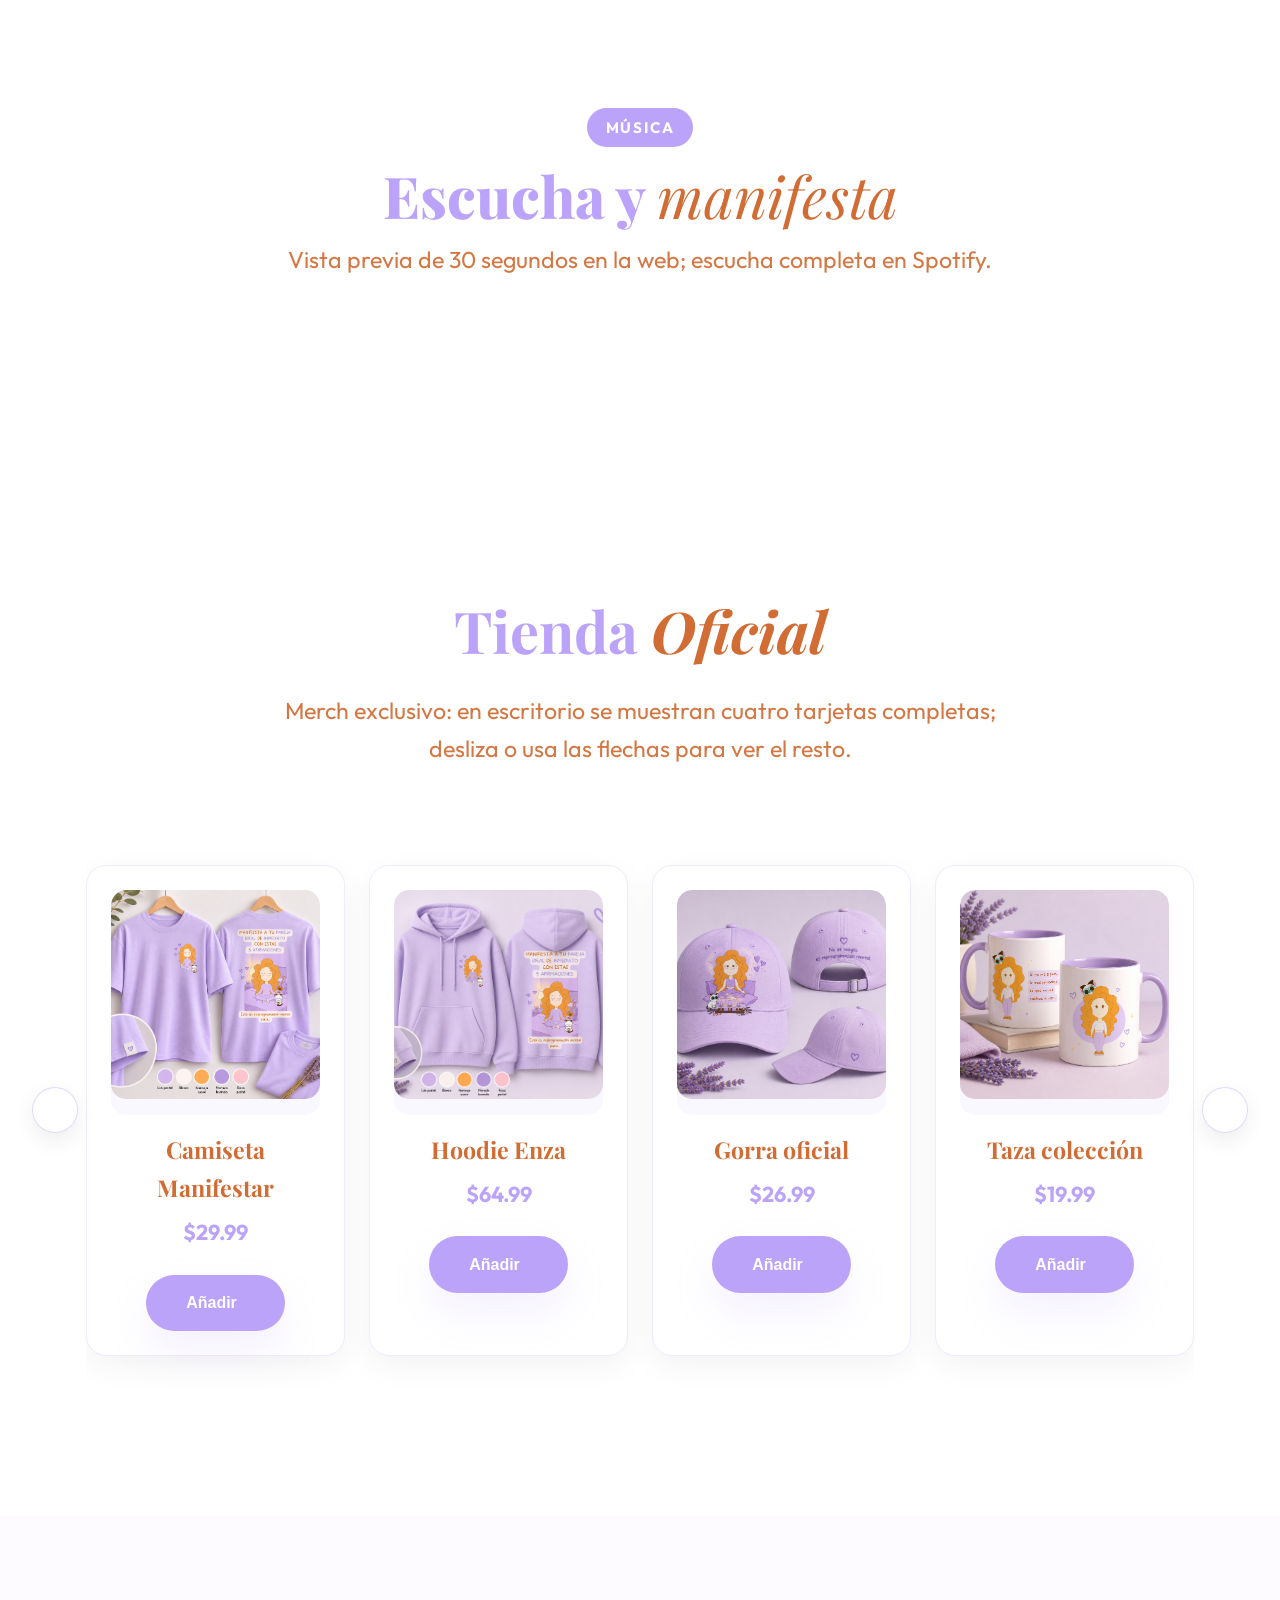
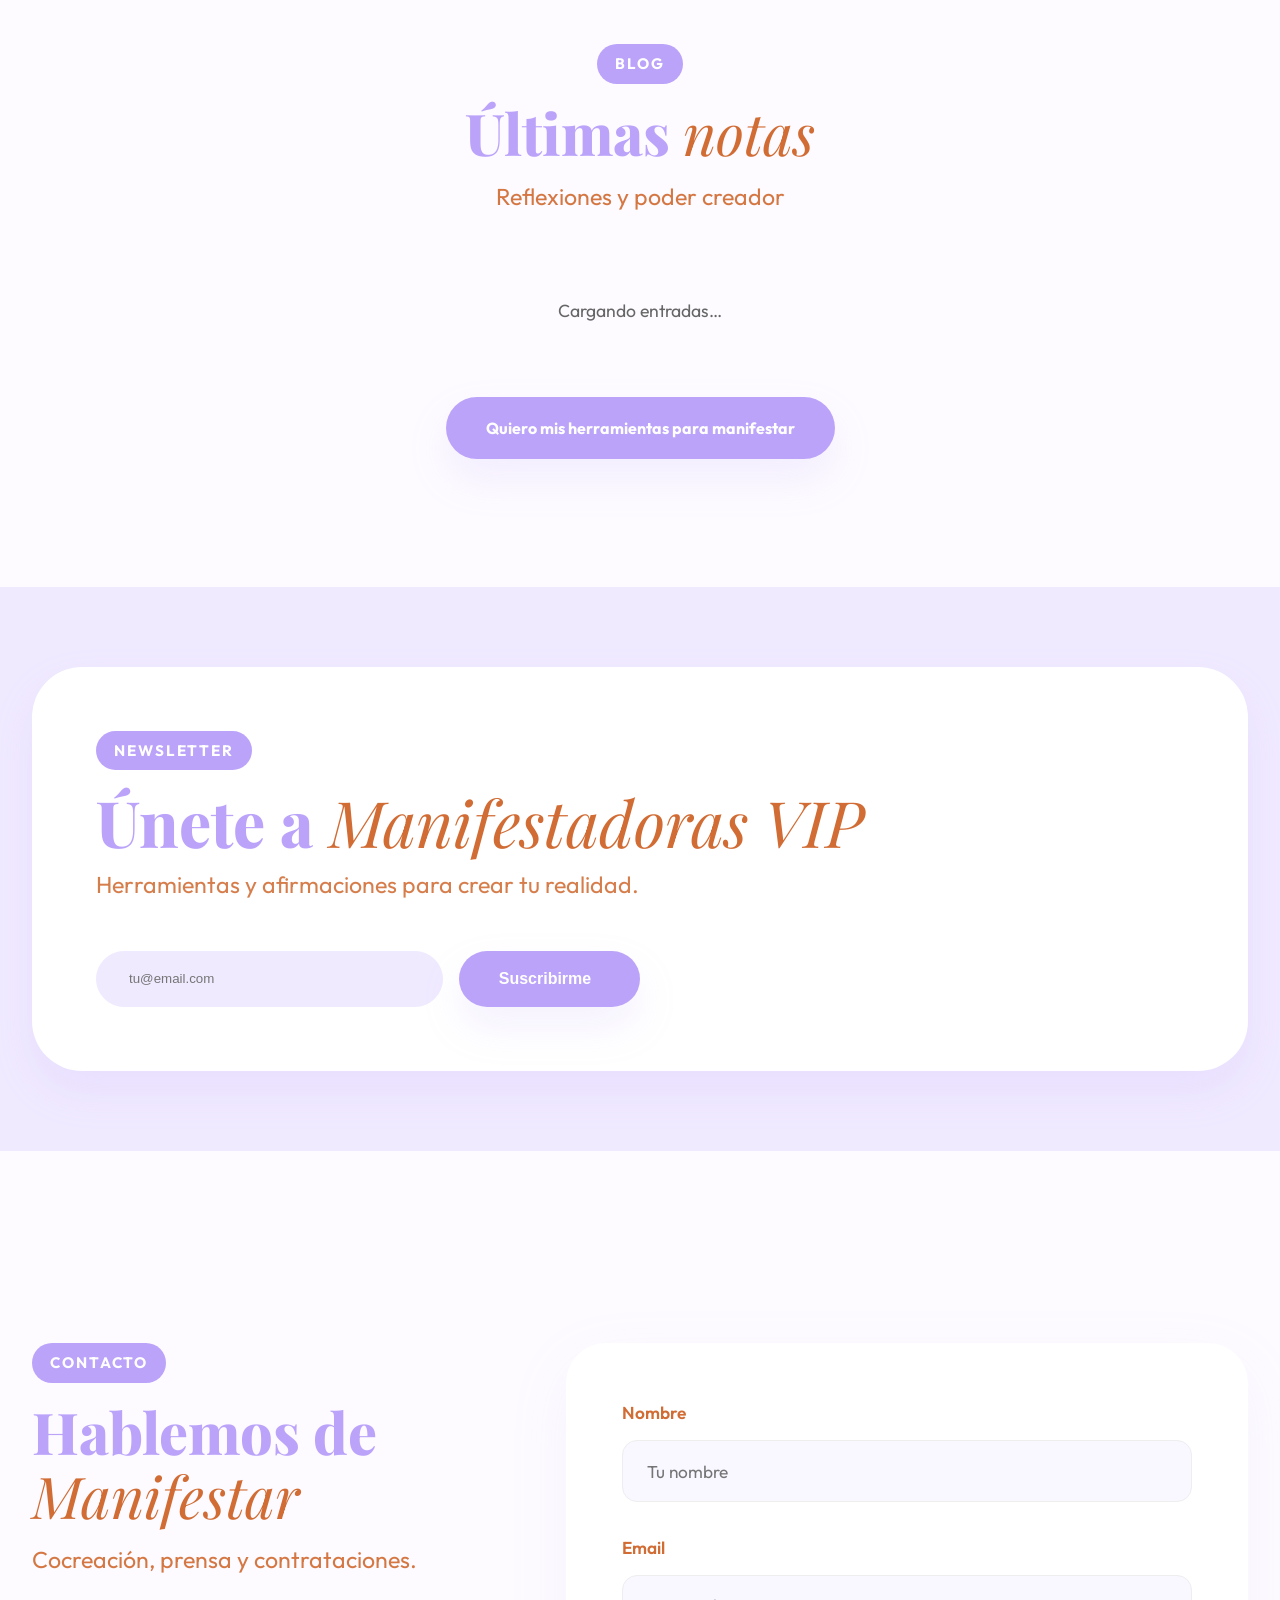
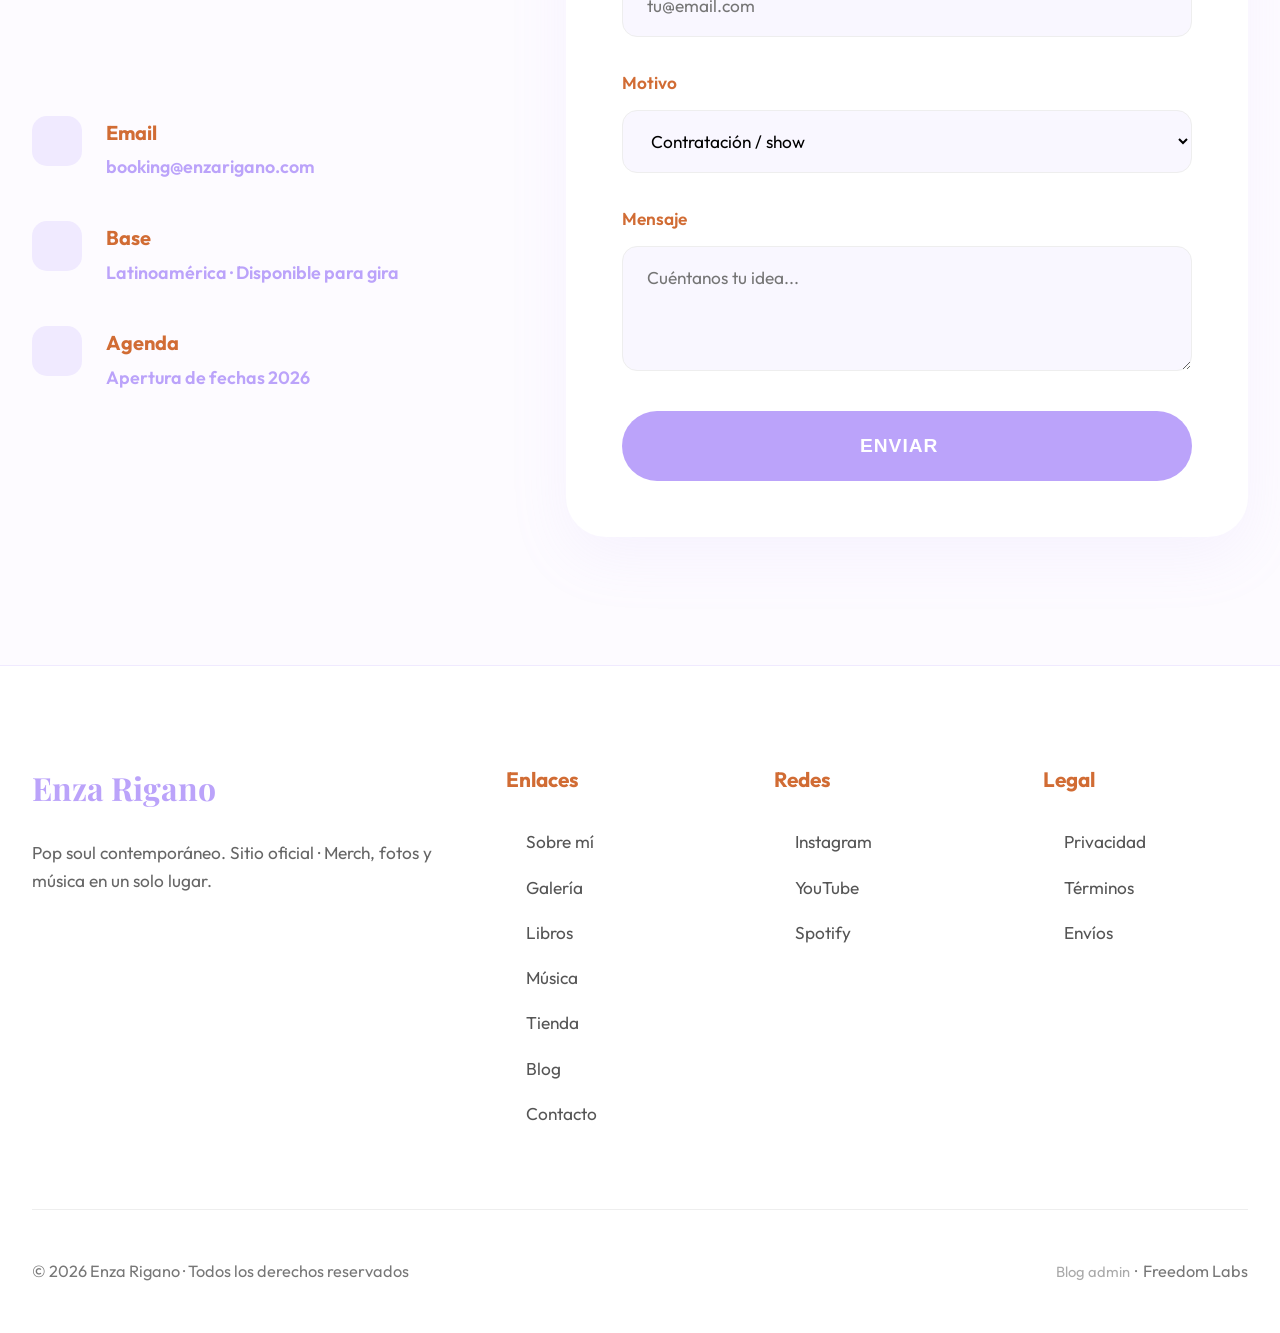
==== commit 98fd8257: "Admin galería: miniaturas, lightbox con cierre X; Firestore/Storage reglas abiertas; landing sin fil" ====
--- a/index.html
+++ b/index.html
@@ -9,7 +9,7 @@
   <link rel="preconnect" href="https://fonts.gstatic.com" crossorigin/>
   <link href="https://fonts.googleapis.com/css2?family=Outfit:wght@300;400;500;600;700;800;900&family=Playfair+Display:ital,wght@0,700;1,700&display=swap" rel="stylesheet"/>
   <script src="https://unpkg.com/lucide@latest"></script>
-  <link rel="stylesheet" href="style.css?v=25"/>
+  <link rel="stylesheet" href="style.css?v=33"/>
 </head>
 <body>
 
@@ -34,6 +34,7 @@
     <nav class="nav-links" aria-label="Principal">
       <a href="#about">Sobre Mí</a>
       <a href="#gallery">Fotos</a>
+      <a href="#books">Libros</a>
       <a href="#moments">Momentos</a>
       <a href="#videos">Videos</a>
       <a href="#music">Música</a>
@@ -50,6 +51,7 @@
 <nav id="mobile-nav" class="mobile-nav" aria-label="Móvil">
   <a href="#about" onclick="toggleNav()">Sobre Mí</a>
   <a href="#gallery" onclick="toggleNav()">Fotos</a>
+  <a href="#books" onclick="toggleNav()">Libros</a>
   <a href="#moments" onclick="toggleNav()">Momentos</a>
   <a href="#videos" onclick="toggleNav()">Videos</a>
   <a href="#music" onclick="toggleNav()">Música</a>
@@ -62,23 +64,10 @@
 <!-- Header (fijo) + este bloque = 1 pantalla: hero flexible + franja marquee -->
 <div id="hero" class="hero-viewport">
   <section class="hero-section" aria-label="Inicio">
-    <img src="public/hero.png" class="hero-bg-img" alt="" width="1920" height="1080" fetchpriority="high">
+    <img src="public/BannerEnza.png" class="hero-bg-img" alt="Enza Rigano" width="1920" height="1080" fetchpriority="high">
 
     <div class="hero-inner">
       <div class="hero-content">
-        <div class="hero-tag">Official Website</div>
-        <h1 class="hero-title">
-          <span class="hero-name-1">Enza</span>
-          <span class="hero-name-2">Rigano</span>
-        </h1>
-        <div class="hero-waveform" aria-hidden="true">
-          <span></span><span></span><span></span><span></span><span></span><span></span><span></span>
-        </div>
-        <p class="hero-subtitle">La voz que redefine el pop soul contemporáneo.</p>
-        <div class="hero-btns">
-          <a href="#store" class="btn-primary btn-with-icon"><i data-lucide="shopping-bag" aria-hidden="true"></i> Tienda oficial</a>
-          <a href="#contact" class="btn-outline btn-with-icon"><i data-lucide="mic-2" aria-hidden="true"></i> Contrataciones</a>
-        </div>
         <div class="hero-socials">
           <a href="https://instagram.com" class="social-pill" target="_blank" rel="noopener noreferrer"><i data-lucide="instagram"></i> Instagram</a>
           <a href="https://open.spotify.com" class="social-pill" target="_blank" rel="noopener noreferrer"><i data-lucide="music-2"></i> Spotify</a>
@@ -97,9 +86,8 @@
 <section id="about" class="about">
   <div class="container">
     <div class="section-header">
-      <div class="section-tag">Biografía</div>
+      <div class="section-tag">Sobre Enza</div>
       <h2>Sobre <em>Enza</em></h2>
-      <p>Manifestando a través de la música: pop soul, afirmaciones y una presencia escénica única.</p>
     </div>
     <div class="about-grid">
       <div class="about-img-wrap">
@@ -114,13 +102,11 @@
         </div>
       </div>
       <div class="about-copy">
-        <p class="lead-text">Enza combina melodías contemporáneas con letras que invitan a manifestar lo mejor de cada día.</p>
-        <p>Desde sesiones íntimas hasta escenarios llenos de energía, cada show es una experiencia donde la voz y la intención van de la mano.</p>
-        <div class="about-stats">
-          <div class="stat"><strong>50K+</strong><span>Streams</span></div>
-          <div class="stat"><strong>12</strong><span>Ciudades</span></div>
-          <div class="stat"><strong>100%</strong><span>Corazón</span></div>
-        </div>
+        <p class="lead-text">¿Qué pasaría si tu playlist favorita fuera también tu herramienta de manifestación más poderosa?</p>
+        <p>Este espacio no nació para hablar de mí, sino para resonar contigo. Creo firmemente que cada palabra que pronuncias es una semilla en el campo cuántico, y mi misión es ayudarte a que esas semillas florezcan con ritmo.</p>
+        <p>Aquí, las canciones no son solo melodías; son afirmaciones diseñadas para manifestar. Fusionamos la energía vibrante del afrobeat y los ritmos latinos con decretos de poder para que, mientras bailas, estés reprogramando tu realidad. Es música para la mujer que reconoce su capacidad creadora y decide que el 2026 (y cada año que sigue) es suyo.</p>
+        <p>Para darle rostro a lo que a veces no podemos ver, contamos con nuestra caricatura oficial. Ella es el puente entre el mundo físico y la energía del universo; un recordatorio visual de que las frecuencias y el campo cuántico están siempre a nuestro favor. Acompañada siempre por el sonido auténtico del cuatro venezolano, nuestra esencia musical te invita a conectar con tu brillo natural y ese glow que nadie puede apagar.</p>
+        <p>Tú eliges confiar. Tú eliges crear. Bienvenida a tu ecosistema de manifestación.</p>
       </div>
     </div>
   </div>
@@ -139,32 +125,18 @@
       <button type="button" class="filter-btn" data-cat="vivo" onclick="filterGallery('vivo', this)">En vivo</button>
       <button type="button" class="filter-btn" data-cat="estudio" onclick="filterGallery('estudio', this)">Estudio</button>
     </div>
-    <div class="gallery-grid">
-      <div class="gallery-item tall" data-cat="sesion" onclick="openLightbox('public/enza2.png','Sesión creativa')">
-        <img src="public/enza2.png" alt="Galería Enza Rigano" loading="lazy">
-        <div class="gallery-overlay"><span class="gallery-overlay-label"><i data-lucide="maximize-2" aria-hidden="true"></i> Ver</span></div>
-      </div>
-      <div class="gallery-item" data-cat="estudio" onclick="openLightbox('public/enza3.png','Estudio')">
-        <img src="public/enza3.png" alt="Galería Enza Rigano" loading="lazy">
-        <div class="gallery-overlay"><span class="gallery-overlay-label"><i data-lucide="maximize-2" aria-hidden="true"></i> Ver</span></div>
-      </div>
-      <div class="gallery-item wide" data-cat="vivo" onclick="openLightbox('public/enza5.png','En vivo')">
-        <img src="public/enza5.png" alt="Galería Enza Rigano" loading="lazy">
-        <div class="gallery-overlay"><span class="gallery-overlay-label"><i data-lucide="maximize-2" aria-hidden="true"></i> Ver</span></div>
-      </div>
-      <div class="gallery-item" data-cat="sesion" onclick="openLightbox('public/enza8.png','Sesión')">
-        <img src="public/enza8.png" alt="Galería Enza Rigano" loading="lazy">
-        <div class="gallery-overlay"><span class="gallery-overlay-label"><i data-lucide="maximize-2" aria-hidden="true"></i> Ver</span></div>
-      </div>
-      <div class="gallery-item tall" data-cat="vivo" onclick="openLightbox('public/enza9.png','Show')">
-        <img src="public/enza9.png" alt="Galería Enza Rigano" loading="lazy">
-        <div class="gallery-overlay"><span class="gallery-overlay-label"><i data-lucide="maximize-2" aria-hidden="true"></i> Ver</span></div>
-      </div>
-      <div class="gallery-item" data-cat="estudio" onclick="openLightbox('public/enza10.png','Estudio')">
-        <img src="public/enza10.png" alt="Galería Enza Rigano" loading="lazy">
-        <div class="gallery-overlay"><span class="gallery-overlay-label"><i data-lucide="maximize-2" aria-hidden="true"></i> Ver</span></div>
-      </div>
-    </div>
+    <div class="gallery-grid" id="gallery-grid-root"></div>
+  </div>
+</section>
+
+<!-- ===== LIBROS (Firestore) ===== -->
+<section id="books" class="books-section">
+  <div class="container">
+    <div class="section-header">
+      <h2>Libros &amp; <em>descargas</em></h2>
+      <p>Material publicado desde el panel de administración.</p>
+    </div>
+    <div id="books-grid-root" class="books-grid"></div>
   </div>
 </section>
 
@@ -194,31 +166,9 @@
   <div class="container">
     <div class="section-header">
       <h2>Videos <em>Oficiales</em></h2>
-      <p>Toca la miniatura para reproducir en grande (sustituye los IDs de YouTube por los tuyos).</p>
-    </div>
-    <div class="video-grid video-grid--thumbs">
-      <article class="video-card video-card--thumb">
-        <button type="button" class="video-thumb-btn" onclick="openVideo('https://www.youtube.com/embed/jfKfPfyJRdk?autoplay=1&amp;rel=0')" aria-label="Reproducir video 1">
-          <img src="https://img.youtube.com/vi/jfKfPfyJRdk/hqdefault.jpg" alt="" width="480" height="360" loading="lazy">
-          <span class="video-play"><i data-lucide="play"></i></span>
-        </button>
-        <h3 class="video-card-title">Video destacado</h3>
-      </article>
-      <article class="video-card video-card--thumb">
-        <button type="button" class="video-thumb-btn" onclick="openVideo('https://www.youtube.com/embed/kXYiU_JCYtU?autoplay=1&amp;rel=0')" aria-label="Reproducir video 2">
-          <img src="https://img.youtube.com/vi/kXYiU_JCYtU/hqdefault.jpg" alt="" width="480" height="360" loading="lazy">
-          <span class="video-play"><i data-lucide="play"></i></span>
-        </button>
-        <h3 class="video-card-title">Sesión / videoclip (sustituye por tus enlaces)</h3>
-      </article>
-      <article class="video-card video-card--thumb">
-        <button type="button" class="video-thumb-btn" onclick="openVideo('https://www.youtube.com/embed/5qap5aO4i9A?autoplay=1&amp;rel=0')" aria-label="Reproducir video 3">
-          <img src="https://img.youtube.com/vi/5qap5aO4i9A/hqdefault.jpg" alt="" width="480" height="360">
-          <span class="video-play"><i data-lucide="play"></i></span>
-        </button>
-        <h3 class="video-card-title">Playlist ambiente</h3>
-      </article>
-    </div>
+      <p>Toca la miniatura para ver el video.</p>
+    </div>
+    <div class="video-grid video-grid--thumbs" id="video-grid-root"></div>
   </div>
 </section>
 
@@ -227,47 +177,10 @@
   <div class="container">
     <div class="section-header">
       <div class="section-tag">Música</div>
-      <h2 class="section-title">Escucha &amp; <em>compra</em></h2>
-      <p class="section-sub">Lanza oficiales en streaming y descarga digital. Sustituye los enlaces de Spotify por los tuyos cuando los tengas.</p>
-    </div>
-    <div class="music-grid">
-      <article class="music-card">
-        <button type="button" class="modal-hit music-cover-hit" data-pname="Manifestar — Álbum (digital)" data-pprice="9.99" data-pimg="public/album1.png" aria-label="Ampliar portada Manifestar">
-          <img src="public/album1.png" alt="Manifestar — portada álbum" class="music-cover-img" width="400" height="400" loading="lazy">
-        </button>
-        <h3 class="music-card-title">Manifestar</h3>
-        <p class="music-card-meta">Álbum · Descarga HD</p>
-        <span class="music-card-price">$9.99</span>
-        <div class="music-card-actions">
-          <a href="https://open.spotify.com/" target="_blank" rel="noopener noreferrer" class="btn-outline music-stream-btn">Spotify</a>
-          <button type="button" class="btn-primary music-add-btn" onclick="addToCart('Manifestar — Álbum (digital)', 9.99, 'public/album1.png')">Añadir <i data-lucide="plus" class="btn-lucide" aria-hidden="true"></i></button>
-        </div>
-      </article>
-      <article class="music-card">
-        <button type="button" class="modal-hit music-cover-hit" data-pname="Single — Nuevo amanecer (digital)" data-pprice="1.99" data-pimg="public/album2.png" aria-label="Ampliar portada single">
-          <img src="public/album2.png" alt="Single Nuevo amanecer" class="music-cover-img" width="400" height="400" loading="lazy">
-        </button>
-        <h3 class="music-card-title">Nuevo amanecer</h3>
-        <p class="music-card-meta">Single digital</p>
-        <span class="music-card-price">$1.99</span>
-        <div class="music-card-actions">
-          <a href="https://open.spotify.com/" target="_blank" rel="noopener noreferrer" class="btn-outline music-stream-btn">Spotify</a>
-          <button type="button" class="btn-primary music-add-btn" onclick="addToCart('Single — Nuevo amanecer (digital)', 1.99, 'public/album2.png')">Añadir <i data-lucide="plus" class="btn-lucide" aria-hidden="true"></i></button>
-        </div>
-      </article>
-      <article class="music-card">
-        <button type="button" class="modal-hit music-cover-hit" data-pname="EP Sesiones en vivo (digital)" data-pprice="4.99" data-pimg="public/album3.png" aria-label="Ampliar portada EP">
-          <img src="public/album3.png" alt="EP Sesiones en vivo" class="music-cover-img" width="400" height="400" loading="lazy">
-        </button>
-        <h3 class="music-card-title">Sesiones en vivo</h3>
-        <p class="music-card-meta">EP · Digital</p>
-        <span class="music-card-price">$4.99</span>
-        <div class="music-card-actions">
-          <a href="https://open.spotify.com/" target="_blank" rel="noopener noreferrer" class="btn-outline music-stream-btn">Spotify</a>
-          <button type="button" class="btn-primary music-add-btn" onclick="addToCart('EP Sesiones en vivo (digital)', 4.99, 'public/album3.png')">Añadir <i data-lucide="plus" class="btn-lucide" aria-hidden="true"></i></button>
-        </div>
-      </article>
-    </div>
+      <h2 class="section-title">Escucha y <em>manifesta</em></h2>
+      <p class="section-sub">Vista previa de 30 segundos en la web; escucha completa en Spotify.</p>
+    </div>
+    <div class="music-grid" id="music-grid-root"></div>
   </div>
 </section>
 
@@ -353,11 +266,11 @@
     <div class="section-header">
       <div class="section-tag">Blog</div>
       <h2 class="section-title">Últimas <em>notas</em></h2>
-      <p class="section-sub">Reflexiones, fechas y lo que viene.</p>
+      <p class="section-sub">Reflexiones y poder creador</p>
     </div>
     <div id="blog-preview" class="blog-preview-grid"></div>
     <div class="blog-preview-actions">
-      <a href="blog/index.html" class="btn-primary blog-all-link">Ver todo el blog</a>
+      <a href="blog/index.html" class="btn-primary blog-all-link">Quiero mis herramientas para manifestar</a>
     </div>
   </div>
 </section>
@@ -368,8 +281,8 @@
     <div class="newsletter-inner">
       <div>
         <div class="section-tag">Newsletter</div>
-        <h2 class="section-title" style="margin-bottom: 0.5rem;">Únete al <em>manifestar</em></h2>
-        <p class="section-sub" style="margin-bottom: 0;">Novedades, fechas y contenido exclusivo en tu correo.</p>
+        <h2 class="section-title" style="margin-bottom: 0.5rem;">Únete a <em>Manifestadoras VIP</em></h2>
+        <p class="section-sub" style="margin-bottom: 0;">Herramientas y afirmaciones para crear tu realidad.</p>
       </div>
       <form id="newsletter-form" class="nl-form" onsubmit="subscribeNewsletter(event)">
         <input type="email" name="email" placeholder="tu@email.com" required autocomplete="email">
@@ -458,6 +371,7 @@
         <ul class="footer-list">
           <li><a href="#about" class="footer-link"><i data-lucide="chevron-right" class="footer-link-icon" aria-hidden="true"></i><span>Sobre mí</span></a></li>
           <li><a href="#gallery" class="footer-link"><i data-lucide="chevron-right" class="footer-link-icon" aria-hidden="true"></i><span>Galería</span></a></li>
+          <li><a href="#books" class="footer-link"><i data-lucide="chevron-right" class="footer-link-icon" aria-hidden="true"></i><span>Libros</span></a></li>
           <li><a href="#music" class="footer-link"><i data-lucide="chevron-right" class="footer-link-icon" aria-hidden="true"></i><span>Música</span></a></li>
           <li><a href="#store" class="footer-link"><i data-lucide="chevron-right" class="footer-link-icon" aria-hidden="true"></i><span>Tienda</span></a></li>
           <li><a href="blog/index.html" class="footer-link"><i data-lucide="chevron-right" class="footer-link-icon" aria-hidden="true"></i><span>Blog</span></a></li>
@@ -523,8 +437,9 @@
 <script src="https://www.gstatic.com/firebasejs/10.14.1/firebase-app-compat.js"></script>
 <script src="https://www.gstatic.com/firebasejs/10.14.1/firebase-firestore-compat.js"></script>
 <script src="js/firebase-config.js"></script>
-<script src="js/public-blog.js"></script>
+<script src="js/public-blog.js?v=3"></script>
 <script src="app.js"></script>
+<script src="js/site-firestore.js?v=3"></script>
 <script>
   document.getElementById('year').textContent = new Date().getFullYear();
   lucide.createIcons();
--- a/style.css
+++ b/style.css
@@ -9,6 +9,8 @@
   --font-secondary: 'Playfair Display', serif;
   --transition: all 0.4s cubic-bezier(0.165, 0.84, 0.44, 1);
   --shadow-premium: 0 20px 40px rgba(187, 163, 250, 0.15);
+  /* Aire bajo el header fijo + notch (evita que el retrato quede tapado arriba) */
+  --hero-header-clearance: max(7.5rem, calc(env(safe-area-inset-top, 0px) + 6.75rem));
 }
 
 svg.lucide {
@@ -24,7 +26,7 @@
   margin-left: 5px;
 }
 
-/* Iconos en botones � Lucide (l�nea fina, consistente con el resto del sitio) */
+/* Iconos en botones ? Lucide (l?nea fina, consistente con el resto del sitio) */
 .btn-checkout,
 .product-carousel .btn-primary {
   display: inline-flex;
@@ -265,7 +267,7 @@
   height: 100%;
 }
 
-/* Opacidad solo en el bloque legacy .hero � no en .hero-section (foto a full color) */
+/* Opacidad solo en el bloque legacy .hero ? no en .hero-section (foto a full color) */
 .hero .hero-bg-img {
   width: 100%;
   height: 100%;
@@ -1033,7 +1035,7 @@
 /* ===== CONTACT ===== */
 .contact-grid { align-items: flex-start; display: grid; }
 
-/* ===== SECTION HEADERS (p�gina principal) ===== */
+/* ===== SECTION HEADERS (p?gina principal) ===== */
 .section-header {
   text-align: center;
   max-width: 720px;
@@ -1191,7 +1193,7 @@
 
 @keyframes scrollInsta {
   0% { transform: translateX(0); }
-  100% { transform: translateX(calc(-350px * 7)); } /* Basado en 7 im�genes originales */
+  100% { transform: translateX(calc(-350px * 7)); } /* Basado en 7 im?genes originales */
 }
 
 
@@ -1494,7 +1496,7 @@
   display: block;
 }
 
-/* Ancho = N tarjetas enteras seg�n el ancho �til del carrusel (evita la 4� cortada) */
+/* Ancho = N tarjetas enteras seg?n el ancho ?til del carrusel (evita la 4? cortada) */
 @media (min-width: 1100px) {
   .marketplace .product-carousel .product-card {
     flex: 0 0 calc((100% - 3 * var(--pgap)) / 4);
@@ -1588,26 +1590,36 @@
 }
 
 /* ===== PAGE RESTORE: anchors + hero layout + gallery filters + video thumbs ===== */
-section[id],
+section[id] {
+  scroll-margin-top: 96px;
+}
+
 #hero.hero-viewport {
-  scroll-margin-top: 96px;
-}
-
-/* Una pantalla: header (fixed) + hero + franja marquee caben en el viewport */
+  scroll-margin-top: var(--hero-header-clearance);
+}
+
+/* Hero al menos una pantalla; la secci?n crece con la foto (sin recortar con cover) */
 .hero-viewport {
   display: flex;
   flex-direction: column;
   width: 100%;
-  height: 100vh;
-  height: 100dvh;
-  max-height: 100vh;
-  max-height: 100dvh;
-  overflow: hidden;
+  min-height: 100vh;
+  min-height: 100dvh;
+  height: auto;
+  overflow: visible;
   box-sizing: border-box;
+  padding-top: var(--hero-header-clearance);
+  /* Misma lila que el header en la franja del padding (evita corte negro bajo el men?) */
+  background-color: #0a0a0a;
+  background-image: linear-gradient(
+    var(--color-lila-bg) 0,
+    var(--color-lila-bg) var(--hero-header-clearance),
+    #0a0a0a var(--hero-header-clearance)
+  );
 }
 
 .hero-viewport > .hero-section {
-  flex: 1 1 0;
+  flex: 0 0 auto;
   min-height: 0;
 }
 
@@ -1619,29 +1631,27 @@
   position: relative;
   box-sizing: border-box;
   min-height: 0;
-  overflow: hidden;
+  overflow: visible;
   background: #0a0a0a;
 }
 
-/* Fondo foto: opacidad 1 (antes heredaba .hero-bg-img al 60% + fondo lila = aspecto blanquecino) */
+/* Banner a todo el ancho; altura natural (el padding del viewport deja sitio al header fijo) */
 .hero-section .hero-bg-img {
-  position: absolute;
-  inset: 0;
-  width: 100%;
-  height: 100%;
-  object-fit: cover;
-  object-position: center center;
+  position: relative;
+  display: block;
+  width: 100%;
+  height: auto;
   opacity: 1;
   z-index: 1;
   pointer-events: none;
 }
 
 .hero-inner {
-  position: relative;
+  position: absolute;
+  inset: 0;
   z-index: 2;
   max-width: 1400px;
   width: 100%;
-  height: 100%;
   min-height: 0;
   margin: 0 auto;
   padding: 4.75rem 1.5rem 0.75rem;
@@ -1654,10 +1664,20 @@
   -webkit-overflow-scrolling: touch;
 }
 
+.hero-section .hero-inner {
+  align-items: flex-end;
+  justify-content: center;
+  padding-bottom: clamp(2rem, 6vh, 4.5rem);
+  padding-left: 1.5rem;
+  padding-right: 1.5rem;
+}
+
 .hero-section .hero-content {
-  width: 100%;
-  max-width: 820px;
-  text-align: left;
+  width: auto;
+  max-width: 100%;
+  text-align: center;
+  margin-left: auto;
+  margin-right: auto;
   padding: 0.25rem 0;
   background: transparent;
   border-radius: 0;
@@ -1673,7 +1693,7 @@
   font-size: 1.2rem;
   letter-spacing: 0.18em;
   color: rgba(255, 255, 255, 0.98);
-  /* Sin glow: solo contorno m�nimo para leer sobre la foto */
+  /* Sin glow: solo contorno m?nimo para leer sobre la foto */
   text-shadow: 0 1px 0 rgba(0, 0, 0, 0.9);
 }
 
@@ -1682,7 +1702,7 @@
   margin-bottom: 0.5rem;
 }
 
-/* M�s grande y sin resplandor (anula .hero-name-* globales: text-shadow / filter) */
+/* M?s grande y sin resplandor (anula .hero-name-* globales: text-shadow / filter) */
 .hero-section .hero-name-1 {
   font-size: clamp(3.75rem, 13vw, 8rem);
   line-height: 1.02;
@@ -1698,7 +1718,7 @@
   text-shadow: none;
 }
 
-/* Evita el margin-bottom global de 3rem del .hero-waveform que romp�a los 540px */
+/* Evita el margin-bottom global de 3rem del .hero-waveform que romp?a los 540px */
 .hero-section .hero-waveform {
   margin-bottom: 0.75rem;
   height: 48px;
@@ -1738,8 +1758,9 @@
 }
 
 .hero-section .hero-socials {
-  margin-top: 0.65rem;
+  margin-top: 0;
   flex-wrap: wrap;
+  justify-content: center;
   gap: 0.45rem;
 }
 
@@ -1818,9 +1839,19 @@
     padding: 4.75rem 1rem 0.65rem;
   }
 
+  .hero-section .hero-inner {
+    align-items: flex-end;
+    justify-content: center;
+    text-align: center;
+    padding-bottom: clamp(1.75rem, 5vh, 3.25rem);
+    padding-left: 1rem;
+    padding-right: 1rem;
+  }
+
   .hero-section .hero-content {
     text-align: center;
-    margin: 0 auto;
+    margin-left: auto;
+    margin-right: auto;
     max-width: 100%;
   }
 
@@ -1829,8 +1860,7 @@
     margin-right: auto;
   }
 
-  .hero-section .hero-btns,
-  .hero-section .hero-socials {
+  .hero-section .hero-btns {
     justify-content: center;
   }
 }
@@ -1889,9 +1919,36 @@
   color: white;
 }
 
+/* Cartillas: 3 por fila en desktop; filas siguientes alineadas (no miniaturas gigantes) */
 .video-grid--thumbs {
-  max-width: none;
-  grid-template-columns: repeat(auto-fit, minmax(260px, 1fr));
+  max-width: 1140px;
+  margin-left: auto;
+  margin-right: auto;
+  grid-template-columns: repeat(3, minmax(0, 1fr));
+  gap: clamp(1rem, 2.2vw, 1.65rem);
+}
+
+.video-grid--thumbs > .video-fs-msg {
+  grid-column: 1 / -1;
+  text-align: center;
+  padding: 2rem 1rem;
+  color: #666;
+  font-size: 1.05rem;
+  margin: 0;
+}
+
+@media (max-width: 900px) {
+  .video-grid--thumbs {
+    grid-template-columns: repeat(2, minmax(0, 1fr));
+    max-width: 640px;
+  }
+}
+
+@media (max-width: 520px) {
+  .video-grid--thumbs {
+    grid-template-columns: 1fr;
+    max-width: 420px;
+  }
 }
 
 .video-card--thumb {
@@ -1899,6 +1956,8 @@
   background: transparent;
   box-shadow: none;
   overflow: visible;
+  max-width: 100%;
+  min-width: 0;
 }
 
 .video-thumb-btn {
@@ -1907,11 +1966,11 @@
   width: 100%;
   padding: 0;
   border: none;
-  border-radius: 24px;
+  border-radius: 18px;
   overflow: hidden;
   cursor: pointer;
   aspect-ratio: 16 / 9;
-  box-shadow: var(--shadow-premium);
+  box-shadow: 0 12px 28px rgba(187, 163, 250, 0.18);
 }
 
 .video-thumb-btn img {
@@ -1941,21 +2000,21 @@
 }
 
 .video-play svg.lucide {
-  width: 56px;
-  height: 56px;
+  width: clamp(36px, 5vw, 48px);
+  height: clamp(36px, 5vw, 48px);
   color: white;
   stroke-width: 1.5px;
   filter: drop-shadow(0 4px 12px rgba(0, 0, 0, 0.5));
 }
 
 .video-card-title {
-  margin-top: 1rem;
-  font-size: clamp(1.12rem, 2vw, 1.3rem);
+  margin-top: 0.65rem;
+  font-size: clamp(0.95rem, 1.35vw, 1.12rem);
   font-family: var(--font-primary);
   font-weight: 700;
   color: var(--color-text-brown);
   text-align: center;
-  line-height: 1.45;
+  line-height: 1.35;
 }
 
 .lightbox {
@@ -2015,6 +2074,21 @@
   box-shadow: 0 20px 48px rgba(187, 163, 250, 0.15);
 }
 
+.blog-card-image-wrap {
+  margin: -2rem -2rem 1.25rem;
+  border-radius: 24px 24px 0 0;
+  overflow: hidden;
+  aspect-ratio: 16 / 10;
+  background: #f3f0fa;
+}
+
+.blog-card-image {
+  width: 100%;
+  height: 100%;
+  object-fit: cover;
+  display: block;
+}
+
 .blog-card-meta {
   font-size: 0.9rem;
   color: #888;
@@ -2119,6 +2193,41 @@
   border-bottom: none;
 }
 
+.blog-list-item--with-thumb {
+  display: grid;
+  grid-template-columns: minmax(140px, 220px) 1fr;
+  gap: 1.5rem 2rem;
+  align-items: start;
+}
+
+.blog-list-thumb {
+  border-radius: 16px;
+  overflow: hidden;
+  aspect-ratio: 16 / 10;
+  background: #f3f0fa;
+}
+
+.blog-list-thumb img {
+  width: 100%;
+  height: 100%;
+  object-fit: cover;
+  display: block;
+}
+
+.blog-list-item-body {
+  min-width: 0;
+}
+
+@media (max-width: 640px) {
+  .blog-list-item--with-thumb {
+    grid-template-columns: 1fr;
+  }
+
+  .blog-list-thumb {
+    max-height: 200px;
+  }
+}
+
 .blog-list-date {
   display: block;
   font-size: 0.95rem;
@@ -2180,6 +2289,46 @@
   line-height: 1.15;
 }
 
+.blog-post-cover {
+  margin: 0 0 2rem;
+  border-radius: 20px;
+  overflow: hidden;
+  background: #f3f0fa;
+}
+
+.blog-post-cover img {
+  width: 100%;
+  height: auto;
+  display: block;
+}
+
+.blog-post-attachments {
+  margin-top: 2.5rem;
+  padding: 1.5rem 1.75rem;
+  border-radius: 16px;
+  background: rgba(187, 163, 250, 0.12);
+  border: 1px solid rgba(187, 163, 250, 0.35);
+}
+
+.blog-post-attachments-title {
+  font-size: 1.15rem;
+  font-weight: 800;
+  color: var(--color-accent-purple);
+  margin: 0 0 1rem;
+}
+
+.blog-post-attachments-list {
+  margin: 0;
+  padding-left: 1.25rem;
+  line-height: 1.7;
+  color: var(--color-text-brown);
+}
+
+.blog-post-attachments-list a {
+  font-weight: 700;
+  color: var(--color-accent-purple);
+}
+
 .blog-post-body {
   font-size: 1.15rem;
   line-height: 1.75;
@@ -2206,48 +2355,302 @@
   gap: 0.35rem;
 }
 
-/* ===== ADMIN BLOG ===== */
+/* ===== BOOKS (Firestore) ===== */
+.books-section {
+  padding: 5rem 0;
+  background: linear-gradient(180deg, #faf8ff 0%, #fff 100%);
+}
+
+.books-grid {
+  display: grid;
+  grid-template-columns: repeat(auto-fill, minmax(280px, 1fr));
+  gap: 2rem;
+  margin-top: 2rem;
+}
+
+.book-card {
+  background: #fff;
+  border-radius: 22px;
+  overflow: hidden;
+  border: 1px solid #eee9fb;
+  box-shadow: 0 12px 36px rgba(187, 163, 250, 0.1);
+  display: flex;
+  flex-direction: column;
+  transition: var(--transition);
+}
+
+.book-card:hover {
+  transform: translateY(-4px);
+  box-shadow: 0 18px 44px rgba(187, 163, 250, 0.18);
+}
+
+.book-card-cover {
+  aspect-ratio: 3 / 4;
+  background: #f0ecf8;
+}
+
+.book-card-cover--empty {
+  min-height: 200px;
+}
+
+.book-card-cover img {
+  width: 100%;
+  height: 100%;
+  object-fit: cover;
+  display: block;
+}
+
+.book-card-body {
+  padding: 1.5rem 1.75rem 1.75rem;
+  display: flex;
+  flex-direction: column;
+  gap: 0.75rem;
+  flex: 1;
+}
+
+.book-card-title {
+  font-family: var(--font-secondary);
+  font-size: 1.35rem;
+  color: var(--color-accent-purple);
+  margin: 0;
+  line-height: 1.25;
+}
+
+.book-card-desc {
+  margin: 0;
+  font-size: 1.02rem;
+  line-height: 1.6;
+  color: var(--color-text-brown);
+  opacity: 0.92;
+  flex: 1;
+}
+
+.book-card-btn {
+  align-self: flex-start;
+  margin-top: 0.5rem;
+  padding: 0.75rem 1.35rem;
+  font-size: 0.92rem;
+  font-weight: 700;
+}
+
+.books-fs-msg,
+.gallery-fs-msg {
+  text-align: center;
+  padding: 2rem 1rem;
+  color: #666;
+  font-size: 1.05rem;
+}
+
+.gallery-grid > .gallery-fs-msg,
+.books-grid > .books-fs-msg {
+  grid-column: 1 / -1;
+}
+
+/* ===== ADMIN ? Panel (UI profesional) ===== */
 .admin-body {
+  --adm-bg: #eceaf4;
+  --adm-surface: #ffffff;
+  --adm-muted: #f5f3fb;
+  --adm-border: rgba(60, 42, 102, 0.14);
+  --adm-border-focus: #6b4eb8;
+  --adm-text: #1f1730;
+  --adm-text-dim: #5c5470;
+  --adm-accent: #6b4eb8;
+  --adm-accent-hover: #5a3fa3;
+  --adm-focus-ring: rgba(107, 78, 184, 0.28);
+  --adm-radius: 18px;
+  --adm-radius-sm: 12px;
+  --adm-shadow: 0 8px 32px rgba(31, 23, 48, 0.08);
+  --adm-shadow-header: 0 1px 0 rgba(255, 255, 255, 0.9), 0 8px 28px rgba(31, 23, 48, 0.06);
   min-height: 100vh;
-  background: var(--color-lila-bg);
-  padding-top: 5.5rem;
+  background: var(--adm-bg);
+  padding-top: 5.25rem;
+  color: var(--adm-text);
+  font-size: 1.0625rem;
+  line-height: 1.55;
+  -webkit-font-smoothing: antialiased;
+}
+
+.admin-body h1,
+.admin-body .admin-page-title {
+  color: var(--adm-text);
+  font-family: var(--font-primary);
+}
+
+.admin-main.container {
+  max-width: 1320px;
+  padding-left: clamp(1.25rem, 4vw, 2.5rem);
+  padding-right: clamp(1.25rem, 4vw, 2.5rem);
+}
+
+.admin-main:has(#login-panel:not([hidden])) {
+  display: flex;
+  flex-direction: column;
+  align-items: center;
+  justify-content: flex-start;
+  padding-top: 1.5rem;
+}
+
+.admin-layout {
+  display: flex;
+  flex-wrap: nowrap;
+  align-items: flex-start;
+  gap: 0;
+  width: 100%;
+  max-width: 1320px;
+  margin: 0 auto;
+  padding: 0 0 4rem;
+}
+
+.admin-sidebar {
+  flex: 0 0 248px;
+  position: sticky;
+  top: 5.75rem;
+  padding-right: 1.75rem;
+}
+
+.admin-side-nav {
+  display: flex;
+  flex-direction: column;
+  gap: 0.5rem;
+  padding: 1.25rem;
+  background: var(--adm-surface);
+  border-radius: var(--adm-radius);
+  border: 1px solid var(--adm-border);
+  box-shadow: var(--adm-shadow);
+}
+
+.admin-side-link {
+  display: block;
+  width: 100%;
+  text-align: left;
+  padding: 1rem 1.15rem;
+  border-radius: var(--adm-radius-sm);
+  border: 1px solid transparent;
+  background: transparent;
+  font-family: var(--font-primary);
+  font-weight: 600;
+  font-size: 1.0625rem;
+  color: var(--adm-text-dim);
+  cursor: pointer;
+  transition: background 0.18s ease, color 0.18s ease, border-color 0.18s ease, box-shadow 0.18s ease;
+}
+
+.admin-side-link:hover {
+  background: var(--adm-muted);
+  color: var(--adm-text);
+}
+
+.admin-side-link.active {
+  background: linear-gradient(135deg, rgba(107, 78, 184, 0.12) 0%, rgba(107, 78, 184, 0.06) 100%);
+  border-color: rgba(107, 78, 184, 0.35);
+  color: var(--adm-accent);
+  font-weight: 700;
+  box-shadow: 0 1px 0 rgba(255, 255, 255, 0.8) inset;
+}
+
+.admin-panels {
+  flex: 1;
+  min-width: 0;
+  background: var(--adm-surface);
+  border-radius: var(--adm-radius);
+  padding: clamp(1.75rem, 3vw, 2.75rem) clamp(1.5rem, 3vw, 2.75rem);
+  border: 1px solid var(--adm-border);
+  box-shadow: var(--adm-shadow);
+}
+
+.admin-panels .admin-panel-page.admin-editor {
+  background: transparent;
+  box-shadow: none;
+  padding: 0;
+  border-radius: 0;
+}
+
+@media (max-width: 900px) {
+  .admin-layout {
+    flex-direction: column;
+  }
+
+  .admin-sidebar {
+    flex: none;
+    width: 100%;
+    position: static;
+    padding-right: 0;
+    padding-bottom: 1.25rem;
+  }
+
+  .admin-side-nav {
+    flex-direction: row;
+    flex-wrap: wrap;
+    gap: 0.5rem;
+    justify-content: stretch;
+  }
+
+  .admin-side-link {
+    flex: 1 1 auto;
+    min-width: 120px;
+    text-align: center;
+    font-size: 1rem;
+    padding: 0.9rem 0.85rem;
+  }
 }
 
 .admin-header {
-  background: #fff;
-  border-bottom: 1px solid #eee9fb;
-  padding: 1rem 0;
+  background: rgba(255, 255, 255, 0.92);
+  border-bottom: 1px solid var(--adm-border);
+  padding: 1.1rem 0;
   position: fixed;
   top: 0;
   left: 0;
   width: 100%;
   z-index: 1000;
+  backdrop-filter: blur(14px);
+  -webkit-backdrop-filter: blur(14px);
+  box-shadow: var(--adm-shadow-header);
+}
+
+.admin-header .container {
+  max-width: 1320px;
 }
 
 .admin-header-inner {
   display: flex;
   align-items: center;
   justify-content: space-between;
-  gap: 1rem;
+  gap: 1.25rem;
   flex-wrap: wrap;
 }
 
 .admin-logo {
-  font-size: 1.45rem;
+  font-size: 1.5rem;
+  font-weight: 800;
+  letter-spacing: -0.02em;
+  color: var(--adm-text);
+}
+
+.admin-logo span {
+  color: var(--adm-accent);
 }
 
 .admin-badge {
-  font-size: 0.8rem;
-  font-weight: 700;
+  font-size: 0.72rem;
+  font-weight: 800;
   text-transform: uppercase;
-  letter-spacing: 0.1em;
-  color: var(--color-accent-purple);
+  letter-spacing: 0.14em;
+  color: var(--adm-text-dim);
+  padding: 0.4rem 0.85rem;
+  background: var(--adm-muted);
+  border-radius: 999px;
+  border: 1px solid var(--adm-border);
 }
 
 .admin-logout {
   margin-left: auto;
-  padding: 0.65rem 1.35rem;
-  font-size: 0.88rem;
+  padding: 0.75rem 1.5rem;
+  font-size: 0.95rem;
+  font-weight: 700;
+  border-radius: 999px;
+  min-height: 48px;
 }
 
 .admin-main {
@@ -2256,42 +2659,92 @@
 
 .admin-banner {
   margin-bottom: 1.5rem;
+  border-radius: var(--adm-radius-sm);
+}
+
+.admin-body .admin-banner.blog-msg {
+  width: 100%;
+  max-width: 1320px;
+  margin-left: auto;
+  margin-right: auto;
+  padding: 1.2rem 1.5rem;
+  font-size: 1.05rem;
+  line-height: 1.5;
+  border: 1px solid rgba(209, 108, 52, 0.22);
 }
 
 .admin-page-title {
-  font-family: var(--font-secondary);
-  font-size: clamp(1.75rem, 3vw, 2.25rem);
-  color: var(--color-accent-purple);
-  margin-bottom: 1rem;
+  font-family: var(--font-primary);
+  font-size: clamp(1.85rem, 3.5vw, 2.35rem);
+  font-weight: 800;
+  letter-spacing: -0.03em;
+  color: var(--adm-text);
+  margin-bottom: 0.35rem;
+  line-height: 1.2;
 }
 
 .admin-intro {
-  font-size: 1.05rem;
-  color: #555;
+  font-size: 1.125rem;
+  color: var(--adm-text-dim);
+  margin-bottom: 2rem;
+  line-height: 1.65;
+  max-width: 52ch;
+}
+
+.admin-login-panel {
+  background: var(--adm-surface);
+  padding: clamp(2rem, 5vw, 3rem);
+  border-radius: var(--adm-radius);
+  border: 1px solid var(--adm-border);
+  box-shadow: var(--adm-shadow);
+  width: 100%;
+  max-width: 520px;
+  margin: 0 auto 2rem;
+}
+
+.admin-login-fields {
+  display: flex;
+  flex-direction: column;
+  gap: 0.65rem;
+  width: 100%;
+  max-width: none;
   margin-bottom: 1.5rem;
-  line-height: 1.6;
-}
-
-.admin-login-fields {
-  display: flex;
-  flex-direction: column;
-  gap: 0.5rem;
-  max-width: 420px;
-  margin-bottom: 1rem;
 }
 
 .admin-login-fields label {
   font-weight: 700;
-  font-size: 0.9rem;
-  color: var(--color-text-brown);
+  font-size: 0.8125rem;
+  text-transform: uppercase;
+  letter-spacing: 0.08em;
+  color: var(--adm-text-dim);
 }
 
 .admin-login-fields input {
-  padding: 0.9rem 1.1rem;
-  border-radius: 12px;
-  border: 1px solid #ddd;
-  font-size: 1rem;
-  margin-bottom: 0.5rem;
+  padding: 1.1rem 1.2rem;
+  border-radius: var(--adm-radius-sm);
+  border: 1.5px solid var(--adm-border);
+  font-size: 1.125rem;
+  font-family: var(--font-primary);
+  background: var(--adm-muted);
+  color: var(--adm-text);
+  margin-bottom: 0;
+  min-height: 56px;
+  transition: border-color 0.18s ease, box-shadow 0.18s ease, background 0.18s ease;
+}
+
+.admin-login-fields input::placeholder {
+  color: #9a93a8;
+}
+
+.admin-login-fields input:hover {
+  border-color: rgba(107, 78, 184, 0.35);
+}
+
+.admin-login-fields input:focus {
+  outline: none;
+  border-color: var(--adm-border-focus);
+  background: var(--adm-surface);
+  box-shadow: 0 0 0 4px var(--adm-focus-ring);
 }
 
 .admin-login-actions {
@@ -2301,114 +2754,466 @@
   align-items: center;
 }
 
+.admin-login-actions .btn-primary {
+  min-height: 52px;
+  padding: 0 2rem;
+  font-size: 1.0625rem;
+  font-weight: 700;
+  border-radius: 999px;
+}
+
 .admin-btn-secondary {
-  border-color: var(--color-accent-purple);
-  color: var(--color-accent-purple);
+  border-color: var(--adm-accent);
+  color: var(--adm-accent);
+  min-height: 48px;
 }
 
 .admin-msg {
-  padding: 0.75rem 1rem;
-  border-radius: 12px;
-  font-size: 0.98rem;
-  margin: 0.75rem 0;
+  padding: 1rem 1.2rem;
+  border-radius: var(--adm-radius-sm);
+  font-size: 1.02rem;
+  font-weight: 600;
+  margin: 1rem 0;
+  line-height: 1.45;
 }
 
 .admin-msg--info {
-  background: #eef6ff;
-  color: #1565c0;
+  background: #e8f0ff;
+  color: #1a4a8c;
+  border: 1px solid rgba(26, 74, 140, 0.15);
 }
 
 .admin-msg--ok {
-  background: #e8f5e9;
-  color: #2e7d32;
+  background: #e6f7ed;
+  color: #146c2e;
+  border: 1px solid rgba(20, 108, 46, 0.18);
 }
 
 .admin-msg--err {
-  background: #ffebee;
-  color: #c62828;
-}
-
-.admin-login-panel {
-  background: #fff;
-  padding: 2.5rem;
-  border-radius: 24px;
-  box-shadow: var(--shadow-premium);
-  max-width: 560px;
-}
-
-.admin-editor {
-  background: #fff;
-  padding: 2.5rem;
-  border-radius: 24px;
-  box-shadow: var(--shadow-premium);
+  background: #fdecef;
+  color: #9b1c3a;
+  border: 1px solid rgba(155, 28, 58, 0.2);
 }
 
 .admin-editor-head {
   display: flex;
   flex-wrap: wrap;
   justify-content: space-between;
-  align-items: center;
-  gap: 1rem;
+  align-items: flex-start;
+  gap: 1.25rem;
   margin-bottom: 2rem;
+  padding-bottom: 1.75rem;
+  border-bottom: 1px solid var(--adm-border);
+}
+
+.admin-editor-head .btn-outline {
+  min-height: 48px;
+  padding: 0 1.35rem;
+  font-weight: 700;
+  font-size: 1rem;
+  border-radius: 999px;
 }
 
 .admin-form {
   display: flex;
   flex-direction: column;
-  gap: 0.5rem;
+  gap: 1.35rem;
+  padding: clamp(1.5rem, 3vw, 2.25rem);
+  background: var(--adm-muted);
+  border-radius: var(--adm-radius);
+  border: 1px solid var(--adm-border);
+  margin-bottom: 2rem;
 }
 
 .admin-form label {
   font-weight: 700;
-  margin-top: 0.75rem;
-  color: var(--color-text-brown);
+  font-size: 0.8125rem;
+  text-transform: uppercase;
+  letter-spacing: 0.07em;
+  color: var(--adm-text-dim);
+  margin: 0;
+  line-height: 1.3;
+}
+
+.admin-form label .admin-hint {
+  display: inline;
+  font-weight: 500;
+  text-transform: none;
+  letter-spacing: 0;
+  font-size: 0.95rem;
+  color: #7d758a;
 }
 
 .admin-hint {
-  font-weight: 400;
-  opacity: 0.75;
-  font-size: 0.9em;
+  font-weight: 500;
+  font-size: 0.98rem;
+  color: var(--adm-text-dim);
+  line-height: 1.5;
+  margin: 0;
 }
 
 .admin-form input[type="text"],
+.admin-form input[type="url"],
+.admin-form input[type="email"],
+.admin-form input[type="password"],
+.admin-form input[type="number"],
+.admin-form textarea,
+.admin-form select {
+  width: 100%;
+  padding: 1rem 1.15rem;
+  min-height: 54px;
+  border-radius: var(--adm-radius-sm);
+  border: 1.5px solid var(--adm-border);
+  font-size: 1.0625rem;
+  font-family: var(--font-primary);
+  background: var(--adm-surface);
+  color: var(--adm-text);
+  transition: border-color 0.18s ease, box-shadow 0.18s ease;
+}
+
 .admin-form textarea {
-  padding: 0.85rem 1rem;
-  border-radius: 14px;
-  border: 1px solid #ddd;
+  min-height: 160px;
+  resize: vertical;
+  line-height: 1.55;
+  padding-top: 1rem;
+  padding-bottom: 1rem;
+}
+
+#post-body {
+  min-height: 300px;
+}
+
+.admin-form select {
+  cursor: pointer;
+  appearance: none;
+  background-image: url("data:image/svg+xml,%3Csvg xmlns='http://www.w3.org/2000/svg' width='20' height='20' viewBox='0 0 24 24' fill='none' stroke='%235c5470' stroke-width='2'%3E%3Cpath d='M6 9l6 6 6-6'/%3E%3C/svg%3E");
+  background-repeat: no-repeat;
+  background-position: right 1rem center;
+  padding-right: 2.75rem;
+}
+
+.admin-form input:hover,
+.admin-form textarea:hover,
+.admin-form select:hover {
+  border-color: rgba(107, 78, 184, 0.4);
+}
+
+.admin-form input:focus,
+.admin-form textarea:focus,
+.admin-form select:focus {
+  outline: none;
+  border-color: var(--adm-border-focus);
+  box-shadow: 0 0 0 4px var(--adm-focus-ring);
+}
+
+.admin-form input[type="file"] {
+  width: 100%;
+  padding: 1.1rem 1rem;
+  min-height: 56px;
+  font-size: 1rem;
+  font-family: var(--font-primary);
+  border: 1.5px dashed var(--adm-border);
+  border-radius: var(--adm-radius-sm);
+  background: var(--adm-surface);
+  cursor: pointer;
+}
+
+.admin-form input[type="file"]::file-selector-button {
+  margin-right: 1rem;
+  padding: 0.6rem 1.15rem;
+  border-radius: 999px;
+  border: none;
+  background: var(--adm-accent);
+  color: #fff;
+  font-weight: 700;
+  font-size: 0.95rem;
+  cursor: pointer;
+  font-family: var(--font-primary);
+}
+
+.admin-form input[type="file"]::file-selector-button:hover {
+  background: var(--adm-accent-hover);
+}
+
+.admin-cover-row {
+  display: flex;
+  flex-wrap: wrap;
+  align-items: center;
+  gap: 1rem;
+}
+
+.admin-cover-preview {
+  margin-top: 0.5rem;
+}
+
+.admin-cover-preview-img {
+  max-width: min(100%, 480px);
+  max-height: 280px;
+  object-fit: cover;
+  border-radius: var(--adm-radius-sm);
+  border: 1px solid var(--adm-border);
+  display: block;
+  box-shadow: 0 8px 24px rgba(31, 23, 48, 0.08);
+}
+
+.admin-gallery-preview {
+  min-height: 220px;
+  margin: 0;
+  padding: 1.25rem;
+  border-radius: var(--adm-radius-sm);
+  border: 2px dashed var(--adm-border);
+  background: var(--adm-surface);
+  display: flex;
+  align-items: center;
+  justify-content: center;
+  overflow: hidden;
+}
+
+.admin-gallery-preview-placeholder {
+  text-align: center;
+  color: var(--adm-text-dim);
+  font-size: 1.0625rem;
+  line-height: 1.55;
+  padding: 2rem 1rem;
+  max-width: 320px;
+}
+
+.admin-gallery-preview-img {
+  max-width: 100%;
+  max-height: min(72vh, 520px);
+  width: auto;
+  height: auto;
+  object-fit: contain;
+  border-radius: var(--adm-radius-sm);
+  box-shadow: 0 12px 40px rgba(31, 23, 48, 0.12);
+  display: block;
+  cursor: zoom-in;
+}
+
+/* Lista galer?a admin: miniatura + fila */
+.admin-post-row--gallery {
+  align-items: flex-start;
+  gap: 1rem 1.25rem;
+}
+
+.admin-gl-thumb {
+  flex: 0 0 auto;
+  width: 96px;
+  height: 96px;
+  padding: 0;
+  border: 2px solid var(--adm-border);
+  border-radius: var(--adm-radius-sm);
+  overflow: hidden;
+  cursor: zoom-in;
+  background: var(--adm-surface-2, #f3f0fa);
+  transition: border-color 0.15s ease, transform 0.15s ease;
+}
+
+.admin-gl-thumb:hover {
+  border-color: var(--adm-accent);
+  transform: scale(1.02);
+}
+
+.admin-gl-thumb img {
+  width: 100%;
+  height: 100%;
+  object-fit: cover;
+  display: block;
+}
+
+.admin-gl-thumb--empty {
+  display: flex;
+  align-items: center;
+  justify-content: center;
+  width: 96px;
+  height: 96px;
+  flex-shrink: 0;
+  font-size: 0.75rem;
+  font-weight: 700;
+  color: var(--adm-text-dim);
+  text-align: center;
+  padding: 0.35rem;
+  border: 2px dashed var(--adm-border);
+  border-radius: var(--adm-radius-sm);
+  background: var(--adm-surface);
+}
+
+/* Lightbox im?genes (solo admin) */
+.admin-image-lightbox {
+  position: fixed;
+  inset: 0;
+  z-index: 100000;
+  display: flex;
+  align-items: center;
+  justify-content: center;
+  padding: 1.25rem;
+  box-sizing: border-box;
+  background: rgba(15, 10, 28, 0.88);
+  backdrop-filter: blur(6px);
+}
+
+.admin-image-lightbox[hidden] {
+  display: none !important;
+}
+
+.admin-image-lightbox-dialog {
+  position: relative;
+  max-width: min(96vw, 1100px);
+  max-height: 92vh;
+  display: flex;
+  flex-direction: column;
+  align-items: center;
+  gap: 0.75rem;
+}
+
+.admin-image-lightbox .admin-lightbox-close {
+  position: fixed;
+  top: 1rem;
+  right: 1rem;
+  z-index: 100001;
+  width: 52px;
+  height: 52px;
+  padding: 0;
+  margin: 0;
+  border: 2px solid rgba(255, 255, 255, 0.45);
+  border-radius: 50%;
+  background: rgba(0, 0, 0, 0.45);
+  color: #fff;
+  font-size: 2rem;
+  font-weight: 300;
+  line-height: 1;
+  cursor: pointer;
+  display: flex;
+  align-items: center;
+  justify-content: center;
+  font-family: var(--font-primary, system-ui, sans-serif);
+  transition: background 0.15s ease, transform 0.15s ease, border-color 0.15s ease;
+}
+
+.admin-image-lightbox .admin-lightbox-close:hover {
+  background: rgba(187, 163, 250, 0.35);
+  border-color: rgba(255, 255, 255, 0.85);
+  transform: scale(1.05);
+}
+
+.admin-lightbox-img {
+  max-width: 100%;
+  max-height: calc(92vh - 5rem);
+  width: auto;
+  height: auto;
+  object-fit: contain;
+  border-radius: var(--adm-radius-sm);
+  box-shadow: 0 24px 60px rgba(0, 0, 0, 0.45);
+}
+
+.admin-lightbox-caption {
+  margin: 0;
+  color: #fff;
   font-size: 1.05rem;
+  font-weight: 600;
+  text-align: center;
+  max-width: 90vw;
+  text-shadow: 0 1px 3px rgba(0, 0, 0, 0.6);
+}
+
+.admin-hint--block {
+  display: block;
+  margin: 0 0 0.5rem;
+  font-weight: 700;
+  font-size: 0.8125rem;
+  text-transform: uppercase;
+  letter-spacing: 0.07em;
+  color: var(--adm-text-dim);
+}
+
+.admin-btn-small {
+  padding: 0.6rem 1.15rem;
+  font-size: 0.95rem;
+  font-weight: 700;
+  min-height: 44px;
+  border-radius: 999px;
+}
+
+.admin-attachments-list {
+  list-style: none;
+  margin: 0.25rem 0 0;
+  padding: 0;
+  display: flex;
+  flex-direction: column;
+  gap: 0.65rem;
+}
+
+.admin-attachment-row {
+  display: flex;
+  flex-wrap: wrap;
+  align-items: center;
+  gap: 0.65rem 1rem;
+  padding: 1rem 1.15rem;
+  background: var(--adm-surface);
+  border-radius: var(--adm-radius-sm);
+  border: 1px solid var(--adm-border);
+}
+
+.admin-attachment-name {
+  font-weight: 700;
+  font-size: 1.02rem;
+  color: var(--adm-text);
+}
+
+.admin-attachment-sub {
+  font-size: 0.95rem;
+  color: var(--adm-text-dim);
+  flex: 1;
+  min-width: 140px;
+}
+
+.admin-checkbox {
+  display: flex;
+  align-items: center;
+  gap: 0.85rem;
+  margin: 0.25rem 0 0;
+  padding: 1rem 1.15rem;
+  background: var(--adm-surface);
+  border-radius: var(--adm-radius-sm);
+  border: 1px solid var(--adm-border);
+  font-weight: 600;
+  font-size: 1.0625rem;
+  cursor: pointer;
+  color: var(--adm-text);
+}
+
+.admin-checkbox input {
+  width: 1.2rem;
+  height: 1.2rem;
+  accent-color: var(--adm-accent);
+  cursor: pointer;
+}
+
+.admin-submit {
+  margin-top: 0.5rem;
+  align-self: flex-start;
+  padding: 1.05rem 2.25rem;
+  min-height: 54px;
+  font-size: 1.0625rem;
+  font-weight: 700;
+  border-radius: 999px;
+}
+
+.admin-list-wrap {
+  margin-top: 0;
+  padding: clamp(1.5rem, 3vw, 2.25rem);
+  background: var(--adm-muted);
+  border-radius: var(--adm-radius);
+  border: 1px solid var(--adm-border);
+}
+
+.admin-list-title {
   font-family: var(--font-primary);
-}
-
-.admin-form textarea {
-  resize: vertical;
-  min-height: 120px;
-}
-
-.admin-checkbox {
-  display: flex;
-  align-items: center;
-  gap: 0.65rem;
-  margin-top: 1rem;
-  font-weight: 600;
-  cursor: pointer;
-}
-
-.admin-submit {
-  margin-top: 1rem;
-  align-self: flex-start;
-  padding: 1rem 2.5rem;
-}
-
-.admin-list-wrap {
-  margin-top: 3.5rem;
-  padding-top: 2.5rem;
-  border-top: 1px solid #eee;
-}
-
-.admin-list-title {
   font-size: 1.35rem;
-  margin-bottom: 1.25rem;
-  color: var(--color-text-brown);
+  font-weight: 800;
+  margin-bottom: 1.35rem;
+  color: var(--adm-text);
+  letter-spacing: -0.02em;
 }
 
 .admin-post-list {
@@ -2419,67 +3224,129 @@
   display: flex;
   flex-wrap: wrap;
   align-items: center;
-  gap: 0.75rem 1rem;
-  padding: 1rem 0;
-  border-bottom: 1px solid #f0f0f0;
+  gap: 1rem;
+  padding: 1.2rem 1rem;
+  border-bottom: 1px solid var(--adm-border);
+  background: var(--adm-surface);
+  margin-bottom: 0.5rem;
+  border-radius: var(--adm-radius-sm);
+  border: 1px solid var(--adm-border);
+}
+
+.admin-post-row:last-child {
+  margin-bottom: 0;
 }
 
 .admin-post-title {
-  flex: 1 1 200px;
+  flex: 1 1 220px;
   font-weight: 700;
-  color: var(--color-dark);
+  font-size: 1.0625rem;
+  color: var(--adm-text);
+  line-height: 1.35;
 }
 
 .admin-post-badge {
-  font-size: 0.8rem;
-  padding: 0.25rem 0.65rem;
-  border-radius: 99px;
-  background: var(--color-lila-bg);
-  color: var(--color-accent-purple);
-  font-weight: 700;
+  font-size: 0.75rem;
+  padding: 0.4rem 0.85rem;
+  border-radius: 999px;
+  background: rgba(107, 78, 184, 0.12);
+  color: var(--adm-accent);
+  font-weight: 800;
+  text-transform: uppercase;
+  letter-spacing: 0.06em;
 }
 
 .btn-admin-edit,
-.btn-admin-delete {
-  padding: 0.45rem 0.85rem;
-  border-radius: 10px;
+.btn-admin-delete,
+.admin-post-row button[class^='btn-'] {
+  padding: 0.55rem 1.1rem;
+  border-radius: 999px;
   border: none;
   cursor: pointer;
   font-weight: 700;
-  font-size: 0.88rem;
-}
-
-.btn-admin-edit {
-  background: var(--color-accent-purple);
+  font-size: 0.95rem;
+  min-height: 44px;
+  font-family: var(--font-primary);
+  transition: transform 0.15s ease, opacity 0.15s ease;
+}
+
+.btn-admin-edit:hover,
+.admin-post-row .btn-gl-edit:hover,
+.admin-post-row .btn-bk-edit:hover,
+.admin-post-row .btn-mu-edit:hover,
+.admin-post-row .btn-vid-edit:hover {
+  transform: translateY(-1px);
+}
+
+.btn-admin-edit,
+.btn-gl-edit,
+.btn-bk-edit,
+.btn-mu-edit,
+.btn-vid-edit {
+  background: var(--adm-accent);
   color: #fff;
 }
 
-.btn-admin-delete {
+.btn-admin-edit:hover,
+.btn-gl-edit:hover,
+.btn-bk-edit:hover,
+.btn-mu-edit:hover,
+.btn-vid-edit:hover {
+  background: var(--adm-accent-hover);
+}
+
+.btn-admin-delete,
+.btn-gl-delete,
+.btn-bk-delete,
+.btn-mu-delete,
+.btn-vid-delete {
   background: transparent;
-  color: #b00020;
-  border: 1px solid rgba(176, 0, 32, 0.35);
+  color: #b4233c;
+  border: 1.5px solid rgba(180, 35, 60, 0.4);
+}
+
+.btn-admin-delete:hover,
+.btn-gl-delete:hover,
+.btn-bk-delete:hover,
+.btn-mu-delete:hover,
+.btn-vid-delete:hover {
+  background: rgba(180, 35, 60, 0.08);
 }
 
 .admin-loading,
 .admin-empty {
-  color: #777;
-  padding: 1rem 0;
+  color: var(--adm-text-dim);
+  padding: 1.5rem 1rem;
+  font-size: 1.05rem;
+  text-align: center;
 }
 
 .admin-body .btn-outline,
 .admin-header .btn-outline {
-  border: 2px solid var(--color-accent-purple);
-  color: var(--color-accent-purple);
+  border: 2px solid var(--adm-accent);
+  color: var(--adm-accent);
   background: transparent;
+  font-weight: 700;
 }
 
 .admin-body .btn-outline:hover,
 .admin-header .btn-outline:hover {
-  background: var(--color-accent-purple);
+  background: var(--adm-accent);
   color: #fff;
 }
 
-/* ===== M�SICA (venta digital) ===== */
+.admin-body .btn-primary {
+  background: var(--adm-accent);
+  border-color: var(--adm-accent);
+  font-weight: 700;
+}
+
+.admin-body .btn-primary:hover {
+  background: var(--adm-accent-hover);
+  border-color: var(--adm-accent-hover);
+}
+
+/* ===== M?SICA (venta digital) ===== */
 .music-store {
   padding: 8rem 0;
   background: #fff;
@@ -2575,6 +3442,60 @@
   color: #fff;
 }
 
+.music-cover-wrap {
+  border-radius: 20px;
+  overflow: hidden;
+  margin-bottom: 1.25rem;
+  aspect-ratio: 1;
+  background: #141414;
+  line-height: 0;
+}
+
+.music-cover-wrap--placeholder {
+  display: flex;
+  align-items: center;
+  justify-content: center;
+  background: linear-gradient(145deg, #2d2244 0%, #6b4fb8 100%);
+}
+
+.music-cover-ph {
+  font-size: 3.5rem;
+  opacity: 0.85;
+  color: #fff;
+}
+
+.music-card--dynamic .music-card-meta {
+  margin-bottom: 1rem;
+}
+
+.music-preview-row {
+  display: flex;
+  flex-wrap: wrap;
+  align-items: center;
+  justify-content: center;
+  gap: 0.65rem 1rem;
+  margin-bottom: 1rem;
+}
+
+.music-preview-btn.is-playing {
+  opacity: 0.92;
+}
+
+.music-preview-time {
+  font-size: 0.9rem;
+  font-weight: 600;
+  color: var(--color-text-brown);
+  font-variant-numeric: tabular-nums;
+}
+
+.music-fs-msg {
+  grid-column: 1 / -1;
+  text-align: center;
+  padding: 2rem 1rem;
+  color: #666;
+  font-size: 1.05rem;
+}
+
 .music-add-btn {
   padding: 0.85rem 1.35rem;
 }
